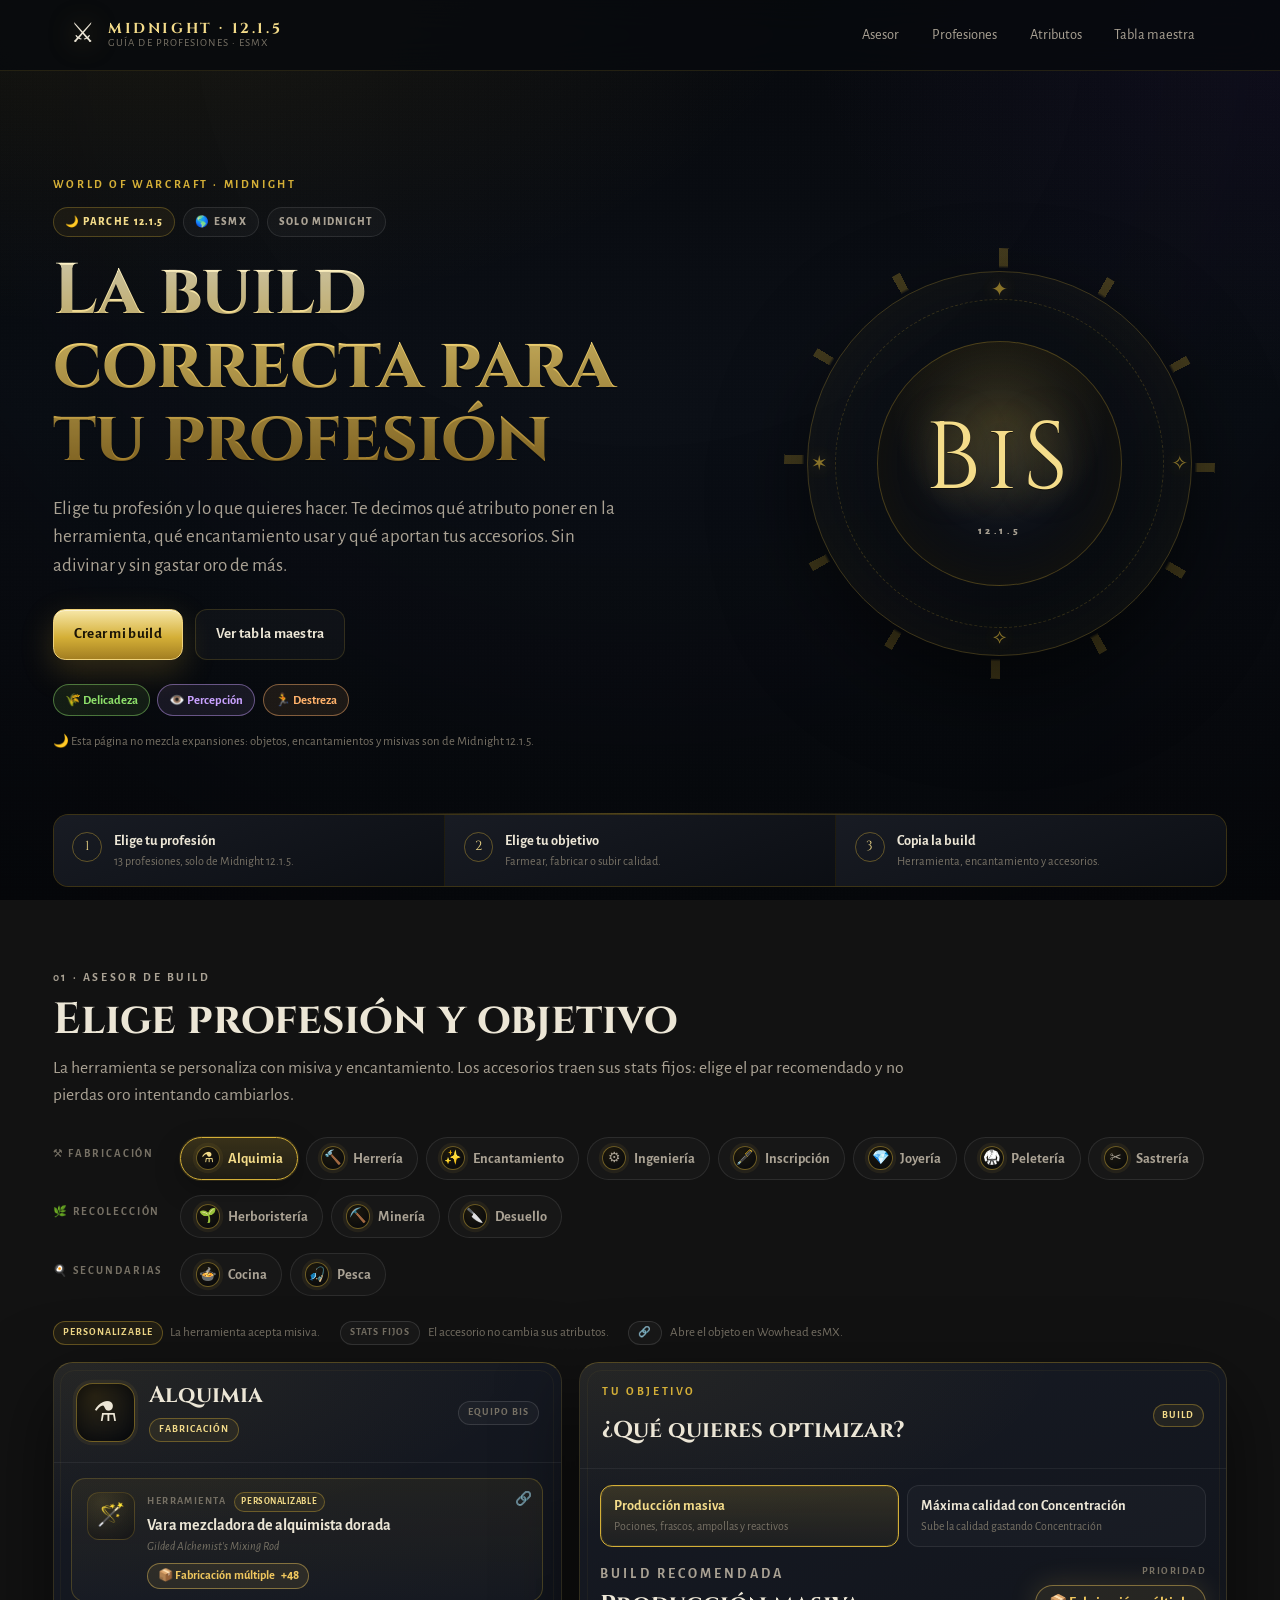
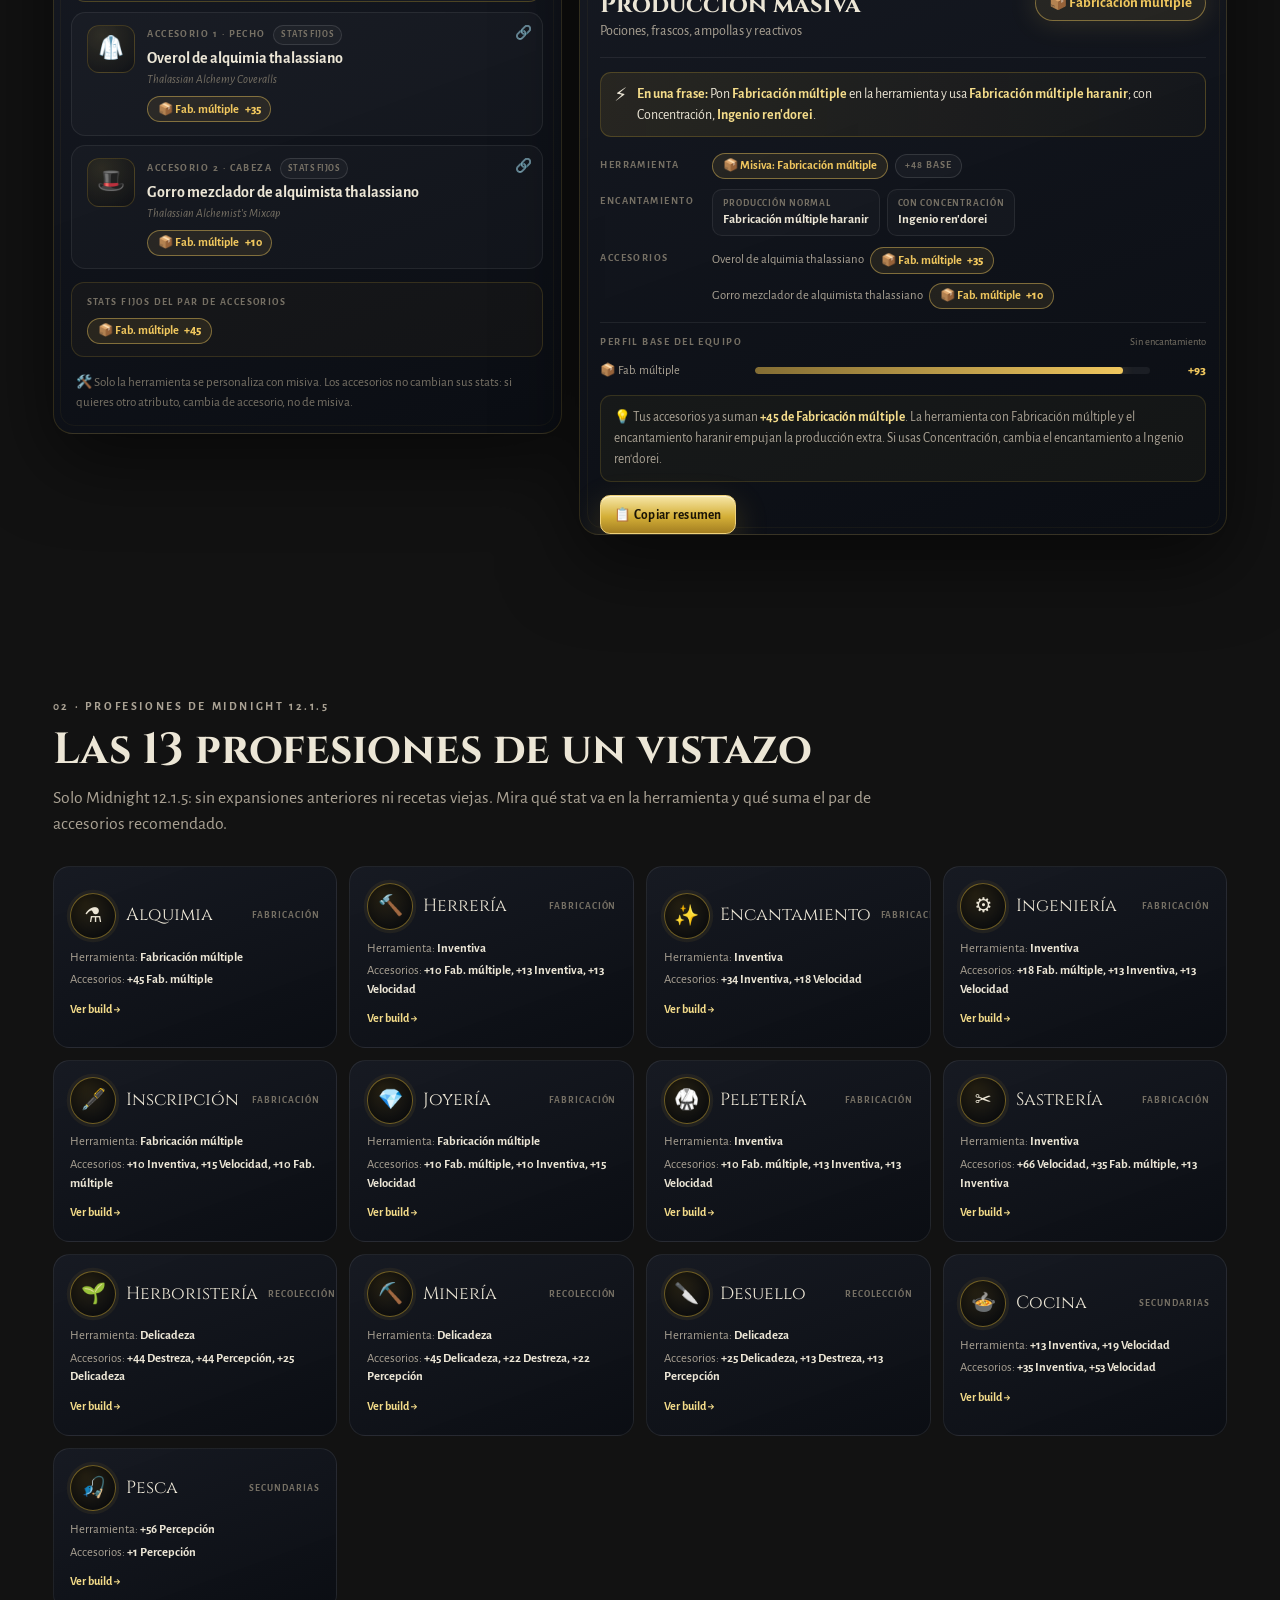
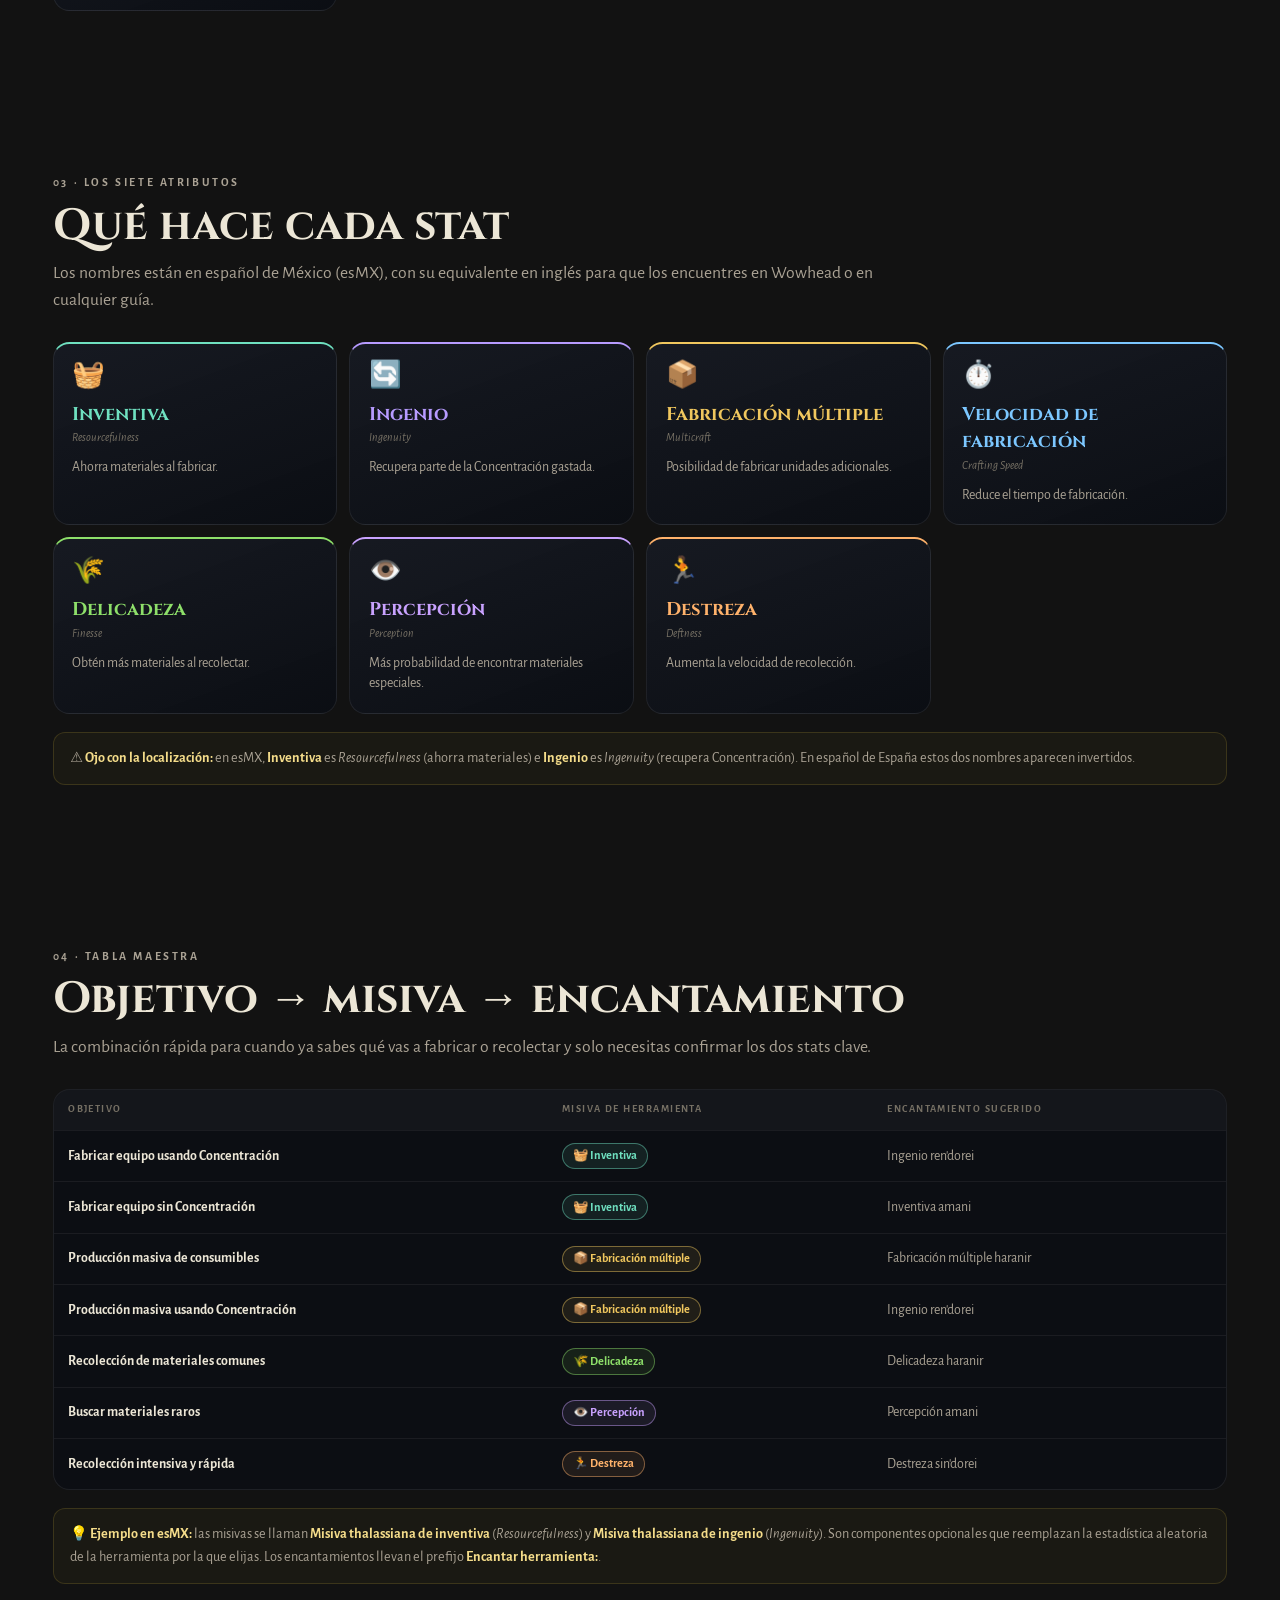
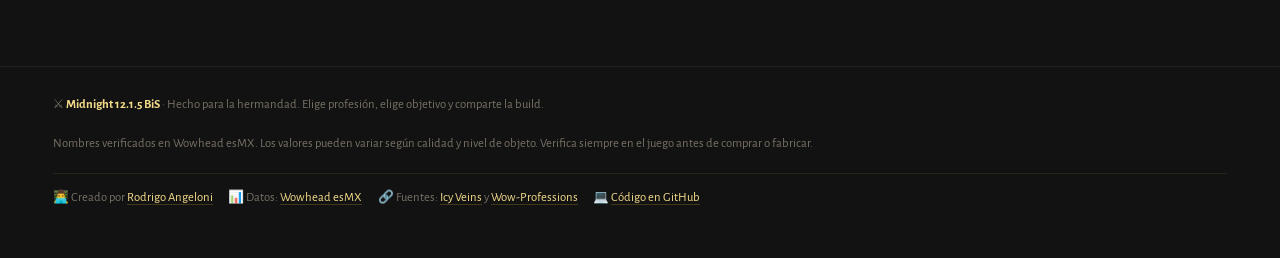
==== index.html @ de1d284c "Make stat chips scroll to their explanations - Turn stat chips and hero stat labels into anchors to " ====
<!DOCTYPE html>
<html lang="es-MX">
<head>
  <meta charset="UTF-8">
  <meta name="viewport" content="width=device-width, initial-scale=1.0">
  <meta name="color-scheme" content="dark">
  <meta name="theme-color" content="#07090d">
  <link rel="icon" type="image/svg+xml" href="assets/img/favicon.svg">
  <title>Midnight 12.1.5 BiS · Asesor de profesiones</title>
  <meta name="description" content="Guía visual de WoW: Midnight 12.1.5. Elige tu profesión y tu objetivo para saber qué atributo poner en la herramienta, qué encantamiento usar y qué aportan tus accesorios.">
  <meta name="author" content="Rodrigo Angeloni">
  <meta property="og:type" content="website">
  <meta property="og:site_name" content="Midnight 12.1.5 BiS">
  <meta property="og:title" content="Midnight 12.1.5 · BiS de profesiones">
  <meta property="og:description" content="Elige tu profesión y tu objetivo: qué atributo poner en la herramienta, qué encantamiento usar y qué aportan tus accesorios.">
  <meta property="og:url" content="https://rodrigoangeloni.github.io/wow-midnight-bis/">
  <meta property="og:image" content="https://rodrigoangeloni.github.io/wow-midnight-bis/assets/img/og-image.jpg">
  <meta property="og:image:type" content="image/jpeg">
  <meta property="og:image:width" content="1200">
  <meta property="og:image:height" content="630">
  <meta property="og:image:alt" content="BiS de profesiones de WoW: Midnight 12.1.5">
  <meta name="twitter:card" content="summary_large_image">
  <meta name="twitter:title" content="Midnight 12.1.5 · BiS de profesiones">
  <meta name="twitter:description" content="Elige tu profesión y tu objetivo: qué atributo poner en la herramienta, qué encantamiento usar y qué aportan tus accesorios.">
  <meta name="twitter:image" content="https://rodrigoangeloni.github.io/wow-midnight-bis/assets/img/og-image.jpg">
  <meta name="twitter:image:alt" content="BiS de profesiones de WoW: Midnight 12.1.5">
  <link rel="preconnect" href="https://fonts.googleapis.com">
  <link rel="preconnect" href="https://fonts.gstatic.com" crossorigin>
  <link href="https://fonts.googleapis.com/css2?family=Alegreya+Sans:wght@400;500;700;800&family=Cinzel:wght@500;600;700&display=swap" rel="stylesheet">
  <link rel="stylesheet" href="assets/css/styles.css">
</head>
<body>
  <!-- Barra superior -->
  <header class="topbar">
    <a class="brand" href="#top" aria-label="Ir al inicio">
      <span class="brand-mark" aria-hidden="true">⚔️</span>
      <span class="brand-text">
        <strong>MIDNIGHT · 12.1.5</strong>
        <small>Guía de profesiones · esMX</small>
      </span>
    </a>
    <nav class="topnav" aria-label="Navegación principal">
      <a href="#advisor">Asesor</a>
      <a href="#vista-rapida">Profesiones</a>
      <a href="#atributos">Atributos</a>
      <a href="#maestra">Tabla maestra</a>
    </nav>
  </header>

  <!-- Contenido principal -->
  <main id="top">
    <!-- Hero -->
    <section class="hero">
      <div class="hero-copy">
        <p class="eyebrow">World of Warcraft · Midnight</p>
        <div class="hero-badges" aria-label="Versión de la guía">
          <span class="patch-badge">🌙 Parche 12.1.5</span>
          <span class="patch-badge muted">🌎 esMX</span>
          <span class="patch-badge muted">Solo Midnight</span>
        </div>
        <h1>La build correcta para tu profesión</h1>
        <p class="hero-sub">Elige tu profesión y lo que quieres hacer. Te decimos qué atributo poner en la herramienta, qué encantamiento usar y qué aportan tus accesorios. Sin adivinar y sin gastar oro de más.</p>
        <div class="hero-actions">
          <a class="btn btn-gold" href="#advisor">Crear mi build</a>
          <a class="btn btn-ghost" href="#maestra">Ver tabla maestra</a>
        </div>
        <div class="hero-stats" aria-label="Atributos de recolección">
          <a class="hero-chip" href="#stat-delicadeza" style="--stat:#8ee06a" title="Ver qué hace Delicadeza">🌾 Delicadeza</a>
          <a class="hero-chip" href="#stat-percepcion" style="--stat:#c9a2ff" title="Ver qué hace Percepción">👁️ Percepción</a>
          <a class="hero-chip" href="#stat-destreza" style="--stat:#ffb26b" title="Ver qué hace Destreza">🏃 Destreza</a>
        </div>
        <p class="hero-note">🌙 Esta página no mezcla expansiones: objetos, encantamientos y misivas son de Midnight 12.1.5.</p>
      </div>
      <div class="hero-art" aria-hidden="true">
        <div class="crest">
          <div class="crest-orbit"></div>
          <div class="crest-ring"></div>
          <div class="crest-core">BiS<span>12.1.5</span></div>
          <span class="crest-rune rune-1">✦</span>
          <span class="crest-rune rune-2">✧</span>
          <span class="crest-rune rune-3">⟡</span>
          <span class="crest-rune rune-4">✶</span>
        </div>
      </div>
    </section>

    <!-- Pasos de uso -->
    <section class="steps-wrap" aria-label="Cómo usar la guía">
      <div class="steps">
        <div class="step"><span>1</span><div><strong>Elige tu profesión</strong><small>13 profesiones, solo de Midnight 12.1.5.</small></div></div>
        <div class="step"><span>2</span><div><strong>Elige tu objetivo</strong><small>Farmear, fabricar o subir calidad.</small></div></div>
        <div class="step"><span>3</span><div><strong>Copia la build</strong><small>Herramienta, encantamiento y accesorios.</small></div></div>
      </div>
    </section>

    <!-- Asesor de build -->
    <section class="section" id="advisor">
      <div class="section-head">
        <p class="section-kicker">01 · Asesor de build</p>
        <h2>Elige profesión y objetivo</h2>
        <p>La herramienta se personaliza con misiva y encantamiento. Los accesorios traen sus stats fijos: elige el par recomendado y no pierdas oro intentando cambiarlos.</p>
      </div>

      <div id="professionPicker" class="profession-picker" role="group" aria-label="Elegir profesión"></div>

      <div class="legend">
        <span><span class="badge badge-gold">Personalizable</span> La herramienta acepta misiva.</span>
        <span><span class="badge">Stats fijos</span> El accesorio no cambia sus atributos.</span>
        <span><span class="badge">🔗</span> Abre el objeto en Wowhead esMX.</span>
      </div>

      <div class="advisor-grid">
        <aside class="panel gear-panel" aria-live="polite">
          <div class="panel-head">
            <div class="prof-title">
              <span class="prof-icon lg" id="profEmoji" aria-hidden="true">⚗️</span>
              <div>
                <h3 id="profName">Alquimia</h3>
                <span class="badge badge-gold" id="profCategory">Fabricación</span>
              </div>
            </div>
            <span class="badge">Equipo BiS</span>
          </div>
          <div id="gearList" class="gear-list"></div>
          <div class="gear-summary">
            <span>Stats fijos del par de accesorios</span>
            <div id="gearSummaryStats" class="gear-stats"></div>
          </div>
          <p class="micro-note">🛠️ Solo la herramienta se personaliza con misiva. Los accesorios no cambian sus stats: si quieres otro atributo, cambia de accesorio, no de misiva.</p>
        </aside>

        <div class="panel build-panel" aria-live="polite">
          <div class="panel-head">
            <div>
              <p class="section-kicker">Tu objetivo</p>
              <h3 style="margin:0;font-family:var(--font-display);font-size:1.3rem;">¿Qué quieres optimizar?</h3>
            </div>
            <span class="badge badge-gold">Build</span>
          </div>
          <div id="objectiveGrid" class="objective-grid" role="group" aria-label="Elegir objetivo"></div>
          <div id="buildContent" class="build-content"></div>
        </div>
      </div>
    </section>

    <!-- Vista rápida de profesiones -->
    <section class="section" id="vista-rapida">
      <div class="section-head">
        <p class="section-kicker">02 · Profesiones de Midnight 12.1.5</p>
        <h2>Las 13 profesiones de un vistazo</h2>
        <p>Solo Midnight 12.1.5: sin expansiones anteriores ni recetas viejas. Mira qué stat va en la herramienta y qué suma el par de accesorios recomendado.</p>
      </div>
      <div id="quickGrid" class="quick-grid"></div>
    </section>

    <!-- Atributos -->
    <section class="section" id="atributos">
      <div class="section-head">
        <p class="section-kicker">03 · Los siete atributos</p>
        <h2>Qué hace cada stat</h2>
        <p>Los nombres están en español de México (esMX), con su equivalente en inglés para que los encuentres en Wowhead o en cualquier guía.</p>
      </div>
      <div id="statGrid" class="stat-grid"></div>
      <div class="callout">
        ⚠️ <strong>Ojo con la localización:</strong> en esMX, <strong>Inventiva</strong> es <em>Resourcefulness</em> (ahorra materiales) e <strong>Ingenio</strong> es <em>Ingenuity</em> (recupera Concentración). En español de España estos dos nombres aparecen invertidos.
      </div>
    </section>

    <!-- Tabla maestra -->
    <section class="section" id="maestra">
      <div class="section-head">
        <p class="section-kicker">04 · Tabla maestra</p>
        <h2>Objetivo → misiva → encantamiento</h2>
        <p>La combinación rápida para cuando ya sabes qué vas a fabricar o recolectar y solo necesitas confirmar los dos stats clave.</p>
      </div>
      <div class="table-wrap">
        <table>
          <thead>
            <tr>
              <th>Objetivo</th>
              <th>Misiva de herramienta</th>
              <th>Encantamiento sugerido</th>
            </tr>
          </thead>
          <tbody id="masterBody"></tbody>
        </table>
      </div>
      <div class="callout">
        💡 <strong>Ejemplo en esMX:</strong> las misivas se llaman <strong>Misiva thalassiana de inventiva</strong> (<em>Resourcefulness</em>) y <strong>Misiva thalassiana de ingenio</strong> (<em>Ingenuity</em>). Son componentes opcionales que reemplazan la estadística aleatoria de la herramienta por la que elijas. Los encantamientos llevan el prefijo <strong>Encantar herramienta:</strong>.
      </div>
    </section>
  </main>

  <!-- Pie de página y créditos -->
  <footer class="footer" id="creditos">
    <p>⚔️ <strong>Midnight 12.1.5 BiS</strong> · Hecho para la hermandad. Elige profesión, elige objetivo y comparte la build.</p>
    <p class="fine">Nombres verificados en Wowhead esMX. Los valores pueden variar según calidad y nivel de objeto. Verifica siempre en el juego antes de comprar o fabricar.</p>
    <p class="credits">
      <span>👨‍💻 Creado por <a href="https://github.com/rodrigoangeloni" target="_blank" rel="noopener">Rodrigo Angeloni</a></span>
      <span>📊 Datos: <a href="https://www.wowhead.com/mx" target="_blank" rel="noopener">Wowhead esMX</a></span>
      <span>🔗 Fuentes: <a href="https://www.icy-veins.com/wow/professions" target="_blank" rel="noopener">Icy Veins</a> y <a href="https://www.wow-professions.com/midnight/" target="_blank" rel="noopener">Wow-Professions</a></span>
      <span>💻 <a href="https://github.com/rodrigoangeloni/wow-midnight-bis" target="_blank" rel="noopener">Código en GitHub</a></span>
    </p>
  </footer>

  <noscript>Activa JavaScript para usar el asesor interactivo de profesiones.</noscript>

  <script src="assets/js/data.js" defer></script>
  <script src="assets/js/app.js" defer></script>
</body>
</html>
---- assets/css/styles.css ----
/* ==========================================================================
   Midnight 12.1.5 · BiS de profesiones
   Estilos de la página. Cargado por index.html.
   ========================================================================== */

:root {
  --bg: #07090d;
  --bg-2: #0b0f16;
  --panel: rgba(19, 23, 32, .86);
  --panel-2: rgba(11, 14, 20, .94);
  --line: rgba(212, 175, 55, .18);
  --line-strong: rgba(212, 175, 55, .46);
  --gold: #d4af37;
  --gold-2: #f4dc8a;
  --gold-3: #8a6a1f;
  --text: #ece6d6;
  --muted: #aaa294;
  --muted-2: #777165;
  --green: #8ee06a;
  --purple: #c9a2ff;
  --orange: #ffb26b;
  --teal: #6fe0c0;
  --violet: #b79bff;
  --blue: #7cc7ff;
  --goldstat: #f0c75e;
  --radius: 18px;
  --shadow: 0 24px 70px rgba(0, 0, 0, .55);
  --font-display: "Cinzel", "Palatino Linotype", "Book Antiqua", Georgia, serif;
  --font-body: "Alegreya Sans", "Segoe UI", system-ui, sans-serif;
}

* { box-sizing: border-box; }
html { scroll-behavior: smooth; scroll-padding-top: 88px; }
body {
  margin: 0;
  min-height: 100vh;
  zoom: 1.1; /* Vista ~10% más grande, equivalente a un zoom del 110%. */
  color: var(--text);
  font-family: var(--font-body);
  line-height: 1.5;
  background:
    radial-gradient(1200px 700px at 10% -10%, rgba(212, 175, 55, .10), transparent 60%),
    radial-gradient(1000px 600px at 110% 4%, rgba(110, 70, 200, .10), transparent 60%),
    linear-gradient(180deg, #07090d 0%, #0b0f16 46%, #07090d 100%);
  background-attachment: fixed;
}
body::before {
  content: "";
  position: fixed;
  inset: 0;
  z-index: 0;
  pointer-events: none;
  opacity: .35;
  background-image: radial-gradient(rgba(255, 255, 255, .035) 1px, transparent 1px);
  background-size: 3px 3px;
  mix-blend-mode: overlay;
}
body::after {
  content: "";
  position: fixed;
  inset: 0;
  z-index: 0;
  pointer-events: none;
  background:
    radial-gradient(circle at 50% 0%, transparent 0 40%, rgba(0, 0, 0, .28) 100%);
}
::selection { background: rgba(212, 175, 55, .35); color: #fff; }
a { color: var(--gold-2); }
button, input, textarea, select { font: inherit; }
button { cursor: pointer; }
:focus-visible { outline: 2px solid var(--gold-2); outline-offset: 3px; }

/* Topbar */
.topbar {
  position: sticky;
  top: 0;
  z-index: 50;
  display: flex;
  align-items: center;
  justify-content: space-between;
  gap: 16px;
  padding: 13px clamp(18px, 5vw, 64px);
  background: rgba(7, 9, 13, .78);
  backdrop-filter: blur(16px);
  -webkit-backdrop-filter: blur(16px);
  border-bottom: 1px solid rgba(212, 175, 55, .14);
}
.brand {
  display: flex;
  align-items: center;
  gap: 12px;
  color: var(--text);
  text-decoration: none;
  min-width: 0;
}
.brand-mark {
  font-size: 1.55rem;
  filter: drop-shadow(0 0 12px rgba(212, 175, 55, .5));
}
.brand-text { display: flex; flex-direction: column; line-height: 1.1; min-width: 0; }
.brand-text strong {
  font-family: var(--font-display);
  font-size: .82rem;
  letter-spacing: .18em;
  color: var(--gold-2);
  white-space: nowrap;
}
.brand-text small {
  font-size: .62rem;
  letter-spacing: .1em;
  text-transform: uppercase;
  color: var(--muted-2);
  white-space: nowrap;
}
.topnav { display: flex; gap: 4px; }
.topnav a {
  color: var(--muted);
  text-decoration: none;
  font-size: .82rem;
  padding: 8px 12px;
  border-radius: 999px;
  border: 1px solid transparent;
  transition: color .2s, border-color .2s, background .2s;
}
.topnav a:hover { color: var(--gold-2); border-color: var(--line); background: rgba(212, 175, 55, .06); }

main { position: relative; z-index: 1; }

/* Hero */
.hero {
  position: relative;
  max-width: 1240px;
  margin: 0 auto;
  padding: clamp(46px, 8vw, 96px) clamp(18px, 5vw, 48px) clamp(34px, 5vw, 58px);
  display: grid;
  grid-template-columns: minmax(0, 1.18fr) minmax(0, .82fr);
  gap: clamp(28px, 5vw, 58px);
  align-items: center;
}
.hero::after {
  content: "";
  position: absolute;
  bottom: 0;
  left: 50%;
  width: min(560px, 84%);
  height: 1px;
  transform: translateX(-50%);
  background: linear-gradient(90deg, transparent, rgba(212, 175, 55, .38), transparent);
}
.eyebrow, .section-kicker {
  margin: 0 0 12px;
  font-size: .67rem;
  font-weight: 700;
  letter-spacing: .22em;
  text-transform: uppercase;
  color: var(--gold);
}
h1 {
  margin: 0 0 18px;
  font-family: var(--font-display);
  font-size: clamp(2.4rem, 5.1vw, 4.5rem);
  line-height: 1.02;
  letter-spacing: -.01em;
  background: linear-gradient(180deg, #fff6cf 0%, #e7c766 44%, #9a7626 100%);
  -webkit-background-clip: text;
  background-clip: text;
  color: transparent;
  text-shadow: 0 2px 0 rgba(0, 0, 0, .2);
}
.hero-sub {
  max-width: 58ch;
  margin: 0;
  color: var(--muted);
  font-size: clamp(.98rem, 1.5vw, 1.08rem);
}
.hero-actions { display: flex; flex-wrap: wrap; gap: 11px; margin: 26px 0 22px; }
.btn {
  display: inline-flex;
  align-items: center;
  justify-content: center;
  gap: 8px;
  padding: 12px 18px;
  border-radius: 11px;
  border: 1px solid transparent;
  font-weight: 700;
  font-size: .86rem;
  letter-spacing: .02em;
  text-decoration: none;
  transition: transform .2s, box-shadow .2s, background .2s, border-color .2s;
}
.btn-gold {
  color: #1a1406;
  background: linear-gradient(180deg, #f7e7a8, #d4af37 56%, #a37e21);
  border-color: #f0d27a;
  box-shadow: 0 10px 30px rgba(212, 175, 55, .22), inset 0 1px 0 rgba(255, 255, 255, .5);
}
.btn-gold:hover { transform: translateY(-1px); box-shadow: 0 14px 38px rgba(212, 175, 55, .32), inset 0 1px 0 rgba(255, 255, 255, .5); }
.btn-ghost {
  color: var(--text);
  background: rgba(255, 255, 255, .03);
  border-color: var(--line);
}
.btn-ghost:hover { border-color: var(--line-strong); background: rgba(212, 175, 55, .06); transform: translateY(-1px); }
.btn-small { padding: 8px 12px; font-size: .76rem; border-radius: 9px; }
.hero-badges { display: flex; flex-wrap: wrap; gap: 7px; margin: 0 0 17px; }
.patch-badge {
  display: inline-flex;
  align-items: center;
  gap: 6px;
  padding: 5px 10px;
  border-radius: 999px;
  border: 1px solid rgba(212, 175, 55, .3);
  background: rgba(212, 175, 55, .07);
  color: var(--gold-2);
  font-size: .62rem;
  font-weight: 800;
  letter-spacing: .12em;
  text-transform: uppercase;
}
.patch-badge.muted { border-color: rgba(255, 255, 255, .1); background: rgba(255, 255, 255, .03); color: var(--muted); }
.hero-stats { display: flex; flex-wrap: wrap; gap: 7px; }
.hero-chip {
  display: inline-flex;
  align-items: center;
  gap: 6px;
  padding: 5px 10px;
  border-radius: 999px;
  border: 1px solid rgba(255, 255, 255, .12);
  border-color: color-mix(in srgb, var(--stat) 45%, transparent);
  background: rgba(255, 255, 255, .03);
  background: color-mix(in srgb, var(--stat) 9%, transparent);
  color: var(--stat);
  font-size: .72rem;
  font-weight: 700;
  text-decoration: none;
  transition: filter .2s, border-color .2s;
}
.hero-chip:hover { filter: brightness(1.15); border-color: var(--stat); }
.hero-note { margin: 14px 0 0; color: var(--muted-2); font-size: .72rem; }

/* Pasos de uso */
.steps-wrap { max-width: 1240px; margin: 0 auto; padding: 0 clamp(18px, 5vw, 48px); }
.steps {
  display: grid;
  grid-template-columns: repeat(3, minmax(0, 1fr));
  gap: 1px;
  overflow: hidden;
  border: 1px solid rgba(212, 175, 55, .16);
  border-radius: 14px;
  background: rgba(212, 175, 55, .12);
}
.step {
  display: flex;
  align-items: flex-start;
  gap: 11px;
  padding: 15px 17px;
  background: linear-gradient(160deg, rgba(24, 28, 38, .92), rgba(11, 14, 20, .96));
}
.step > span {
  flex: 0 0 auto;
  width: 27px;
  height: 27px;
  display: grid;
  place-items: center;
  border: 1px solid rgba(212, 175, 55, .4);
  border-radius: 50%;
  color: var(--gold-2);
  font-family: var(--font-display);
  font-size: .75rem;
}
.step strong { display: block; color: var(--text); font-size: .82rem; line-height: 1.3; }
.step small { display: block; margin-top: 2px; color: var(--muted-2); font-size: .69rem; line-height: 1.4; }

.hero-art { display: flex; justify-content: center; }
.crest {
  position: relative;
  width: min(350px, 68vw);
  aspect-ratio: 1;
  display: grid;
  place-items: center;
  isolation: isolate;
}
.crest-orbit {
  position: absolute;
  inset: -6%;
  border-radius: 50%;
  opacity: .85;
  background: repeating-conic-gradient(from 0deg,
    rgba(212, 175, 55, .34) 0deg 2.4deg,
    transparent 2.4deg 30deg);
  -webkit-mask: radial-gradient(circle, transparent 64%, #000 65%);
  mask: radial-gradient(circle, transparent 64%, #000 65%);
  animation: spin 60s linear infinite;
}
.crest-ring {
  position: absolute;
  inset: 0;
  border-radius: 50%;
  border: 1px solid rgba(212, 175, 55, .26);
  box-shadow: inset 0 0 90px rgba(212, 175, 55, .06), 0 30px 80px rgba(0, 0, 0, .55);
}
.crest-ring::before {
  content: "";
  position: absolute;
  inset: 7%;
  border-radius: 50%;
  border: 1px dashed rgba(212, 175, 55, .2);
}
.crest-ring::after {
  content: "";
  position: absolute;
  inset: 18%;
  border-radius: 50%;
  border: 1px solid rgba(212, 175, 55, .3);
  background:
    radial-gradient(circle at 50% 32%, rgba(212, 175, 55, .2), transparent 52%),
    radial-gradient(circle, #141923, #080a0e 72%);
  box-shadow: inset 0 0 50px rgba(212, 175, 55, .08);
}
.crest-core {
  position: relative;
  z-index: 2;
  font-family: var(--font-display);
  font-size: clamp(3.2rem, 8vw, 5.4rem);
  letter-spacing: .06em;
  color: var(--gold-2);
  text-align: center;
  text-shadow: 0 0 34px rgba(212, 175, 55, .35), 0 1px 0 rgba(0, 0, 0, .6);
}
.crest-core span {
  display: block;
  margin-top: -7px;
  font-family: var(--font-body);
  font-size: .61rem;
  font-weight: 800;
  letter-spacing: .34em;
  color: var(--muted);
  text-shadow: none;
}
.crest-rune {
  position: absolute;
  z-index: 3;
  color: var(--gold);
  opacity: .62;
  font-size: 1.15rem;
  text-shadow: 0 0 14px rgba(212, 175, 55, .45);
}
.rune-1 { top: 1%; left: 50%; transform: translateX(-50%); }
.rune-2 { right: 1%; top: 50%; transform: translateY(-50%); }
.rune-3 { bottom: 1%; left: 50%; transform: translateX(-50%); }
.rune-4 { left: 1%; top: 50%; transform: translateY(-50%); }
@keyframes spin { to { transform: rotate(360deg); } }

/* Secciones */
.section {
  max-width: 1240px;
  margin: 0 auto;
  padding: clamp(38px, 6vw, 74px) clamp(18px, 5vw, 48px);
}
.section-head { max-width: 780px; margin-bottom: 26px; }
.section-head h2 {
  margin: 0 0 9px;
  font-family: var(--font-display);
  font-size: clamp(1.7rem, 3.1vw, 2.65rem);
  line-height: 1.12;
  color: var(--text);
}
.section-head p { margin: 0; color: var(--muted); }
.section-head .section-kicker { margin-bottom: 9px; }

.profession-picker { display: flex; flex-direction: column; gap: 13px; margin-bottom: 22px; }
.tab-group { display: flex; align-items: flex-start; gap: 12px; flex-wrap: wrap; }
.tab-label {
  min-width: 104px;
  padding-top: 9px;
  font-size: .63rem;
  font-weight: 700;
  letter-spacing: .17em;
  text-transform: uppercase;
  color: var(--muted-2);
}
.tabs { display: flex; flex-wrap: wrap; gap: 7px; }
.prof-tab {
  display: inline-flex;
  align-items: center;
  gap: 7px;
  padding: 8px 13px;
  border-radius: 999px;
  border: 1px solid rgba(255, 255, 255, .09);
  background: rgba(255, 255, 255, .025);
  color: var(--muted);
  font-size: .82rem;
  font-weight: 600;
  transition: transform .18s, border-color .18s, background .18s, color .18s, box-shadow .18s;
}
.prof-tab .emoji { font-size: 1.02rem; line-height: 1; }
.prof-tab:hover { transform: translateY(-1px); border-color: var(--line-strong); color: var(--text); }
.prof-tab[aria-pressed="true"] {
  border-color: var(--gold);
  background: linear-gradient(180deg, rgba(212, 175, 55, .2), rgba(212, 175, 55, .07));
  color: var(--gold-2);
  box-shadow: 0 0 0 1px rgba(212, 175, 55, .16), 0 8px 24px rgba(0, 0, 0, .25);
}

.legend {
  display: flex;
  flex-wrap: wrap;
  gap: 10px 18px;
  margin: 0 0 16px;
  color: var(--muted-2);
  font-size: .74rem;
}
.legend > span { display: inline-flex; align-items: center; gap: 7px; }

/* Asesor de build */
.advisor-grid {
  display: grid;
  grid-template-columns: minmax(0, .88fr) minmax(0, 1.12fr);
  gap: 16px;
  align-items: start;
}
.panel {
  position: relative;
  overflow: hidden;
  border: 1px solid var(--line);
  border-top-color: rgba(212, 175, 55, .35);
  border-radius: var(--radius);
  background: linear-gradient(160deg, rgba(24, 28, 38, .92), rgba(11, 14, 20, .97));
  box-shadow: var(--shadow);
}
.panel::before {
  content: "";
  position: absolute;
  inset: 0;
  pointer-events: none;
  background: radial-gradient(620px 220px at 0% 0%, rgba(212, 175, 55, .08), transparent 70%);
}
.panel::after {
  content: "";
  position: absolute;
  inset: 6px;
  pointer-events: none;
  border: 1px solid rgba(212, 175, 55, .055);
  border-radius: 13px;
}
.panel-head {
  position: relative;
  z-index: 1;
  display: flex;
  align-items: center;
  justify-content: space-between;
  gap: 14px;
  padding: 18px 20px;
  border-bottom: 1px solid rgba(255, 255, 255, .06);
}
.prof-title { display: flex; align-items: center; gap: 13px; min-width: 0; }
.prof-icon {
  position: relative;
  display: grid;
  place-items: center;
  flex: 0 0 auto;
  overflow: hidden;
  border: 1px solid rgba(212, 175, 55, .45);
  border-radius: 50%;
  background: radial-gradient(circle at 30% 20%, #2a2414, #0b0e14);
  box-shadow: 0 0 0 3px rgba(212, 175, 55, .07), inset 0 0 18px rgba(0, 0, 0, .55);
}
.prof-icon img {
  position: absolute;
  inset: 0;
  width: 100%;
  height: 100%;
  object-fit: cover;
}
.prof-icon .fallback { font-size: 1.15rem; line-height: 1; }
.prof-icon.sm { width: 22px; height: 22px; }
.prof-icon.sm .fallback { font-size: .8rem; }
.prof-icon.md { width: 42px; height: 42px; }
.prof-icon.lg { width: 54px; height: 54px; border-radius: 15px; }
.prof-icon.lg .fallback { font-size: 1.55rem; }
.prof-icon.lg img { border-radius: 14px; }
.prof-title h3 { margin: 0 0 4px; font-family: var(--font-display); font-size: 1.3rem; line-height: 1.15; }
.badge {
  display: inline-flex;
  align-items: center;
  gap: 5px;
  padding: 3px 8px;
  border-radius: 999px;
  border: 1px solid rgba(255, 255, 255, .12);
  background: rgba(255, 255, 255, .03);
  color: var(--muted-2);
  font-size: .58rem;
  font-weight: 700;
  letter-spacing: .1em;
  text-transform: uppercase;
  white-space: nowrap;
}
.badge-gold { border-color: rgba(212, 175, 55, .38); background: rgba(212, 175, 55, .08); color: var(--gold-2); }

.gear-list { position: relative; z-index: 1; display: flex; flex-direction: column; gap: 9px; padding: 14px 16px 8px; }
.gear-card {
  position: relative;
  display: grid;
  grid-template-columns: 44px minmax(0, 1fr);
  gap: 11px;
  padding: 11px 13px;
  border: 1px solid rgba(255, 255, 255, .07);
  border-radius: 13px;
  background: rgba(255, 255, 255, .022);
  color: var(--text);
  transition: border-color .2s, background .2s, transform .2s;
}
.gear-card-link {
  position: absolute;
  inset: 0;
  z-index: 1;
  border-radius: inherit;
}
.gear-card .stat-chip { position: relative; z-index: 2; }
.gear-card:hover { transform: translateY(-1px); border-color: rgba(212, 175, 55, .28); background: rgba(212, 175, 55, .035); }
.gear-card.tool {
  border-color: rgba(212, 175, 55, .25);
  background: linear-gradient(180deg, rgba(212, 175, 55, .075), rgba(255, 255, 255, .018));
}
.gear-icon {
  position: relative;
  width: 44px;
  height: 44px;
  display: grid;
  place-items: center;
  overflow: hidden;
  border: 1px solid rgba(212, 175, 55, .22);
  border-radius: 11px;
  background: radial-gradient(circle at 30% 20%, rgba(212, 175, 55, .12), rgba(0, 0, 0, .3));
  font-size: 1.28rem;
}
.gear-icon img {
  position: absolute;
  inset: 0;
  width: 100%;
  height: 100%;
  object-fit: cover;
}
.gear-icon .fallback { line-height: 1; }
.gear-main { min-width: 0; padding-right: 16px; }
.gear-slot {
  display: flex;
  align-items: center;
  flex-wrap: wrap;
  gap: 7px;
  color: var(--muted-2);
  font-size: .59rem;
  font-weight: 700;
  letter-spacing: .14em;
  text-transform: uppercase;
}
.gear-slot .badge { padding: 2px 6px; font-size: .52rem; letter-spacing: .06em; }
.gear-name { margin: 3px 0 1px; color: var(--text); font-size: .91rem; font-weight: 700; line-height: 1.3; overflow-wrap: anywhere; }
.gear-en { color: var(--muted-2); font-size: .69rem; font-style: italic; overflow-wrap: anywhere; }
.gear-stats { display: flex; flex-wrap: wrap; gap: 5px; margin-top: 7px; }
.gear-link {
  position: absolute;
  top: 9px;
  right: 9px;
  color: var(--muted-2);
  font-size: .78rem;
  text-decoration: none;
  opacity: .7;
  transition: color .2s, opacity .2s;
}
.gear-link:hover,
.gear-card:hover .gear-link { color: var(--gold-2); opacity: 1; }
.gear-summary {
  position: relative;
  z-index: 1;
  margin: 4px 16px 14px;
  padding: 11px 13px;
  border: 1px solid rgba(212, 175, 55, .17);
  border-radius: 12px;
  background: rgba(212, 175, 55, .035);
}
.gear-summary > span {
  display: block;
  margin-bottom: 7px;
  color: var(--muted-2);
  font-size: .57rem;
  font-weight: 700;
  letter-spacing: .14em;
  text-transform: uppercase;
}
.gear-summary .gear-stats { margin-top: 0; }
.micro-note {
  position: relative;
  z-index: 1;
  margin: 2px 0 0;
  padding: 0 20px 18px;
  color: var(--muted-2);
  font-size: .74rem;
  line-height: 1.55;
}

.stat-chip {
  display: inline-flex;
  align-items: center;
  gap: 5px;
  padding: 4px 9px;
  border-radius: 999px;
  border: 1px solid rgba(255, 255, 255, .14);
  border-color: color-mix(in srgb, var(--stat) 45%, transparent);
  background: rgba(255, 255, 255, .03);
  background: color-mix(in srgb, var(--stat) 9%, transparent);
  color: var(--stat);
  font-size: .7rem;
  font-weight: 700;
  text-decoration: none;
  cursor: pointer;
  transition: filter .2s, border-color .2s;
  line-height: 1.25;
  white-space: nowrap;
}
.stat-chip b { font-weight: 800; }
.stat-chip.big {
  padding: 7px 12px;
  font-size: .84rem;
  white-space: normal;
  text-align: left;
  box-shadow: 0 0 26px color-mix(in srgb, var(--stat) 16%, transparent);
}
a.stat-chip:hover { filter: brightness(1.15); border-color: var(--stat); }
.muted-chip { color: var(--muted-2); font-size: .68rem; font-style: italic; }

.objective-grid {
  position: relative;
  z-index: 1;
  display: grid;
  grid-template-columns: repeat(auto-fit, minmax(150px, 1fr));
  gap: 7px;
  padding: 15px 18px 0;
}
.objective-btn {
  padding: 10px 12px;
  text-align: left;
  border: 1px solid rgba(255, 255, 255, .08);
  border-radius: 11px;
  background: rgba(255, 255, 255, .025);
  color: var(--text);
  transition: border-color .18s, background .18s, transform .18s;
}
.objective-btn:hover { transform: translateY(-1px); border-color: var(--line-strong); background: rgba(212, 175, 55, .045); }
.objective-btn strong { display: block; font-size: .82rem; line-height: 1.25; }
.objective-btn small { display: block; margin-top: 3px; color: var(--muted-2); font-size: .67rem; line-height: 1.35; }
.objective-btn[aria-pressed="true"] {
  border-color: var(--gold);
  background: linear-gradient(180deg, rgba(212, 175, 55, .16), rgba(212, 175, 55, .045));
  box-shadow: inset 0 0 0 1px rgba(212, 175, 55, .13);
}
.objective-btn[aria-pressed="true"] strong { color: var(--gold-2); }

.build-content { position: relative; z-index: 1; padding: 16px 18px 0; }
.build-hero {
  display: flex;
  align-items: flex-start;
  justify-content: space-between;
  gap: 16px;
  padding-bottom: 14px;
  border-bottom: 1px solid rgba(255, 255, 255, .07);
}
.build-hero .section-kicker { margin-bottom: 5px; }
.build-hero h3 { margin: 0 0 2px; font-family: var(--font-display); font-size: 1.38rem; line-height: 1.15; }
.build-hero p { margin: 0; color: var(--muted); font-size: .8rem; }
.priority { flex: 0 0 auto; text-align: right; max-width: 48%; }
.priority > small {
  display: block;
  margin-bottom: 5px;
  color: var(--muted-2);
  font-size: .58rem;
  font-weight: 700;
  letter-spacing: .15em;
  text-transform: uppercase;
}
.priority-note { margin-top: 5px; color: var(--muted-2); font-size: .62rem; font-style: italic; letter-spacing: 0; text-transform: none; }

.build-rows { display: flex; flex-direction: column; gap: 9px; padding: 14px 0 12px; }
.build-row { display: grid; grid-template-columns: 92px minmax(0, 1fr); gap: 10px; align-items: start; }
.row-label {
  padding-top: 5px;
  color: var(--muted-2);
  font-size: .59rem;
  font-weight: 700;
  letter-spacing: .14em;
  text-transform: uppercase;
}
.row-content { display: flex; flex-wrap: wrap; align-items: center; gap: 6px; min-width: 0; }
.enchant-option {
  display: inline-flex;
  flex-direction: column;
  gap: 1px;
  padding: 6px 9px;
  border: 1px solid rgba(255, 255, 255, .08);
  border-radius: 9px;
  background: rgba(255, 255, 255, .025);
}
.enchant-option small { color: var(--muted-2); font-size: .55rem; font-weight: 700; letter-spacing: .09em; text-transform: uppercase; }
.enchant-option strong { color: var(--text); font-size: .74rem; font-weight: 600; line-height: 1.25; }
.acc-list { flex-direction: column; align-items: stretch; gap: 7px; width: 100%; }
.acc-line { display: flex; flex-wrap: wrap; align-items: center; gap: 5px; }
.acc-name { color: var(--muted); font-size: .72rem; }

.profile { padding: 11px 0 2px; border-top: 1px solid rgba(255, 255, 255, .07); }
.profile-head { display: flex; align-items: baseline; justify-content: space-between; gap: 10px; margin-bottom: 9px; }
.profile-head span { color: var(--muted-2); font-size: .59rem; font-weight: 700; letter-spacing: .14em; text-transform: uppercase; }
.profile-head small { color: var(--muted-2); font-size: .6rem; }
.bars { display: flex; flex-direction: column; gap: 7px; }
.bar-row { display: grid; grid-template-columns: 132px minmax(0, 1fr) 42px; gap: 9px; align-items: center; }
.bar-name { display: flex; align-items: center; gap: 5px; color: var(--muted); font-size: .71rem; }
.bar-track { height: 7px; overflow: hidden; border-radius: 999px; background: rgba(255, 255, 255, .06); }
.bar-fill {
  height: 100%;
  border-radius: 999px;
  background: var(--stat);
  background: linear-gradient(90deg, color-mix(in srgb, var(--stat) 55%, #000), var(--stat));
  box-shadow: 0 0 12px color-mix(in srgb, var(--stat) 30%, transparent);
  transition: width .4s ease;
}
.bar-value { color: var(--stat); font-size: .72rem; font-weight: 800; text-align: right; font-variant-numeric: tabular-nums; }
.profile-empty { margin: 0; color: var(--muted-2); font-size: .75rem; }

.tip {
  margin: 12px 0 0;
  padding: 10px 12px;
  border: 1px solid rgba(212, 175, 55, .17);
  border-radius: 10px;
  background: rgba(212, 175, 55, .045);
  color: var(--muted);
  font-size: .76rem;
  line-height: 1.55;
}
.tip strong { color: var(--gold-2); }
.quick-answer {
  display: flex;
  align-items: flex-start;
  gap: 9px;
  margin: 12px 0 0;
  padding: 10px 12px;
  border: 1px solid rgba(212, 175, 55, .24);
  border-radius: 10px;
  background: linear-gradient(90deg, rgba(212, 175, 55, .1), rgba(212, 175, 55, .025));
}
.quick-answer > span { font-size: 1.05rem; line-height: 1.35; }
.quick-answer p { margin: 0; color: var(--text); font-size: .79rem; line-height: 1.5; }
.quick-answer strong { color: var(--gold-2); }
.build-actions { display: flex; align-items: center; flex-wrap: wrap; gap: 10px; margin-top: 12px; }
.copy-feedback { color: var(--muted-2); font-size: .7rem; }

/* Vista rápida */
.quick-grid {
  display: grid;
  grid-template-columns: repeat(auto-fill, minmax(255px, 1fr));
  gap: 11px;
}
.quick-card {
  position: relative;
  overflow: hidden;
  padding: 15px;
  text-align: left;
  border: 1px solid rgba(255, 255, 255, .08);
  border-radius: 15px;
  background: linear-gradient(160deg, rgba(24, 28, 38, .82), rgba(11, 14, 20, .92));
  color: var(--text);
  transition: transform .2s, border-color .2s, box-shadow .2s;
}
.quick-card::after {
  content: "";
  position: absolute;
  inset: 0;
  pointer-events: none;
  opacity: 0;
  background: radial-gradient(300px 130px at 100% 0%, rgba(212, 175, 55, .1), transparent 70%);
  transition: opacity .2s;
}
.quick-card:hover { transform: translateY(-2px); border-color: rgba(212, 175, 55, .35); box-shadow: 0 16px 42px rgba(0, 0, 0, .35); }
.quick-card:hover::after { opacity: 1; }
.quick-top { display: flex; align-items: center; gap: 9px; margin-bottom: 9px; }
.quick-name { font-family: var(--font-display); font-size: 1rem; line-height: 1.2; }
.quick-cat {
  margin-left: auto;
  color: var(--muted-2);
  font-size: .55rem;
  font-weight: 700;
  letter-spacing: .1em;
  text-transform: uppercase;
  white-space: nowrap;
}
.quick-line { display: block; margin-top: 4px; color: var(--muted); font-size: .72rem; line-height: 1.45; }
.quick-line strong { color: var(--text); font-weight: 600; }
.quick-go { display: inline-block; margin-top: 9px; color: var(--gold-2); font-size: .69rem; font-weight: 700; }

/* Atributos */
.stat-grid { display: grid; grid-template-columns: repeat(auto-fit, minmax(215px, 1fr)); gap: 11px; }
.stat-card {
  padding: 17px;
  border: 1px solid rgba(255, 255, 255, .08);
  border-top: 2px solid var(--stat);
  border-radius: 15px;
  background: linear-gradient(160deg, rgba(24, 28, 38, .8), rgba(11, 14, 20, .92));
  scroll-margin-top: 250px; /* Deja visible el encabezado "Qué hace cada stat". */
  transition: border-color .25s, box-shadow .25s;
}
.stat-card:target {
  border-color: rgba(212, 175, 55, .55);
  border-top-color: var(--stat);
  box-shadow: 0 0 0 1px rgba(212, 175, 55, .35), 0 18px 46px rgba(0, 0, 0, .35);
}
.stat-icon { font-size: 1.5rem; line-height: 1; }
.stat-card h3 { margin: 8px 0 0; font-family: var(--font-display); font-size: 1.05rem; color: var(--stat); }
.stat-en { margin: 1px 0 0; color: var(--muted-2); font-size: .67rem; font-style: italic; }
.stat-card p:last-child { margin: 9px 0 0; color: var(--muted); font-size: .79rem; }

.callout {
  margin-top: 16px;
  padding: 13px 15px;
  border: 1px solid rgba(212, 175, 55, .18);
  border-radius: 11px;
  background: rgba(212, 175, 55, .045);
  color: var(--muted);
  font-size: .81rem;
  line-height: 1.6;
}
.callout strong { color: var(--gold-2); }

/* Tabla maestra */
.table-wrap {
  overflow-x: auto;
  border: 1px solid rgba(255, 255, 255, .08);
  border-radius: 15px;
  background: rgba(11, 14, 20, .7);
}
table { width: 100%; min-width: 640px; border-collapse: collapse; }
th, td { padding: 11px 13px; text-align: left; border-bottom: 1px solid rgba(255, 255, 255, .06); }
th {
  background: rgba(255, 255, 255, .03);
  color: var(--muted-2);
  font-size: .59rem;
  font-weight: 700;
  letter-spacing: .14em;
  text-transform: uppercase;
}
td { color: var(--muted); font-size: .79rem; }
td:first-child { color: var(--text); font-weight: 600; }
tr:last-child td { border-bottom: none; }
tbody tr:hover td { background: rgba(212, 175, 55, .025); }

/* Pie de página */
.footer {
  max-width: 1240px;
  margin: 0 auto;
  padding: 26px clamp(18px, 5vw, 48px) 46px;
  display: flex;
  justify-content: space-between;
  gap: 18px;
  flex-wrap: wrap;
  border-top: 1px solid rgba(255, 255, 255, .06);
  color: var(--muted-2);
  font-size: .72rem;
  position: relative;
  z-index: 1;
}
.footer strong { color: var(--gold-2); }
.footer p { margin: 0; max-width: 720px; }
.footer .fine { color: var(--muted-2); }
.footer .credits {
  flex-basis: 100%;
  max-width: 100%;
  display: flex;
  flex-wrap: wrap;
  gap: 6px 14px;
  padding-top: 13px;
  border-top: 1px solid rgba(212, 175, 55, .12);
  color: var(--muted-2);
}
.footer .credits a {
  color: var(--gold-2);
  text-decoration: none;
  border-bottom: 1px solid rgba(212, 175, 55, .25);
}
.footer .credits a:hover { color: var(--gold); border-bottom-color: var(--gold); }

noscript {
  display: block;
  max-width: 900px;
  margin: 24px auto;
  padding: 14px;
  border: 1px solid #8a5a2a;
  border-radius: 10px;
  background: #241a10;
  color: #f0d8b0;
  text-align: center;
}

/* Responsive */
@media (max-width: 980px) {
  .hero { grid-template-columns: 1fr; }
  .hero-art { order: -1; }
  .crest { width: min(240px, 55vw); }
  .advisor-grid { grid-template-columns: 1fr; }
  .priority { max-width: none; }
}
@media (max-width: 680px) {
  .topnav { display: none; }
  .hero { padding-top: 34px; }
  .hero-art { display: none; }
  .steps { grid-template-columns: 1fr; }
  .tab-group { gap: 7px; }
  .tab-label { min-width: 100%; padding-top: 0; }
  .objective-grid { grid-template-columns: 1fr; }
  .build-hero { flex-direction: column; }
  .priority { text-align: left; }
  .build-row { grid-template-columns: 1fr; gap: 4px; }
  .row-label { padding-top: 0; }
  .bar-row { grid-template-columns: 106px minmax(0, 1fr) 36px; }
  .panel-head { padding: 15px 16px; }
  .gear-list { padding: 12px 13px 6px; }
  .micro-note { padding: 0 16px 16px; }
  .build-content { padding: 14px 14px 0; }
  .objective-grid { padding: 13px 14px 0; }
  .footer { padding-bottom: 34px; }
}
@media (prefers-reduced-motion: reduce) {
  *, *::before, *::after {
    animation-duration: .01ms !important;
    animation-iteration-count: 1 !important;
    transition-duration: .01ms !important;
  }
  html { scroll-behavior: auto; }
}
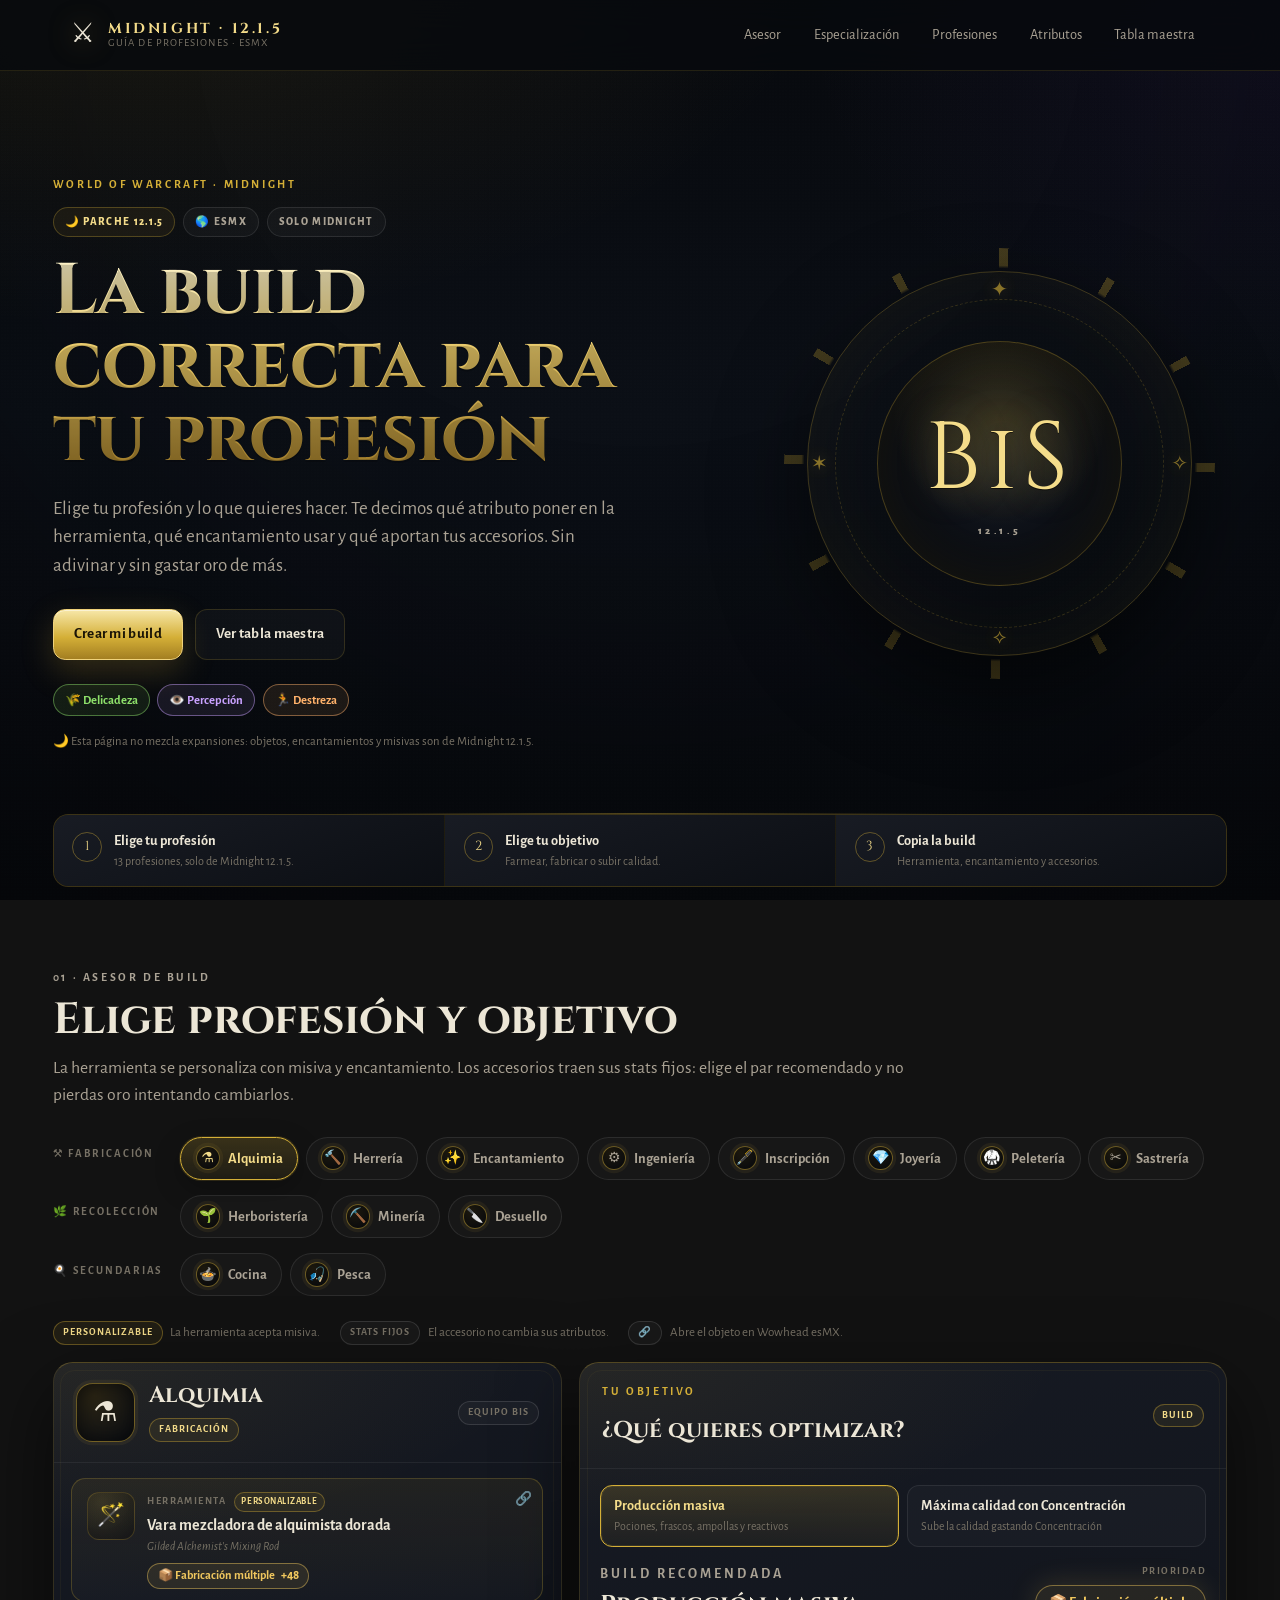
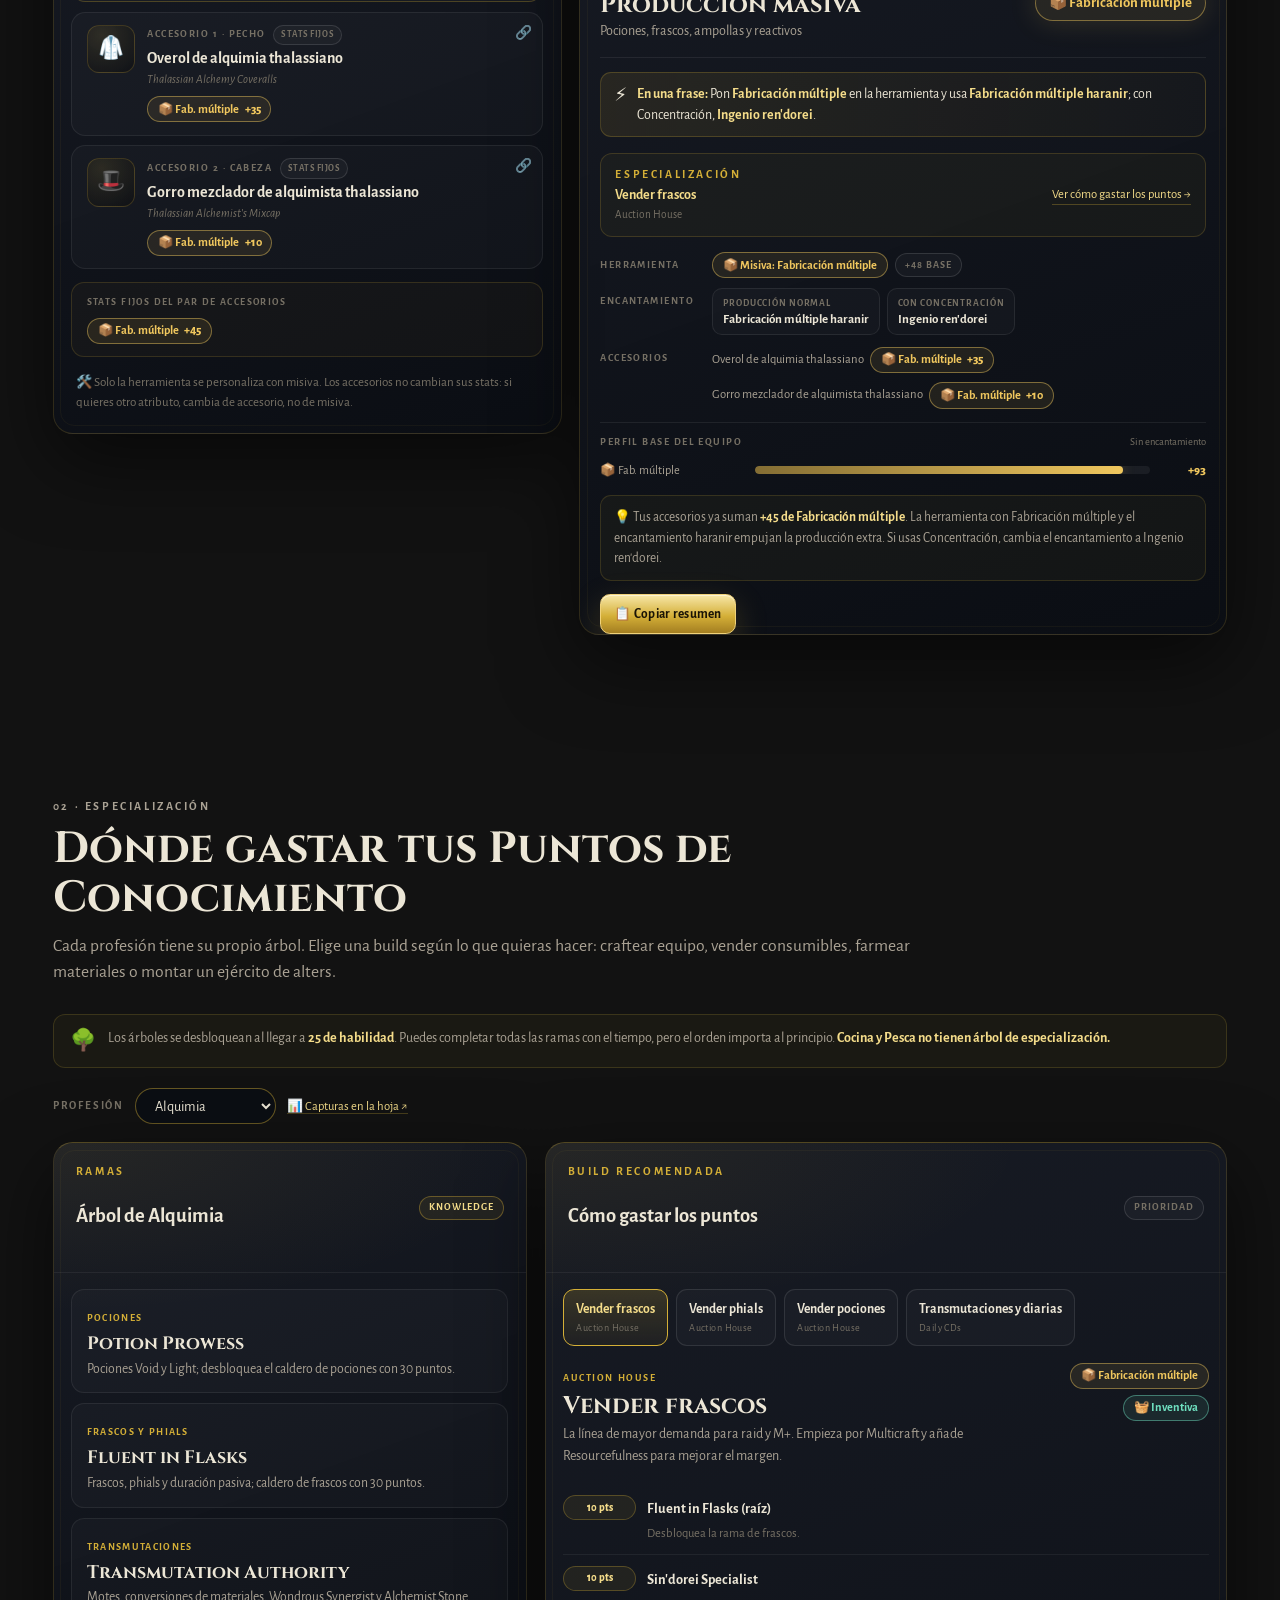
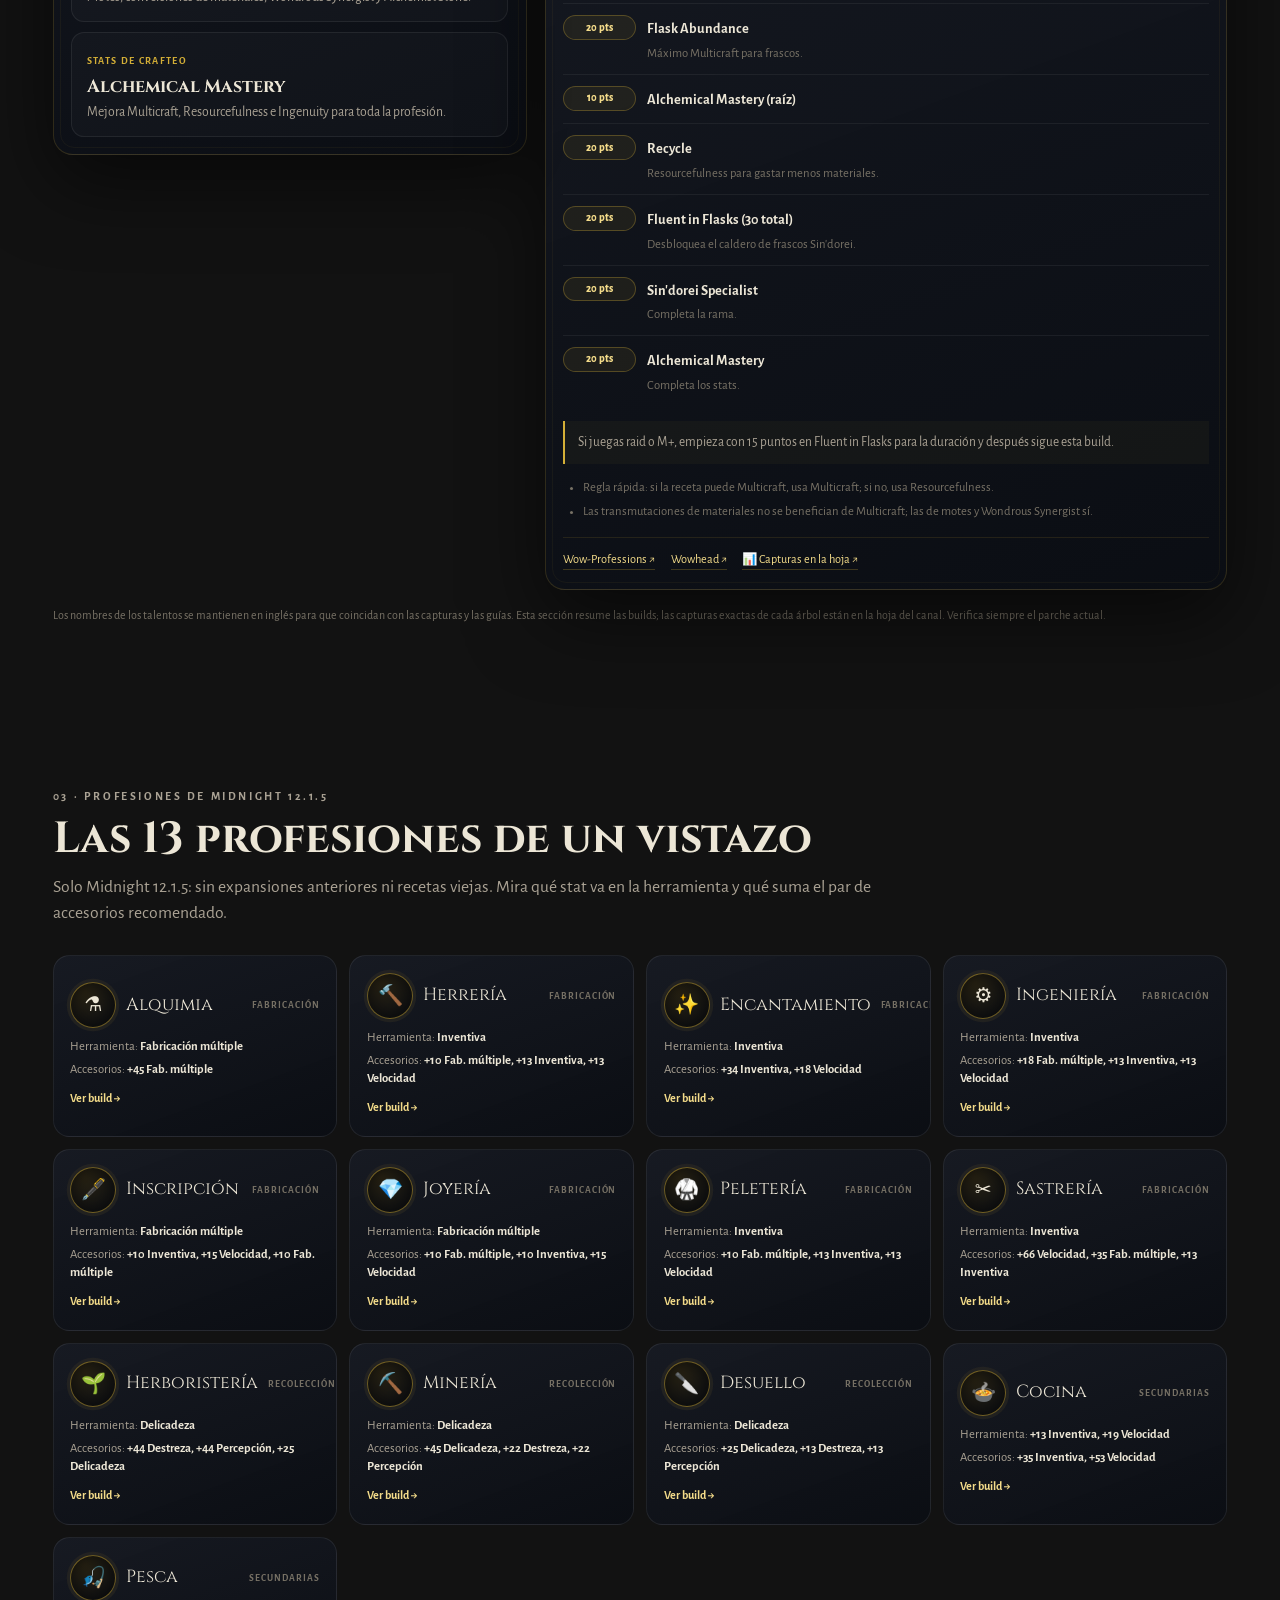
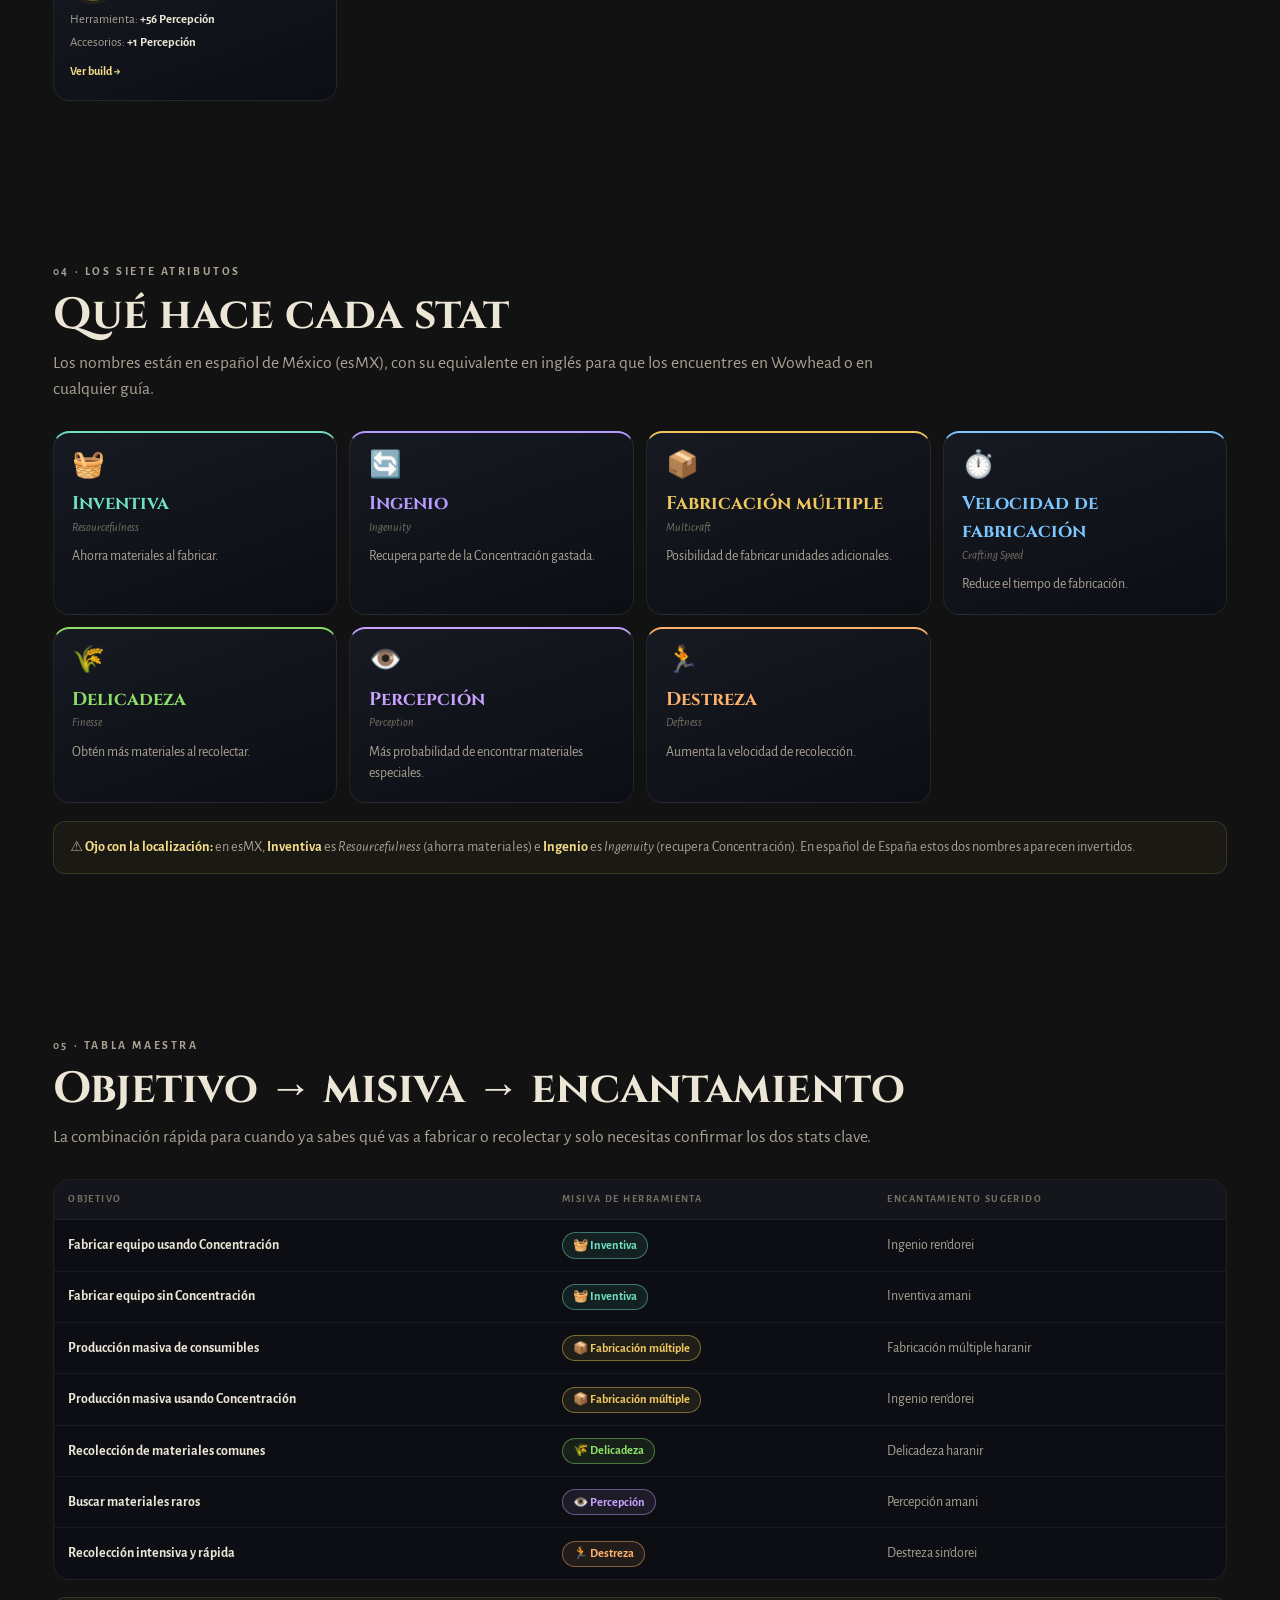
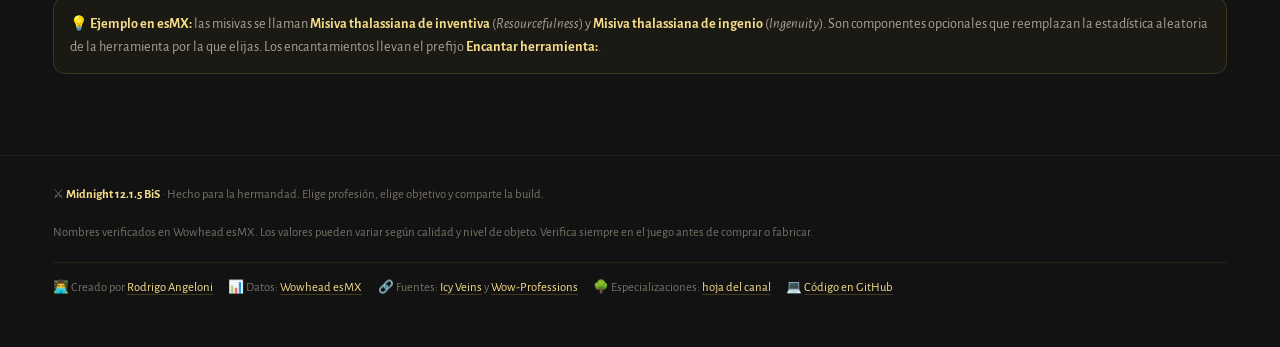
==== commit 1ca3c232: "Add profession specialization builds and knowledge point priorities - Add trees and step-by-step bui" ====
--- a/index.html
+++ b/index.html
@@ -7,12 +7,12 @@
   <meta name="theme-color" content="#07090d">
   <link rel="icon" type="image/svg+xml" href="assets/img/favicon.svg">
   <title>Midnight 12.1.5 BiS · Asesor de profesiones</title>
-  <meta name="description" content="Guía visual de WoW: Midnight 12.1.5. Elige tu profesión y tu objetivo para saber qué atributo poner en la herramienta, qué encantamiento usar y qué aportan tus accesorios.">
+  <meta name="description" content="Guía visual de WoW: Midnight 12.1.5. Elige tu profesión y tu objetivo para saber qué atributo poner en la herramienta, qué encantamiento usar, qué aportan tus accesorios y cómo gastar tus Puntos de Conocimiento.">
   <meta name="author" content="Rodrigo Angeloni">
   <meta property="og:type" content="website">
   <meta property="og:site_name" content="Midnight 12.1.5 BiS">
   <meta property="og:title" content="Midnight 12.1.5 · BiS de profesiones">
-  <meta property="og:description" content="Elige tu profesión y tu objetivo: qué atributo poner en la herramienta, qué encantamiento usar y qué aportan tus accesorios.">
+  <meta property="og:description" content="Elige tu profesión y tu objetivo: qué atributo poner en la herramienta, qué encantamiento usar, qué aportan tus accesorios y cómo gastar tus puntos de especialización.">
   <meta property="og:url" content="https://rodrigoangeloni.github.io/wow-midnight-bis/">
   <meta property="og:image" content="https://rodrigoangeloni.github.io/wow-midnight-bis/assets/img/og-image.jpg">
   <meta property="og:image:type" content="image/jpeg">
@@ -21,7 +21,7 @@
   <meta property="og:image:alt" content="BiS de profesiones de WoW: Midnight 12.1.5">
   <meta name="twitter:card" content="summary_large_image">
   <meta name="twitter:title" content="Midnight 12.1.5 · BiS de profesiones">
-  <meta name="twitter:description" content="Elige tu profesión y tu objetivo: qué atributo poner en la herramienta, qué encantamiento usar y qué aportan tus accesorios.">
+  <meta name="twitter:description" content="Elige tu profesión y tu objetivo: qué atributo poner en la herramienta, qué encantamiento usar, qué aportan tus accesorios y cómo gastar tus puntos de especialización.">
   <meta name="twitter:image" content="https://rodrigoangeloni.github.io/wow-midnight-bis/assets/img/og-image.jpg">
   <meta name="twitter:image:alt" content="BiS de profesiones de WoW: Midnight 12.1.5">
   <link rel="preconnect" href="https://fonts.googleapis.com">
@@ -41,6 +41,7 @@
     </a>
     <nav class="topnav" aria-label="Navegación principal">
       <a href="#advisor">Asesor</a>
+      <a href="#especializacion">Especialización</a>
       <a href="#vista-rapida">Profesiones</a>
       <a href="#atributos">Atributos</a>
       <a href="#maestra">Tabla maestra</a>
@@ -143,10 +144,52 @@
       </div>
     </section>
 
+    <!-- Especialización -->
+    <section class="section" id="especializacion">
+      <div class="section-head">
+        <p class="section-kicker">02 · Especialización</p>
+        <h2>Dónde gastar tus Puntos de Conocimiento</h2>
+        <p>Cada profesión tiene su propio árbol. Elige una build según lo que quieras hacer: craftear equipo, vender consumibles, farmear materiales o montar un ejército de alters.</p>
+      </div>
+      <div class="spec-callout">
+        <span aria-hidden="true">🌳</span>
+        <p>Los árboles se desbloquean al llegar a <strong>25 de habilidad</strong>. Puedes completar todas las ramas con el tiempo, pero el orden importa al principio. <strong>Cocina y Pesca no tienen árbol de especialización.</strong></p>
+      </div>
+      <div class="spec-toolbar">
+        <label class="spec-select-label" for="specProfessionSelect">Profesión</label>
+        <select id="specProfessionSelect" class="spec-select"></select>
+        <span id="specSheetLink" class="spec-sheet-link"></span>
+      </div>
+      <div class="spec-layout">
+        <aside class="panel spec-trees-panel" aria-live="polite">
+          <div class="panel-head">
+            <div>
+              <p class="section-kicker">Ramas</p>
+              <h3>Árbol de <span id="specProfName">Sastrería</span></h3>
+            </div>
+            <span class="badge badge-gold">Knowledge</span>
+          </div>
+          <div id="specTreeList" class="spec-tree-list"></div>
+        </aside>
+        <div class="panel spec-build-panel" aria-live="polite">
+          <div class="panel-head">
+            <div>
+              <p class="section-kicker">Build recomendada</p>
+              <h3>Cómo gastar los puntos</h3>
+            </div>
+            <span class="badge">Prioridad</span>
+          </div>
+          <div id="specBuildTabs" class="spec-build-tabs" role="group" aria-label="Elegir build de especialización"></div>
+          <div id="specBuildContent" class="spec-build-content"></div>
+        </div>
+      </div>
+      <p class="spec-disclaimer">Los nombres de los talentos se mantienen en inglés para que coincidan con las capturas y las guías. Esta sección resume las builds; las capturas exactas de cada árbol están en la hoja del canal. Verifica siempre el parche actual.</p>
+    </section>
+
     <!-- Vista rápida de profesiones -->
     <section class="section" id="vista-rapida">
       <div class="section-head">
-        <p class="section-kicker">02 · Profesiones de Midnight 12.1.5</p>
+        <p class="section-kicker">03 · Profesiones de Midnight 12.1.5</p>
         <h2>Las 13 profesiones de un vistazo</h2>
         <p>Solo Midnight 12.1.5: sin expansiones anteriores ni recetas viejas. Mira qué stat va en la herramienta y qué suma el par de accesorios recomendado.</p>
       </div>
@@ -156,7 +199,7 @@
     <!-- Atributos -->
     <section class="section" id="atributos">
       <div class="section-head">
-        <p class="section-kicker">03 · Los siete atributos</p>
+        <p class="section-kicker">04 · Los siete atributos</p>
         <h2>Qué hace cada stat</h2>
         <p>Los nombres están en español de México (esMX), con su equivalente en inglés para que los encuentres en Wowhead o en cualquier guía.</p>
       </div>
@@ -169,7 +212,7 @@
     <!-- Tabla maestra -->
     <section class="section" id="maestra">
       <div class="section-head">
-        <p class="section-kicker">04 · Tabla maestra</p>
+        <p class="section-kicker">05 · Tabla maestra</p>
         <h2>Objetivo → misiva → encantamiento</h2>
         <p>La combinación rápida para cuando ya sabes qué vas a fabricar o recolectar y solo necesitas confirmar los dos stats clave.</p>
       </div>
@@ -199,6 +242,7 @@
       <span>👨‍💻 Creado por <a href="https://github.com/rodrigoangeloni" target="_blank" rel="noopener">Rodrigo Angeloni</a></span>
       <span>📊 Datos: <a href="https://www.wowhead.com/mx" target="_blank" rel="noopener">Wowhead esMX</a></span>
       <span>🔗 Fuentes: <a href="https://www.icy-veins.com/wow/professions" target="_blank" rel="noopener">Icy Veins</a> y <a href="https://www.wow-professions.com/midnight/" target="_blank" rel="noopener">Wow-Professions</a></span>
+      <span>🌳 Especializaciones: <a href="https://docs.google.com/spreadsheets/d/1kKJyJ_sHOh2pIMTDjI2c1wIKFeRj2f_S/edit" target="_blank" rel="noopener">hoja del canal</a></span>
       <span>💻 <a href="https://github.com/rodrigoangeloni/wow-midnight-bis" target="_blank" rel="noopener">Código en GitHub</a></span>
     </p>
   </footer>
@@ -206,6 +250,7 @@
   <noscript>Activa JavaScript para usar el asesor interactivo de profesiones.</noscript>
 
   <script src="assets/js/data.js" defer></script>
+  <script src="assets/js/specializations.js" defer></script>
   <script src="assets/js/app.js" defer></script>
 </body>
 </html>
--- a/assets/css/styles.css
+++ b/assets/css/styles.css
@@ -850,6 +850,218 @@
 tr:last-child td { border-bottom: none; }
 tbody tr:hover td { background: rgba(212, 175, 55, .025); }
 
+/* Especialización */
+.spec-callout {
+  display: flex;
+  align-items: flex-start;
+  gap: 11px;
+  margin-bottom: 18px;
+  padding: 12px 15px;
+  border: 1px solid rgba(212, 175, 55, .18);
+  border-radius: 11px;
+  background: rgba(212, 175, 55, .045);
+  color: var(--muted);
+  font-size: .8rem;
+  line-height: 1.55;
+}
+.spec-callout > span { font-size: 1.2rem; line-height: 1.2; }
+.spec-callout p { margin: 0; }
+.spec-callout strong { color: var(--gold-2); }
+.spec-toolbar {
+  display: flex;
+  align-items: center;
+  flex-wrap: wrap;
+  gap: 10px;
+  margin-bottom: 16px;
+}
+.spec-select-label {
+  color: var(--muted-2);
+  font-size: .64rem;
+  font-weight: 700;
+  letter-spacing: .16em;
+  text-transform: uppercase;
+}
+.spec-select {
+  padding: 8px 14px;
+  border: 1px solid var(--line-strong);
+  border-radius: 999px;
+  background: var(--panel-2);
+  color: var(--text);
+  font: inherit;
+  font-size: .82rem;
+  cursor: pointer;
+}
+.spec-select:focus-visible { outline: 2px solid var(--gold-2); outline-offset: 3px; }
+.spec-sheet-link { font-size: .72rem; }
+.spec-sheet-link a { color: var(--gold-2); text-decoration: none; border-bottom: 1px solid rgba(212, 175, 55, .28); }
+.spec-sheet-link a:hover { border-bottom-color: var(--gold); }
+.spec-layout {
+  display: grid;
+  grid-template-columns: minmax(0, .82fr) minmax(0, 1.18fr);
+  gap: 16px;
+  align-items: start;
+}
+.spec-tree-list {
+  display: flex;
+  flex-direction: column;
+  gap: 9px;
+  padding: 14px 16px 16px;
+}
+.spec-tree {
+  padding: 12px 13px;
+  border: 1px solid rgba(255, 255, 255, .07);
+  border-radius: 12px;
+  background: rgba(255, 255, 255, .022);
+}
+.spec-tree-focus {
+  color: var(--gold);
+  font-size: .58rem;
+  font-weight: 700;
+  letter-spacing: .13em;
+  text-transform: uppercase;
+}
+.spec-tree h3 {
+  margin: 3px 0 4px;
+  color: var(--text);
+  font-family: var(--font-display);
+  font-size: 1.02rem;
+  line-height: 1.2;
+}
+.spec-tree p { margin: 0; color: var(--muted); font-size: .78rem; line-height: 1.5; }
+.spec-build-tabs {
+  display: flex;
+  flex-wrap: wrap;
+  gap: 7px;
+  padding: 14px 16px 0;
+}
+.spec-build-tab {
+  display: flex;
+  flex-direction: column;
+  gap: 2px;
+  padding: 8px 11px;
+  border: 1px solid rgba(255, 255, 255, .1);
+  border-radius: 10px;
+  background: rgba(255, 255, 255, .025);
+  color: var(--muted);
+  text-align: left;
+  transition: border-color .2s, background .2s, color .2s;
+}
+.spec-build-tab strong { color: var(--text); font-size: .78rem; }
+.spec-build-tab small { color: var(--muted-2); font-size: .58rem; letter-spacing: .04em; }
+.spec-build-tab:hover { border-color: var(--line-strong); color: var(--text); }
+.spec-build-tab[aria-pressed="true"] {
+  border-color: var(--gold);
+  background: linear-gradient(180deg, rgba(212, 175, 55, .18), rgba(212, 175, 55, .05));
+}
+.spec-build-tab[aria-pressed="true"] strong { color: var(--gold-2); }
+.spec-build-content { padding: 15px 16px 18px; }
+.spec-build-head {
+  display: flex;
+  align-items: flex-start;
+  justify-content: space-between;
+  gap: 15px;
+}
+.spec-build-head h3 {
+  margin: 3px 0 4px;
+  color: var(--text);
+  font-family: var(--font-display);
+  font-size: 1.35rem;
+  line-height: 1.15;
+}
+.spec-build-head p { margin: 0; color: var(--muted); font-size: .8rem; line-height: 1.55; }
+.spec-tag {
+  color: var(--gold);
+  font-size: .58rem;
+  font-weight: 700;
+  letter-spacing: .15em;
+  text-transform: uppercase;
+}
+.spec-stats {
+  display: flex;
+  flex-wrap: wrap;
+  justify-content: flex-end;
+  gap: 5px;
+  max-width: 260px;
+}
+.spec-steps {
+  list-style: none;
+  margin: 15px 0 0;
+  padding: 0;
+  display: flex;
+  flex-direction: column;
+  gap: 0;
+}
+.spec-step {
+  display: grid;
+  grid-template-columns: 66px minmax(0, 1fr);
+  gap: 10px;
+  padding: 10px 0;
+  border-bottom: 1px solid rgba(255, 255, 255, .06);
+}
+.spec-step:last-child { border-bottom: 0; }
+.spec-points {
+  align-self: start;
+  padding: 3px 7px;
+  border: 1px solid rgba(212, 175, 55, .3);
+  border-radius: 999px;
+  background: rgba(212, 175, 55, .08);
+  color: var(--gold-2);
+  font-size: .62rem;
+  font-weight: 800;
+  text-align: center;
+  white-space: nowrap;
+}
+.spec-step strong { color: var(--text); font-size: .82rem; line-height: 1.4; }
+.spec-step small { display: block; margin-top: 2px; color: var(--muted-2); font-size: .72rem; line-height: 1.5; }
+.spec-after {
+  margin: 14px 0 0;
+  padding: 10px 12px;
+  border-left: 2px solid var(--gold);
+  background: rgba(212, 175, 55, .045);
+  color: var(--muted);
+  font-size: .76rem;
+  line-height: 1.55;
+}
+.spec-notes {
+  margin: 13px 0 0;
+  padding-left: 18px;
+  color: var(--muted-2);
+  font-size: .72rem;
+  line-height: 1.55;
+}
+.spec-notes li { margin-bottom: 4px; }
+.spec-links {
+  display: flex;
+  flex-wrap: wrap;
+  gap: 8px 14px;
+  margin-top: 14px;
+  padding-top: 11px;
+  border-top: 1px solid rgba(212, 175, 55, .12);
+  font-size: .7rem;
+}
+.spec-links a { color: var(--gold-2); text-decoration: none; border-bottom: 1px solid rgba(212, 175, 55, .25); }
+.spec-links a:hover { border-bottom-color: var(--gold); }
+.spec-disclaimer { margin: 15px 0 0; color: var(--muted-2); font-size: .68rem; line-height: 1.5; }
+.spec-empty { margin: 0; padding: 16px; color: var(--muted); font-size: .8rem; line-height: 1.6; }
+.spec-teaser {
+  display: flex;
+  align-items: center;
+  justify-content: space-between;
+  flex-wrap: wrap;
+  gap: 10px;
+  margin: 14px 0 0;
+  padding: 11px 13px;
+  border: 1px solid rgba(212, 175, 55, .2);
+  border-radius: 11px;
+  background: rgba(212, 175, 55, .045);
+}
+.spec-teaser > div { display: flex; flex-direction: column; gap: 1px; }
+.spec-teaser .section-kicker { margin: 0; }
+.spec-teaser strong { color: var(--gold-2); font-size: .8rem; }
+.spec-teaser small { color: var(--muted-2); font-size: .64rem; }
+.spec-jump { color: var(--gold-2); font-size: .72rem; text-decoration: none; border-bottom: 1px solid rgba(212, 175, 55, .3); white-space: nowrap; }
+.spec-jump:hover { border-bottom-color: var(--gold); }
+
 /* Pie de página */
 .footer {
   max-width: 1240px;
@@ -903,7 +1115,11 @@
   .hero-art { order: -1; }
   .crest { width: min(240px, 55vw); }
   .advisor-grid { grid-template-columns: 1fr; }
+  .spec-layout { grid-template-columns: 1fr; }
   .priority { max-width: none; }
+}
+@media (max-width: 780px) {
+  .topnav { display: none; }
 }
 @media (max-width: 680px) {
   .topnav { display: none; }
@@ -923,6 +1139,9 @@
   .micro-note { padding: 0 16px 16px; }
   .build-content { padding: 14px 14px 0; }
   .objective-grid { padding: 13px 14px 0; }
+  .spec-build-head { flex-direction: column; }
+  .spec-stats { justify-content: flex-start; max-width: none; }
+  .spec-step { grid-template-columns: 58px minmax(0, 1fr); }
   .footer { padding-bottom: 34px; }
 }
 @media (prefers-reduced-motion: reduce) {
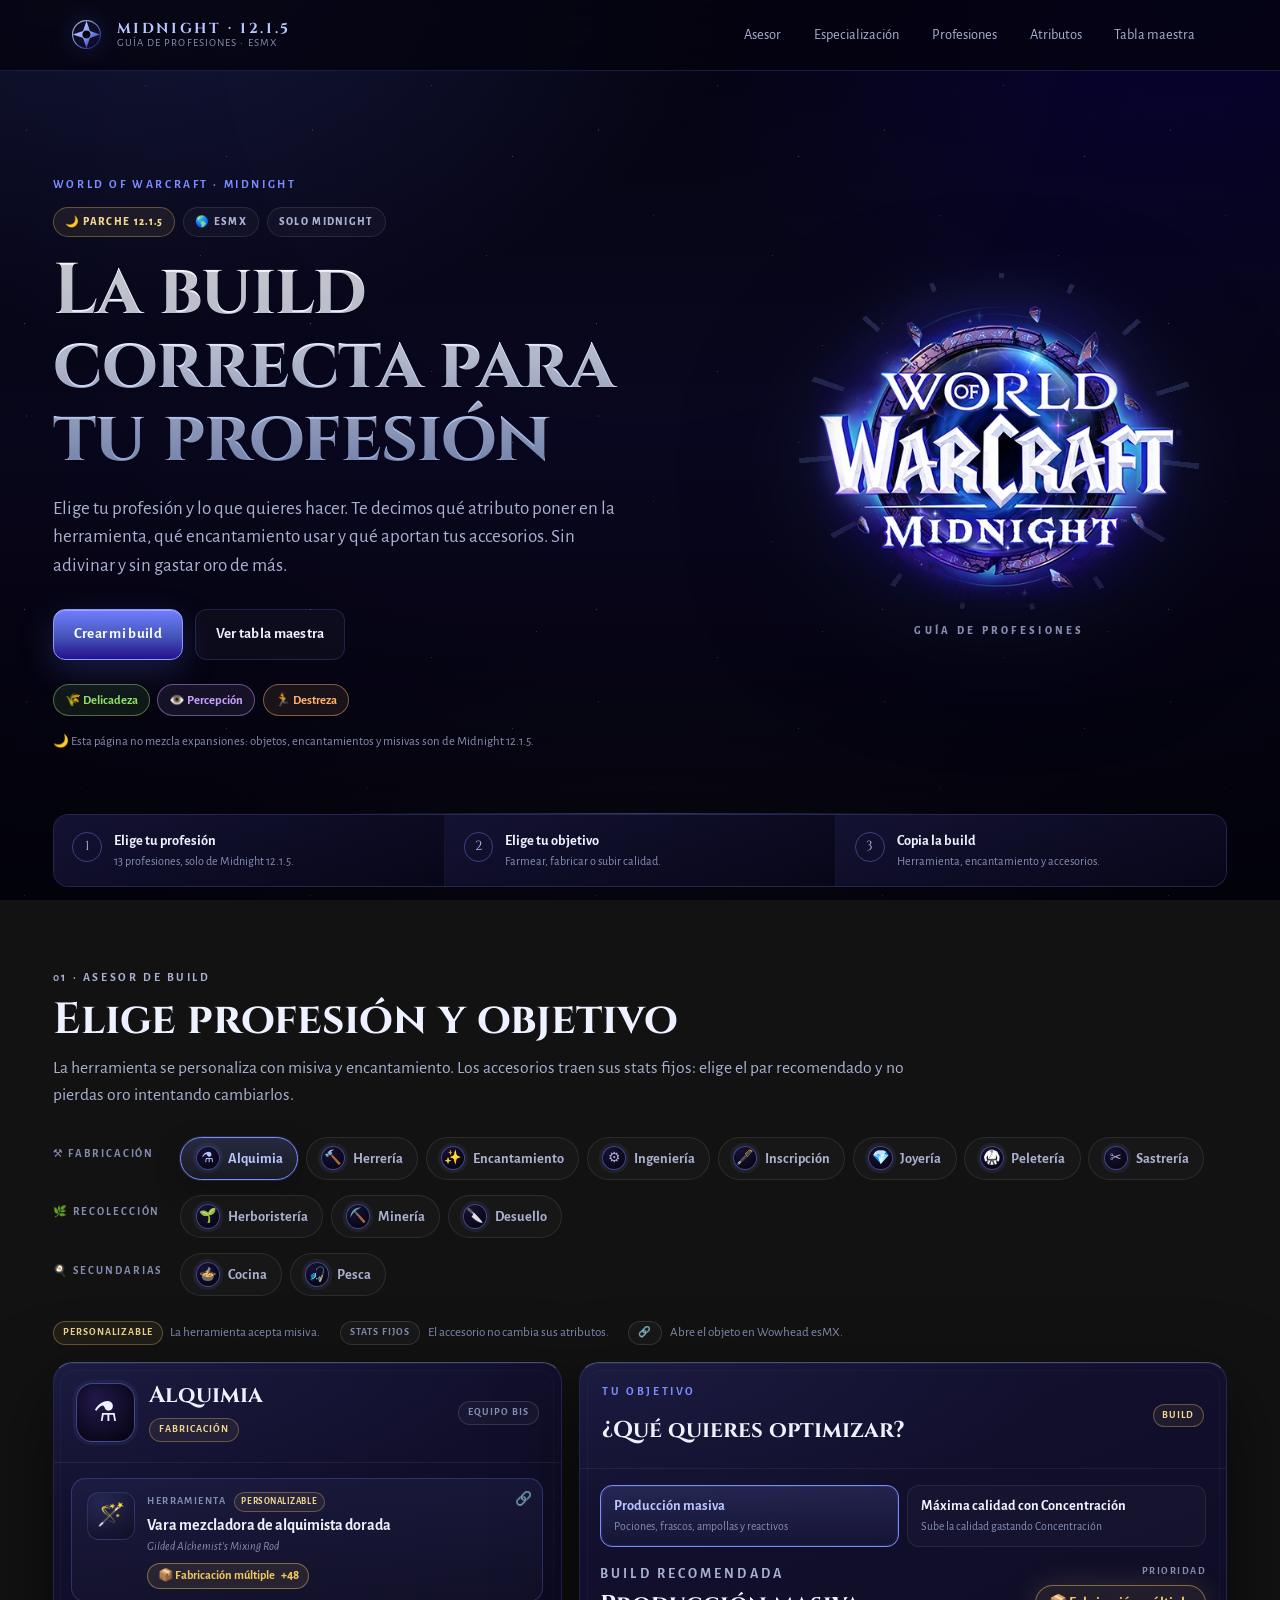
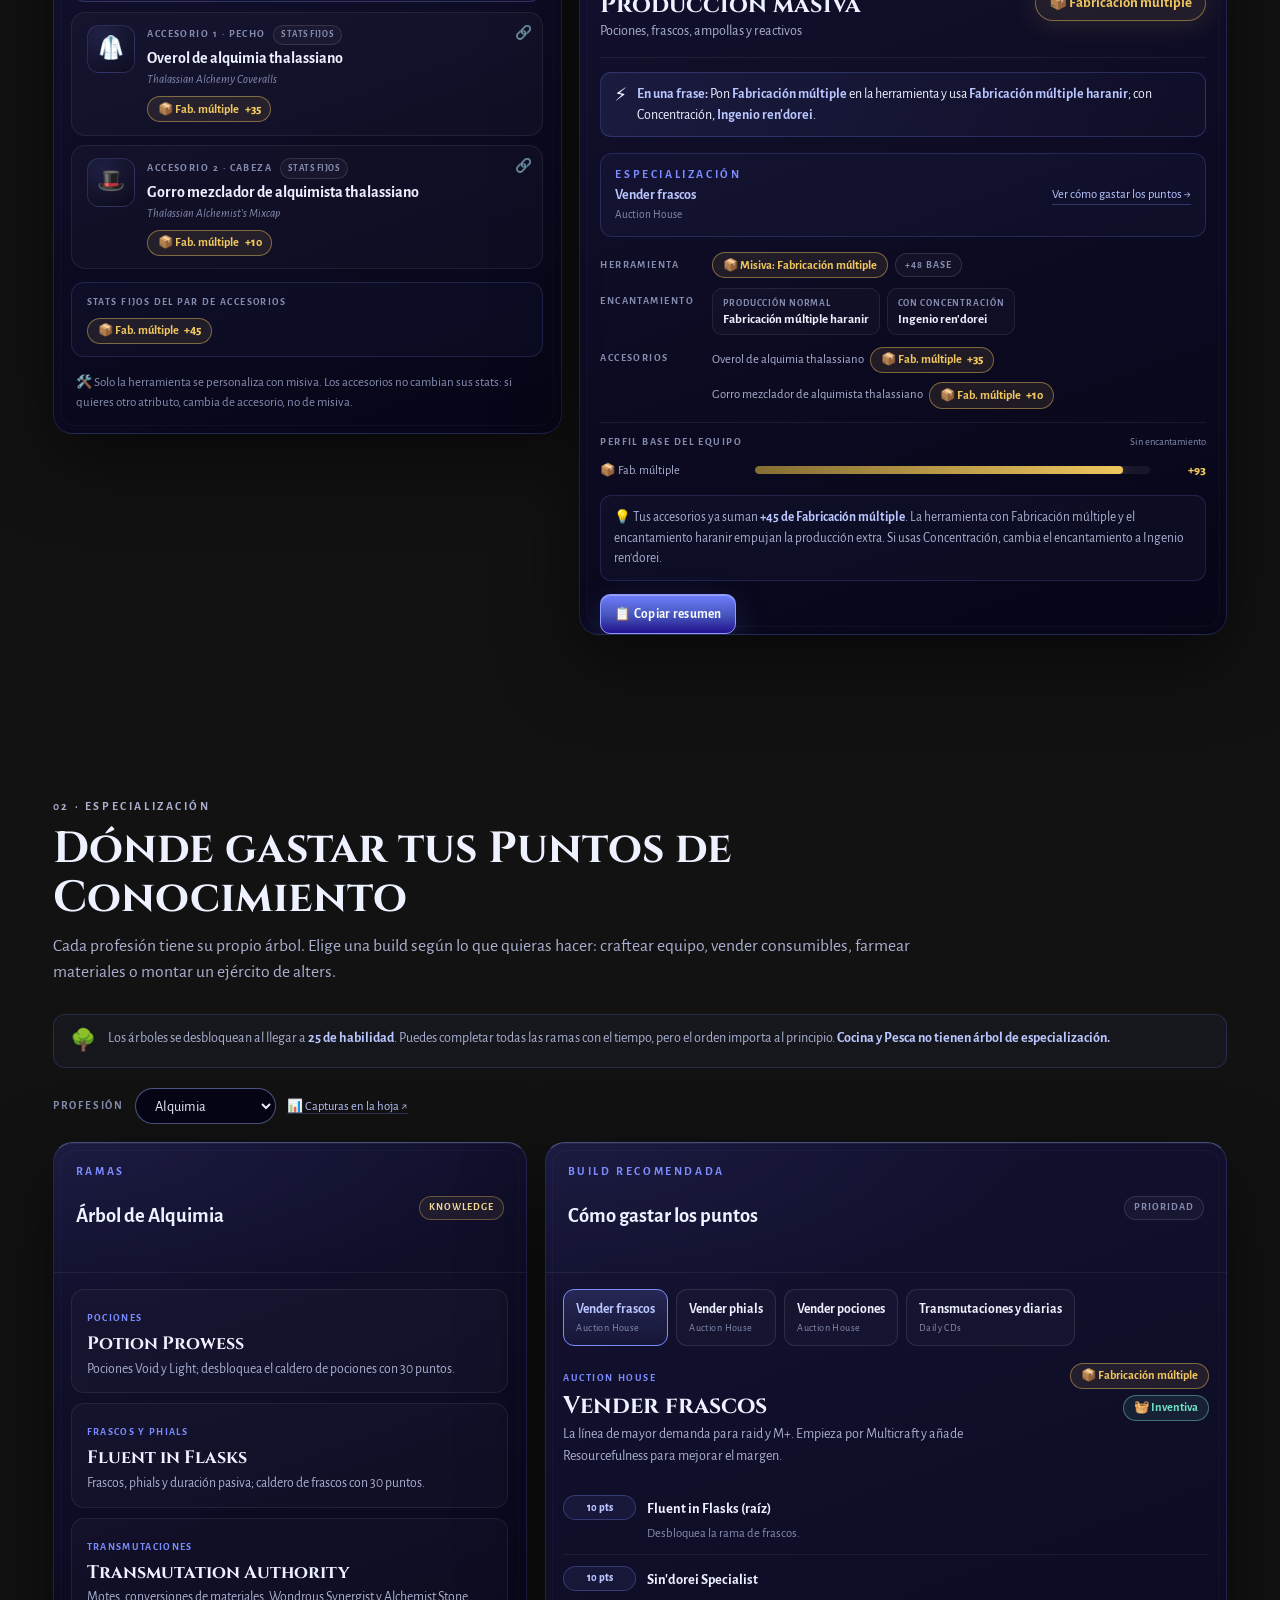
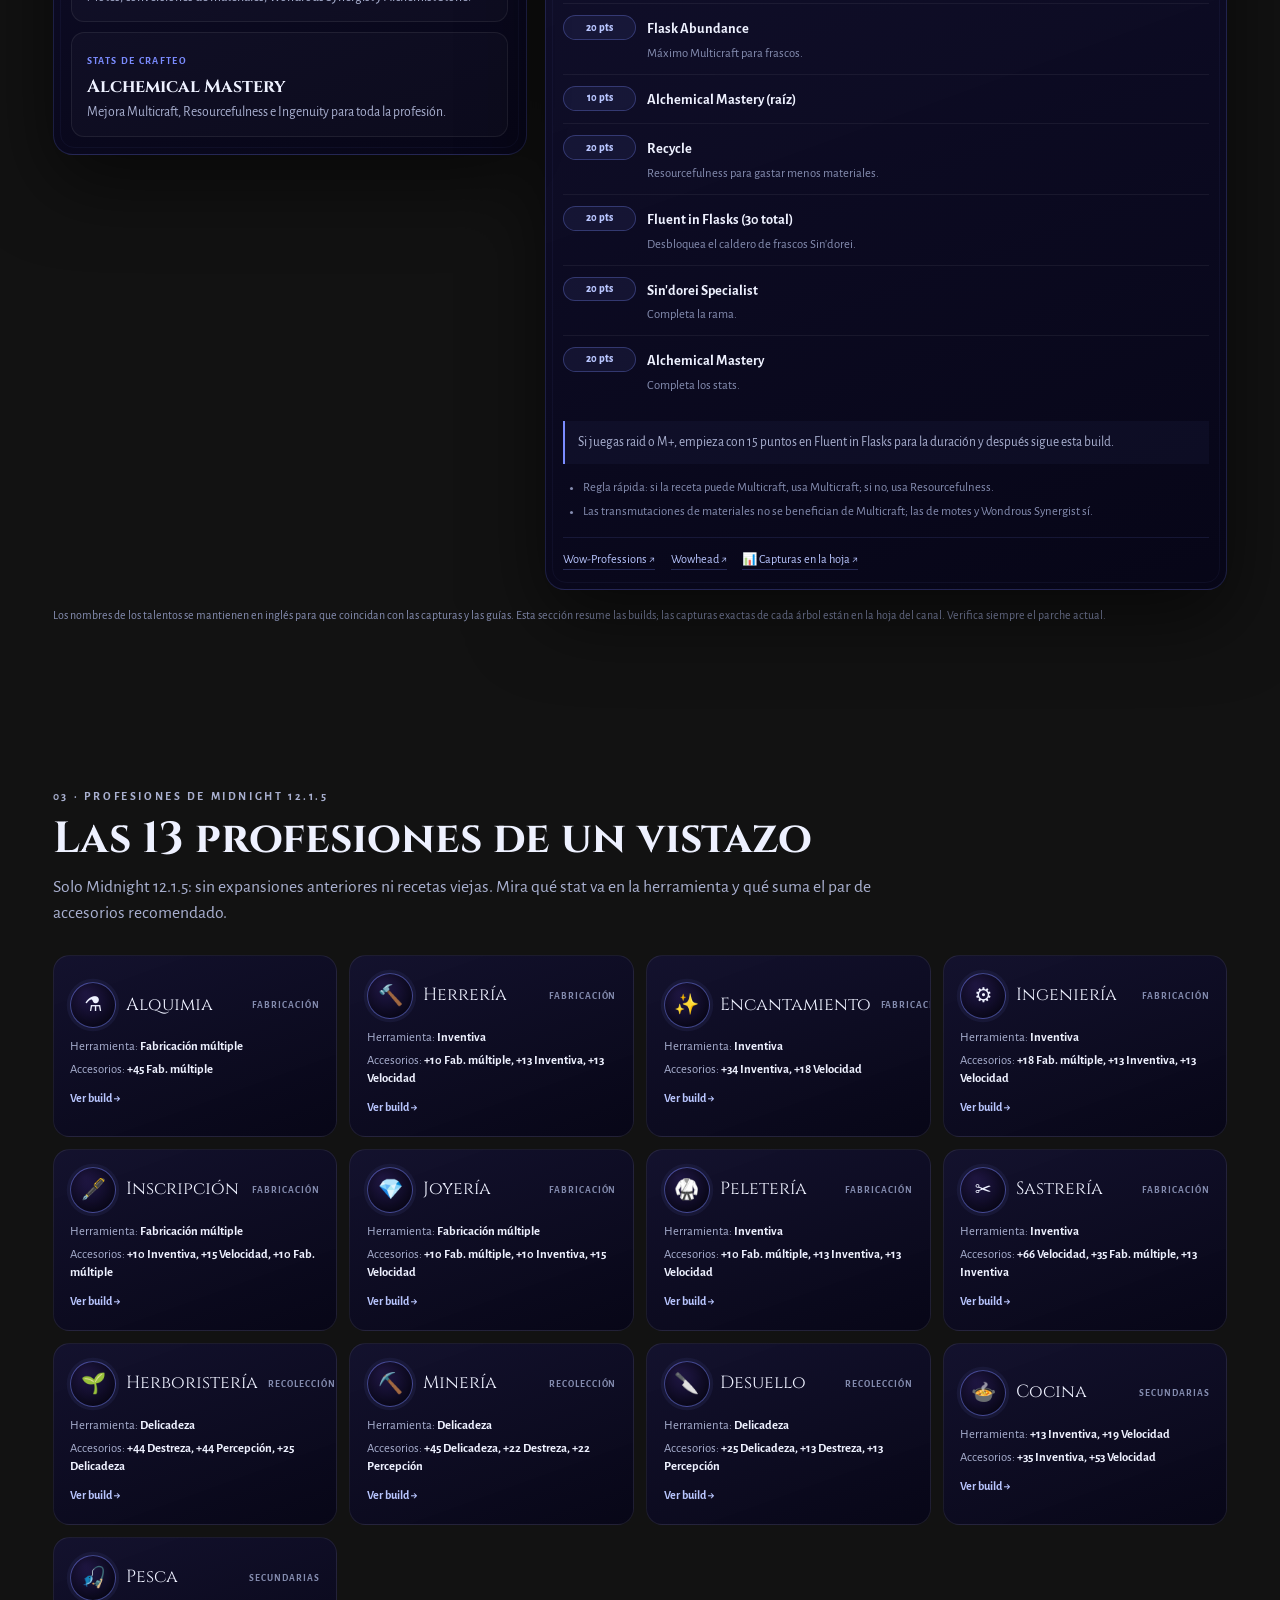
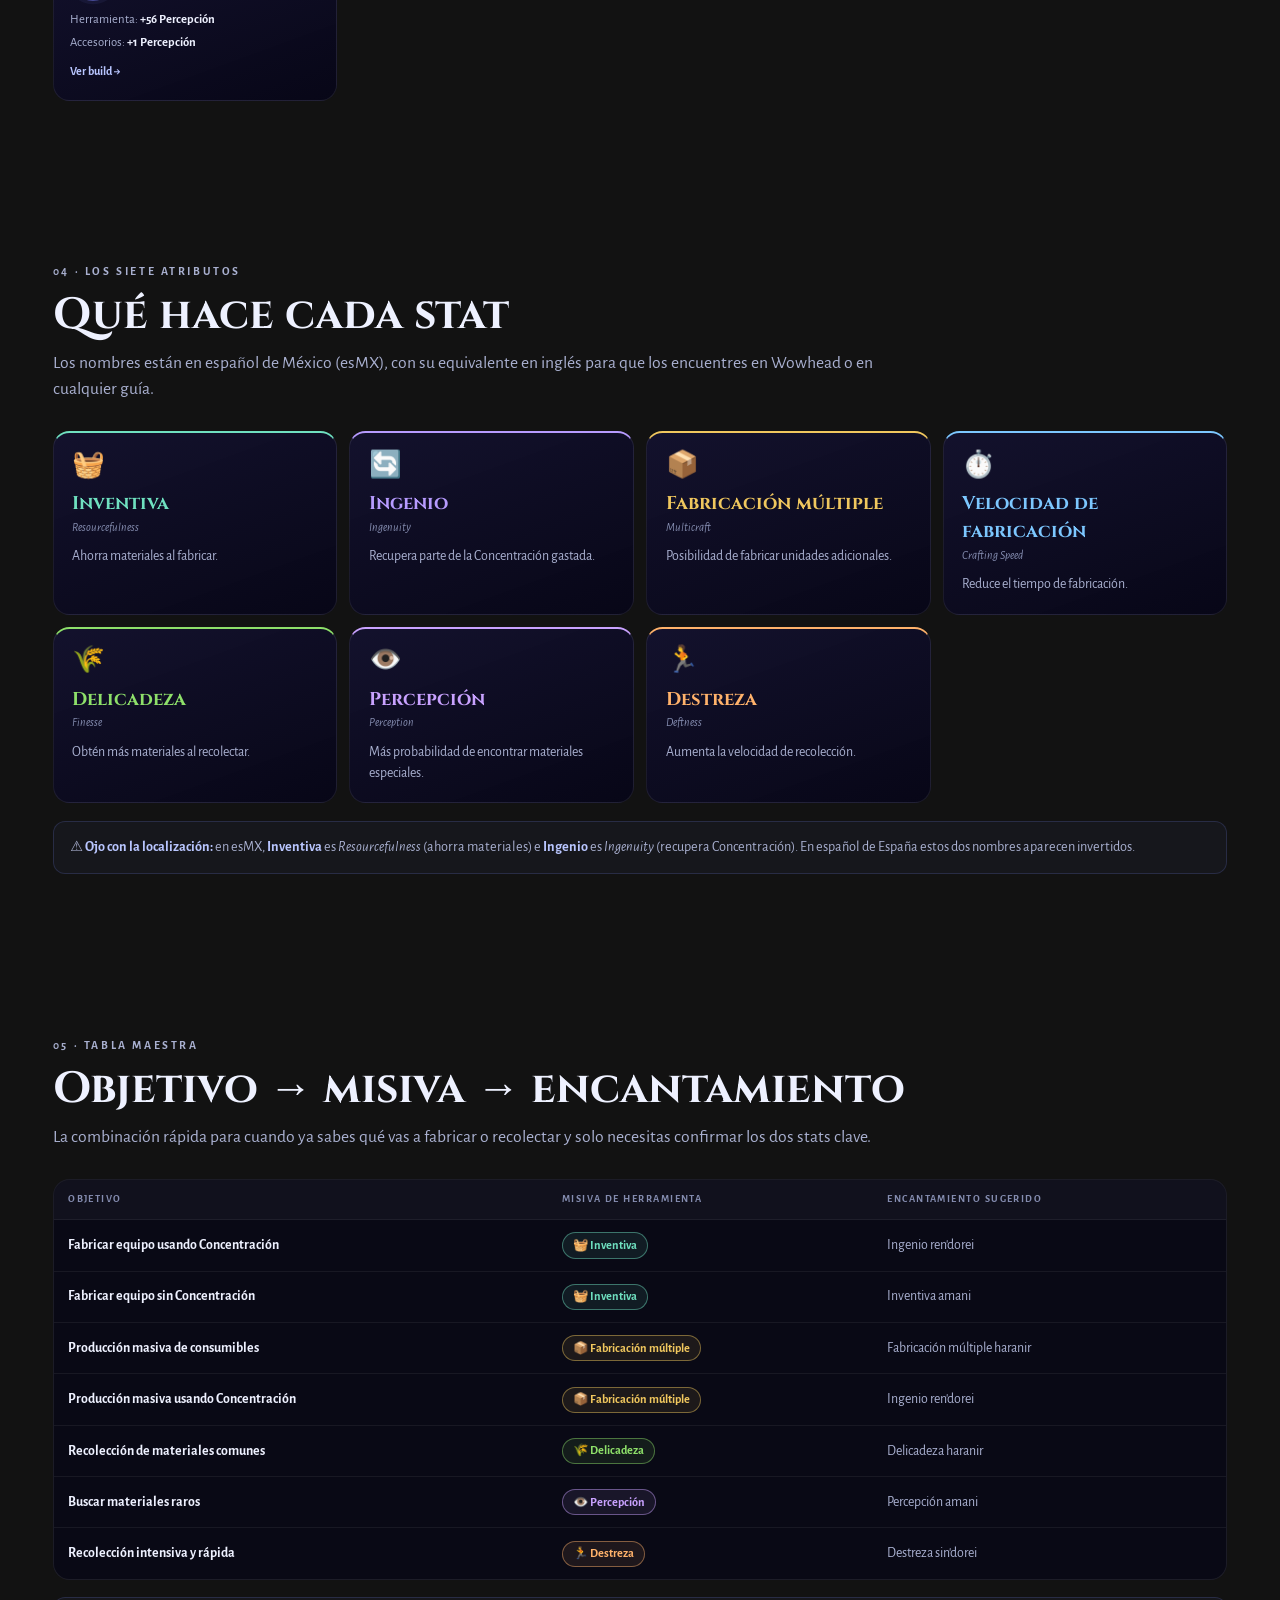
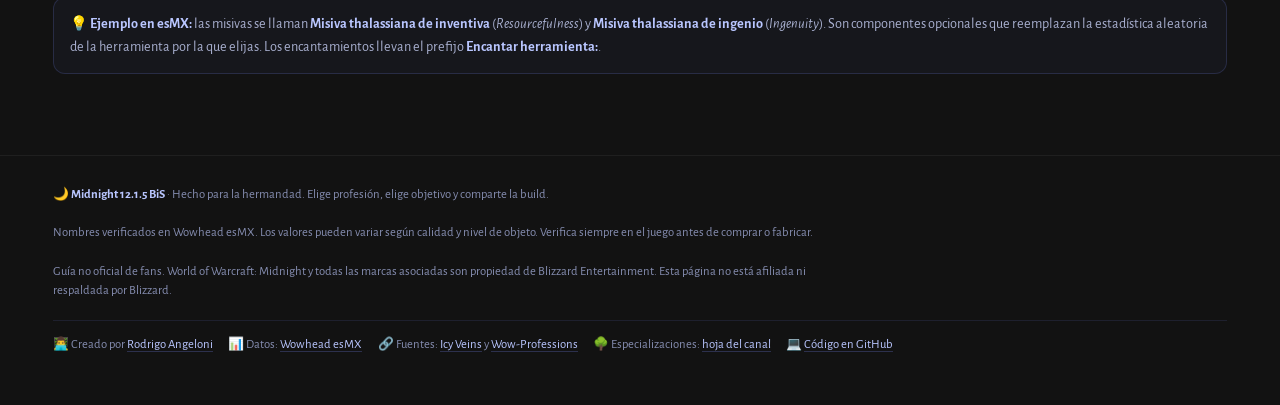
==== commit 9fc1cd9c: "Apply Midnight quick visual pass: void palette, logo and hero" ====
--- a/index.html
+++ b/index.html
@@ -4,8 +4,9 @@
   <meta charset="UTF-8">
   <meta name="viewport" content="width=device-width, initial-scale=1.0">
   <meta name="color-scheme" content="dark">
-  <meta name="theme-color" content="#07090d">
+  <meta name="theme-color" content="#04030f">
   <link rel="icon" type="image/svg+xml" href="assets/img/favicon.svg">
+  <link rel="preload" as="image" href="assets/img/midnight-logo.webp" type="image/webp">
   <title>Midnight 12.1.5 BiS · Asesor de profesiones</title>
   <meta name="description" content="Guía visual de WoW: Midnight 12.1.5. Elige tu profesión y tu objetivo para saber qué atributo poner en la herramienta, qué encantamiento usar, qué aportan tus accesorios y cómo gastar tus Puntos de Conocimiento.">
   <meta name="author" content="Rodrigo Angeloni">
@@ -27,13 +28,25 @@
   <link rel="preconnect" href="https://fonts.googleapis.com">
   <link rel="preconnect" href="https://fonts.gstatic.com" crossorigin>
   <link href="https://fonts.googleapis.com/css2?family=Alegreya+Sans:wght@400;500;700;800&family=Cinzel:wght@500;600;700&display=swap" rel="stylesheet">
-  <link rel="stylesheet" href="assets/css/styles.css">
+  <link rel="stylesheet" href="assets/css/styles.css?v=voidlight-3">
 </head>
 <body>
   <!-- Barra superior -->
   <header class="topbar">
     <a class="brand" href="#top" aria-label="Ir al inicio">
-      <span class="brand-mark" aria-hidden="true">⚔️</span>
+      <svg class="brand-mark" viewBox="0 0 32 32" aria-hidden="true" focusable="false">
+        <defs>
+          <linearGradient id="brand-sigil-grad" x1="0" y1="0" x2="1" y2="1">
+            <stop offset="0" stop-color="#eef1ff"/>
+            <stop offset=".55" stop-color="#7b8cff"/>
+            <stop offset="1" stop-color="#0e0271"/>
+          </linearGradient>
+        </defs>
+        <circle cx="16" cy="16" r="13.5" fill="none" stroke="url(#brand-sigil-grad)" stroke-width="1.1" opacity=".8"/>
+        <path d="M16 2.8 19.4 12.6 29.2 16 19.4 19.4 16 29.2 12.6 19.4 2.8 16 12.6 12.6Z" fill="url(#brand-sigil-grad)"/>
+        <circle cx="16" cy="16" r="4.2" fill="#04030f"/>
+        <circle cx="16" cy="16" r="4.2" fill="none" stroke="#c3d2ef" stroke-width=".7" opacity=".6"/>
+      </svg>
       <span class="brand-text">
         <strong>MIDNIGHT · 12.1.5</strong>
         <small>Guía de profesiones · esMX</small>
@@ -62,7 +75,7 @@
         <h1>La build correcta para tu profesión</h1>
         <p class="hero-sub">Elige tu profesión y lo que quieres hacer. Te decimos qué atributo poner en la herramienta, qué encantamiento usar y qué aportan tus accesorios. Sin adivinar y sin gastar oro de más.</p>
         <div class="hero-actions">
-          <a class="btn btn-gold" href="#advisor">Crear mi build</a>
+          <a class="btn btn-primary" href="#advisor">Crear mi build</a>
           <a class="btn btn-ghost" href="#maestra">Ver tabla maestra</a>
         </div>
         <div class="hero-stats" aria-label="Atributos de recolección">
@@ -73,14 +86,14 @@
         <p class="hero-note">🌙 Esta página no mezcla expansiones: objetos, encantamientos y misivas son de Midnight 12.1.5.</p>
       </div>
       <div class="hero-art" aria-hidden="true">
-        <div class="crest">
-          <div class="crest-orbit"></div>
-          <div class="crest-ring"></div>
-          <div class="crest-core">BiS<span>12.1.5</span></div>
-          <span class="crest-rune rune-1">✦</span>
-          <span class="crest-rune rune-2">✧</span>
-          <span class="crest-rune rune-3">⟡</span>
-          <span class="crest-rune rune-4">✶</span>
+        <div class="hero-emblem">
+          <div class="emblem-aura"></div>
+          <div class="emblem-orbit"></div>
+          <picture class="emblem-logo">
+            <source srcset="assets/img/midnight-logo.webp" type="image/webp">
+            <img src="assets/img/midnight-logo.png" alt="" width="480" height="400" fetchpriority="high" decoding="async">
+          </picture>
+          <span class="emblem-caption">Guía de profesiones</span>
         </div>
       </div>
     </section>
@@ -236,8 +249,9 @@
 
   <!-- Pie de página y créditos -->
   <footer class="footer" id="creditos">
-    <p>⚔️ <strong>Midnight 12.1.5 BiS</strong> · Hecho para la hermandad. Elige profesión, elige objetivo y comparte la build.</p>
+    <p>🌙 <strong>Midnight 12.1.5 BiS</strong> · Hecho para la hermandad. Elige profesión, elige objetivo y comparte la build.</p>
     <p class="fine">Nombres verificados en Wowhead esMX. Los valores pueden variar según calidad y nivel de objeto. Verifica siempre en el juego antes de comprar o fabricar.</p>
+    <p class="fine">Guía no oficial de fans. World of Warcraft: Midnight y todas las marcas asociadas son propiedad de Blizzard Entertainment. Esta página no está afiliada ni respaldada por Blizzard.</p>
     <p class="credits">
       <span>👨‍💻 Creado por <a href="https://github.com/rodrigoangeloni" target="_blank" rel="noopener">Rodrigo Angeloni</a></span>
       <span>📊 Datos: <a href="https://www.wowhead.com/mx" target="_blank" rel="noopener">Wowhead esMX</a></span>
@@ -251,6 +265,6 @@
 
   <script src="assets/js/data.js" defer></script>
   <script src="assets/js/specializations.js" defer></script>
-  <script src="assets/js/app.js" defer></script>
+  <script src="assets/js/app.js?v=voidlight-2" defer></script>
 </body>
 </html>
--- a/assets/css/styles.css
+++ b/assets/css/styles.css
@@ -4,18 +4,22 @@
    ========================================================================== */
 
 :root {
-  --bg: #07090d;
-  --bg-2: #0b0f16;
-  --panel: rgba(19, 23, 32, .86);
-  --panel-2: rgba(11, 14, 20, .94);
-  --line: rgba(212, 175, 55, .18);
-  --line-strong: rgba(212, 175, 55, .46);
-  --gold: #d4af37;
-  --gold-2: #f4dc8a;
-  --gold-3: #8a6a1f;
-  --text: #ece6d6;
-  --muted: #aaa294;
-  --muted-2: #777165;
+  --bg: #04030f;
+  --bg-2: #0a0820;
+  --panel: rgba(16, 14, 42, .88);
+  --panel-2: rgba(7, 6, 24, .95);
+  --line: rgba(123, 140, 255, .18);
+  --line-strong: rgba(159, 176, 255, .46);
+  --accent: #7b8cff;
+  --accent-2: #b9c6ff;
+  --accent-3: #4655bb;
+  --frost: #eef1ff;
+  --sunwell: #d8b45a;
+  --sunwell-2: #f0d792;
+  --sunwell-3: #8a6a1f;
+  --text: #eef1ff;
+  --muted: #a9b0d0;
+  --muted-2: #858db0;
   --green: #8ee06a;
   --purple: #c9a2ff;
   --orange: #ffb26b;
@@ -39,9 +43,10 @@
   font-family: var(--font-body);
   line-height: 1.5;
   background:
-    radial-gradient(1200px 700px at 10% -10%, rgba(212, 175, 55, .10), transparent 60%),
-    radial-gradient(1000px 600px at 110% 4%, rgba(110, 70, 200, .10), transparent 60%),
-    linear-gradient(180deg, #07090d 0%, #0b0f16 46%, #07090d 100%);
+    radial-gradient(1100px 720px at 8% -12%, rgba(70, 85, 187, .30), transparent 62%),
+    radial-gradient(900px 620px at 96% 0%, rgba(14, 2, 113, .38), transparent 64%),
+    radial-gradient(800px 520px at 50% 112%, rgba(216, 180, 90, .045), transparent 72%),
+    linear-gradient(180deg, #04030f 0%, #0a0820 48%, #04030f 100%);
   background-attachment: fixed;
 }
 body::before {
@@ -50,10 +55,16 @@
   inset: 0;
   z-index: 0;
   pointer-events: none;
-  opacity: .35;
-  background-image: radial-gradient(rgba(255, 255, 255, .035) 1px, transparent 1px);
-  background-size: 3px 3px;
-  mix-blend-mode: overlay;
+  opacity: .55;
+  background-image:
+    radial-gradient(1px 1px at 22px 34px, rgba(238, 241, 255, .55) 50%, transparent 51%),
+    radial-gradient(1px 1px at 132px 78px, rgba(185, 198, 255, .45) 50%, transparent 51%),
+    radial-gradient(1.2px 1.2px at 206px 142px, rgba(238, 241, 255, .5) 50%, transparent 51%),
+    radial-gradient(1px 1px at 74px 196px, rgba(123, 140, 255, .45) 50%, transparent 51%),
+    radial-gradient(1px 1px at 182px 232px, rgba(238, 241, 255, .35) 50%, transparent 51%),
+    radial-gradient(1.4px 1.4px at 24px 118px, rgba(216, 180, 90, .35) 50%, transparent 51%),
+    radial-gradient(1px 1px at 228px 54px, rgba(238, 241, 255, .4) 50%, transparent 51%);
+  background-size: 260px 260px;
 }
 body::after {
   content: "";
@@ -62,13 +73,14 @@
   z-index: 0;
   pointer-events: none;
   background:
-    radial-gradient(circle at 50% 0%, transparent 0 40%, rgba(0, 0, 0, .28) 100%);
-}
-::selection { background: rgba(212, 175, 55, .35); color: #fff; }
-a { color: var(--gold-2); }
+    radial-gradient(circle at 50% 0%, transparent 0 38%, rgba(0, 0, 0, .34) 100%),
+    linear-gradient(180deg, rgba(4, 3, 15, 0) 70%, rgba(4, 3, 15, .38) 100%);
+}
+::selection { background: rgba(123, 140, 255, .35); color: #fff; }
+a { color: var(--accent-2); }
 button, input, textarea, select { font: inherit; }
 button { cursor: pointer; }
-:focus-visible { outline: 2px solid var(--gold-2); outline-offset: 3px; }
+:focus-visible { outline: 2px solid var(--accent-2); outline-offset: 3px; }
 
 /* Topbar */
 .topbar {
@@ -80,10 +92,10 @@
   justify-content: space-between;
   gap: 16px;
   padding: 13px clamp(18px, 5vw, 64px);
-  background: rgba(7, 9, 13, .78);
+  background: rgba(4, 3, 15, .78);
   backdrop-filter: blur(16px);
   -webkit-backdrop-filter: blur(16px);
-  border-bottom: 1px solid rgba(212, 175, 55, .14);
+  border-bottom: 1px solid rgba(123, 140, 255, .18);
 }
 .brand {
   display: flex;
@@ -94,15 +106,17 @@
   min-width: 0;
 }
 .brand-mark {
-  font-size: 1.55rem;
-  filter: drop-shadow(0 0 12px rgba(212, 175, 55, .5));
+  width: 30px;
+  height: 30px;
+  flex: 0 0 auto;
+  filter: drop-shadow(0 0 12px rgba(123, 140, 255, .45));
 }
 .brand-text { display: flex; flex-direction: column; line-height: 1.1; min-width: 0; }
 .brand-text strong {
   font-family: var(--font-display);
   font-size: .82rem;
   letter-spacing: .18em;
-  color: var(--gold-2);
+  color: var(--accent-2);
   white-space: nowrap;
 }
 .brand-text small {
@@ -120,9 +134,10 @@
   padding: 8px 12px;
   border-radius: 999px;
   border: 1px solid transparent;
+  white-space: nowrap;
   transition: color .2s, border-color .2s, background .2s;
 }
-.topnav a:hover { color: var(--gold-2); border-color: var(--line); background: rgba(212, 175, 55, .06); }
+.topnav a:hover { color: var(--accent-2); border-color: var(--line); background: rgba(123, 140, 255, .06); }
 
 main { position: relative; z-index: 1; }
 
@@ -145,7 +160,7 @@
   width: min(560px, 84%);
   height: 1px;
   transform: translateX(-50%);
-  background: linear-gradient(90deg, transparent, rgba(212, 175, 55, .38), transparent);
+  background: linear-gradient(90deg, transparent, rgba(123, 140, 255, .38), transparent);
 }
 .eyebrow, .section-kicker {
   margin: 0 0 12px;
@@ -153,7 +168,7 @@
   font-weight: 700;
   letter-spacing: .22em;
   text-transform: uppercase;
-  color: var(--gold);
+  color: var(--accent);
 }
 h1 {
   margin: 0 0 18px;
@@ -161,7 +176,7 @@
   font-size: clamp(2.4rem, 5.1vw, 4.5rem);
   line-height: 1.02;
   letter-spacing: -.01em;
-  background: linear-gradient(180deg, #fff6cf 0%, #e7c766 44%, #9a7626 100%);
+  background: linear-gradient(180deg, #f8faff 0%, #dfe6ff 46%, #8ca0d5 100%);
   -webkit-background-clip: text;
   background-clip: text;
   color: transparent;
@@ -188,19 +203,19 @@
   text-decoration: none;
   transition: transform .2s, box-shadow .2s, background .2s, border-color .2s;
 }
-.btn-gold {
-  color: #1a1406;
-  background: linear-gradient(180deg, #f7e7a8, #d4af37 56%, #a37e21);
-  border-color: #f0d27a;
-  box-shadow: 0 10px 30px rgba(212, 175, 55, .22), inset 0 1px 0 rgba(255, 255, 255, .5);
-}
-.btn-gold:hover { transform: translateY(-1px); box-shadow: 0 14px 38px rgba(212, 175, 55, .32), inset 0 1px 0 rgba(255, 255, 255, .5); }
+.btn-primary {
+  color: #f8faff;
+  background: linear-gradient(180deg, #6f7fff 0%, #4655bb 54%, #24118f 100%);
+  border-color: #8d9bff;
+  box-shadow: 0 10px 30px rgba(70, 85, 187, .3), inset 0 1px 0 rgba(255, 255, 255, .28);
+}
+.btn-primary:hover { transform: translateY(-1px); box-shadow: 0 14px 38px rgba(70, 85, 187, .42), inset 0 1px 0 rgba(255, 255, 255, .3); }
 .btn-ghost {
   color: var(--text);
   background: rgba(255, 255, 255, .03);
   border-color: var(--line);
 }
-.btn-ghost:hover { border-color: var(--line-strong); background: rgba(212, 175, 55, .06); transform: translateY(-1px); }
+.btn-ghost:hover { border-color: var(--line-strong); background: rgba(123, 140, 255, .06); transform: translateY(-1px); }
 .btn-small { padding: 8px 12px; font-size: .76rem; border-radius: 9px; }
 .hero-badges { display: flex; flex-wrap: wrap; gap: 7px; margin: 0 0 17px; }
 .patch-badge {
@@ -209,9 +224,9 @@
   gap: 6px;
   padding: 5px 10px;
   border-radius: 999px;
-  border: 1px solid rgba(212, 175, 55, .3);
-  background: rgba(212, 175, 55, .07);
-  color: var(--gold-2);
+  border: 1px solid color-mix(in srgb, var(--sunwell) 38%, transparent);
+  background: color-mix(in srgb, var(--sunwell) 9%, transparent);
+  color: var(--sunwell-2);
   font-size: .62rem;
   font-weight: 800;
   letter-spacing: .12em;
@@ -245,16 +260,16 @@
   grid-template-columns: repeat(3, minmax(0, 1fr));
   gap: 1px;
   overflow: hidden;
-  border: 1px solid rgba(212, 175, 55, .16);
+  border: 1px solid rgba(123, 140, 255, .16);
   border-radius: 14px;
-  background: rgba(212, 175, 55, .12);
+  background: rgba(123, 140, 255, .12);
 }
 .step {
   display: flex;
   align-items: flex-start;
   gap: 11px;
   padding: 15px 17px;
-  background: linear-gradient(160deg, rgba(24, 28, 38, .92), rgba(11, 14, 20, .96));
+  background: linear-gradient(160deg, rgba(20, 18, 52, .92), rgba(7, 6, 24, .96));
 }
 .step > span {
   flex: 0 0 auto;
@@ -262,9 +277,9 @@
   height: 27px;
   display: grid;
   place-items: center;
-  border: 1px solid rgba(212, 175, 55, .4);
+  border: 1px solid rgba(123, 140, 255, .4);
   border-radius: 50%;
-  color: var(--gold-2);
+  color: var(--accent-2);
   font-family: var(--font-display);
   font-size: .75rem;
 }
@@ -272,83 +287,59 @@
 .step small { display: block; margin-top: 2px; color: var(--muted-2); font-size: .69rem; line-height: 1.4; }
 
 .hero-art { display: flex; justify-content: center; }
-.crest {
-  position: relative;
+.hero-emblem {
+  position: relative;
+  width: min(390px, 72vw);
+  display: flex;
+  flex-direction: column;
+  align-items: center;
+  isolation: isolate;
+}
+.emblem-aura {
+  position: absolute;
+  inset: 4% 2% 12%;
+  z-index: -1;
+  border-radius: 50%;
+  background:
+    radial-gradient(circle at 50% 42%, rgba(123, 140, 255, .32), transparent 58%),
+    radial-gradient(circle at 50% 60%, rgba(14, 2, 113, .45), transparent 68%);
+  filter: blur(28px);
+}
+.emblem-orbit {
+  position: absolute;
+  inset: -4% 3% 8%;
+  border-radius: 50%;
+  opacity: .7;
+  pointer-events: none;
+  background: repeating-conic-gradient(from 0deg,
+    rgba(159, 176, 255, .28) 0deg 1.6deg,
+    transparent 1.6deg 24deg);
+  -webkit-mask: radial-gradient(circle, transparent 62%, #000 63%);
+  mask: radial-gradient(circle, transparent 62%, #000 63%);
+  animation: spin 80s linear infinite;
+}
+.emblem-logo {
+  position: relative;
+  z-index: 2;
+  display: block;
+  filter: drop-shadow(0 30px 60px rgba(0, 0, 0, .5)) drop-shadow(0 0 36px rgba(70, 85, 187, .28));
+}
+.emblem-logo img {
+  display: block;
   width: min(350px, 68vw);
-  aspect-ratio: 1;
-  display: grid;
-  place-items: center;
-  isolation: isolate;
-}
-.crest-orbit {
-  position: absolute;
-  inset: -6%;
-  border-radius: 50%;
-  opacity: .85;
-  background: repeating-conic-gradient(from 0deg,
-    rgba(212, 175, 55, .34) 0deg 2.4deg,
-    transparent 2.4deg 30deg);
-  -webkit-mask: radial-gradient(circle, transparent 64%, #000 65%);
-  mask: radial-gradient(circle, transparent 64%, #000 65%);
-  animation: spin 60s linear infinite;
-}
-.crest-ring {
-  position: absolute;
-  inset: 0;
-  border-radius: 50%;
-  border: 1px solid rgba(212, 175, 55, .26);
-  box-shadow: inset 0 0 90px rgba(212, 175, 55, .06), 0 30px 80px rgba(0, 0, 0, .55);
-}
-.crest-ring::before {
-  content: "";
-  position: absolute;
-  inset: 7%;
-  border-radius: 50%;
-  border: 1px dashed rgba(212, 175, 55, .2);
-}
-.crest-ring::after {
-  content: "";
-  position: absolute;
-  inset: 18%;
-  border-radius: 50%;
-  border: 1px solid rgba(212, 175, 55, .3);
-  background:
-    radial-gradient(circle at 50% 32%, rgba(212, 175, 55, .2), transparent 52%),
-    radial-gradient(circle, #141923, #080a0e 72%);
-  box-shadow: inset 0 0 50px rgba(212, 175, 55, .08);
-}
-.crest-core {
+  height: auto;
+  mix-blend-mode: screen;
+}
+.emblem-caption {
   position: relative;
   z-index: 2;
-  font-family: var(--font-display);
-  font-size: clamp(3.2rem, 8vw, 5.4rem);
-  letter-spacing: .06em;
-  color: var(--gold-2);
-  text-align: center;
-  text-shadow: 0 0 34px rgba(212, 175, 55, .35), 0 1px 0 rgba(0, 0, 0, .6);
-}
-.crest-core span {
-  display: block;
-  margin-top: -7px;
-  font-family: var(--font-body);
-  font-size: .61rem;
+  margin-top: 14px;
+  color: var(--muted-2);
+  font-size: .62rem;
   font-weight: 800;
-  letter-spacing: .34em;
-  color: var(--muted);
-  text-shadow: none;
-}
-.crest-rune {
-  position: absolute;
-  z-index: 3;
-  color: var(--gold);
-  opacity: .62;
-  font-size: 1.15rem;
-  text-shadow: 0 0 14px rgba(212, 175, 55, .45);
-}
-.rune-1 { top: 1%; left: 50%; transform: translateX(-50%); }
-.rune-2 { right: 1%; top: 50%; transform: translateY(-50%); }
-.rune-3 { bottom: 1%; left: 50%; transform: translateX(-50%); }
-.rune-4 { left: 1%; top: 50%; transform: translateY(-50%); }
+  letter-spacing: .3em;
+  text-transform: uppercase;
+}
 @keyframes spin { to { transform: rotate(360deg); } }
 
 /* Secciones */
@@ -396,10 +387,10 @@
 .prof-tab .emoji { font-size: 1.02rem; line-height: 1; }
 .prof-tab:hover { transform: translateY(-1px); border-color: var(--line-strong); color: var(--text); }
 .prof-tab[aria-pressed="true"] {
-  border-color: var(--gold);
-  background: linear-gradient(180deg, rgba(212, 175, 55, .2), rgba(212, 175, 55, .07));
-  color: var(--gold-2);
-  box-shadow: 0 0 0 1px rgba(212, 175, 55, .16), 0 8px 24px rgba(0, 0, 0, .25);
+  border-color: var(--accent);
+  background: linear-gradient(180deg, rgba(123, 140, 255, .2), rgba(123, 140, 255, .07));
+  color: var(--accent-2);
+  box-shadow: 0 0 0 1px rgba(123, 140, 255, .16), 0 8px 24px rgba(0, 0, 0, .25);
 }
 
 .legend {
@@ -423,24 +414,24 @@
   position: relative;
   overflow: hidden;
   border: 1px solid var(--line);
-  border-top-color: rgba(212, 175, 55, .35);
+  border-top-color: rgba(159, 176, 255, .42);
   border-radius: var(--radius);
-  background: linear-gradient(160deg, rgba(24, 28, 38, .92), rgba(11, 14, 20, .97));
-  box-shadow: var(--shadow);
+  background: linear-gradient(160deg, rgba(20, 18, 52, .92), rgba(7, 6, 24, .97));
+  box-shadow: var(--shadow), inset 0 1px 0 rgba(195, 210, 239, .06);
 }
 .panel::before {
   content: "";
   position: absolute;
   inset: 0;
   pointer-events: none;
-  background: radial-gradient(620px 220px at 0% 0%, rgba(212, 175, 55, .08), transparent 70%);
+  background: radial-gradient(620px 220px at 0% 0%, rgba(123, 140, 255, .08), transparent 70%);
 }
 .panel::after {
   content: "";
   position: absolute;
   inset: 6px;
   pointer-events: none;
-  border: 1px solid rgba(212, 175, 55, .055);
+  border: 1px solid rgba(123, 140, 255, .055);
   border-radius: 13px;
 }
 .panel-head {
@@ -460,10 +451,10 @@
   place-items: center;
   flex: 0 0 auto;
   overflow: hidden;
-  border: 1px solid rgba(212, 175, 55, .45);
+  border: 1px solid rgba(123, 140, 255, .45);
   border-radius: 50%;
-  background: radial-gradient(circle at 30% 20%, #2a2414, #0b0e14);
-  box-shadow: 0 0 0 3px rgba(212, 175, 55, .07), inset 0 0 18px rgba(0, 0, 0, .55);
+  background: radial-gradient(circle at 30% 20%, #241a4d, #070618);
+  box-shadow: 0 0 0 3px rgba(123, 140, 255, .07), inset 0 0 18px rgba(0, 0, 0, .55);
 }
 .prof-icon img {
   position: absolute;
@@ -495,7 +486,7 @@
   text-transform: uppercase;
   white-space: nowrap;
 }
-.badge-gold { border-color: rgba(212, 175, 55, .38); background: rgba(212, 175, 55, .08); color: var(--gold-2); }
+.badge-gold { border-color: color-mix(in srgb, var(--sunwell) 38%, transparent); background: color-mix(in srgb, var(--sunwell) 8%, transparent); color: var(--sunwell-2); }
 
 .gear-list { position: relative; z-index: 1; display: flex; flex-direction: column; gap: 9px; padding: 14px 16px 8px; }
 .gear-card {
@@ -517,10 +508,10 @@
   border-radius: inherit;
 }
 .gear-card .stat-chip { position: relative; z-index: 2; }
-.gear-card:hover { transform: translateY(-1px); border-color: rgba(212, 175, 55, .28); background: rgba(212, 175, 55, .035); }
+.gear-card:hover { transform: translateY(-1px); border-color: rgba(123, 140, 255, .28); background: rgba(123, 140, 255, .035); }
 .gear-card.tool {
-  border-color: rgba(212, 175, 55, .25);
-  background: linear-gradient(180deg, rgba(212, 175, 55, .075), rgba(255, 255, 255, .018));
+  border-color: rgba(123, 140, 255, .25);
+  background: linear-gradient(180deg, rgba(123, 140, 255, .075), rgba(255, 255, 255, .018));
 }
 .gear-icon {
   position: relative;
@@ -529,9 +520,9 @@
   display: grid;
   place-items: center;
   overflow: hidden;
-  border: 1px solid rgba(212, 175, 55, .22);
+  border: 1px solid rgba(123, 140, 255, .22);
   border-radius: 11px;
-  background: radial-gradient(circle at 30% 20%, rgba(212, 175, 55, .12), rgba(0, 0, 0, .3));
+  background: radial-gradient(circle at 30% 20%, rgba(123, 140, 255, .12), rgba(0, 0, 0, .3));
   font-size: 1.28rem;
 }
 .gear-icon img {
@@ -569,15 +560,15 @@
   transition: color .2s, opacity .2s;
 }
 .gear-link:hover,
-.gear-card:hover .gear-link { color: var(--gold-2); opacity: 1; }
+.gear-card:hover .gear-link { color: var(--accent-2); opacity: 1; }
 .gear-summary {
   position: relative;
   z-index: 1;
   margin: 4px 16px 14px;
   padding: 11px 13px;
-  border: 1px solid rgba(212, 175, 55, .17);
+  border: 1px solid rgba(123, 140, 255, .17);
   border-radius: 12px;
-  background: rgba(212, 175, 55, .035);
+  background: rgba(123, 140, 255, .035);
 }
 .gear-summary > span {
   display: block;
@@ -646,15 +637,15 @@
   color: var(--text);
   transition: border-color .18s, background .18s, transform .18s;
 }
-.objective-btn:hover { transform: translateY(-1px); border-color: var(--line-strong); background: rgba(212, 175, 55, .045); }
+.objective-btn:hover { transform: translateY(-1px); border-color: var(--line-strong); background: rgba(123, 140, 255, .045); }
 .objective-btn strong { display: block; font-size: .82rem; line-height: 1.25; }
 .objective-btn small { display: block; margin-top: 3px; color: var(--muted-2); font-size: .67rem; line-height: 1.35; }
 .objective-btn[aria-pressed="true"] {
-  border-color: var(--gold);
-  background: linear-gradient(180deg, rgba(212, 175, 55, .16), rgba(212, 175, 55, .045));
-  box-shadow: inset 0 0 0 1px rgba(212, 175, 55, .13);
-}
-.objective-btn[aria-pressed="true"] strong { color: var(--gold-2); }
+  border-color: var(--accent);
+  background: linear-gradient(180deg, rgba(123, 140, 255, .16), rgba(123, 140, 255, .045));
+  box-shadow: inset 0 0 0 1px rgba(123, 140, 255, .13);
+}
+.objective-btn[aria-pressed="true"] strong { color: var(--accent-2); }
 
 .build-content { position: relative; z-index: 1; padding: 16px 18px 0; }
 .build-hero {
@@ -728,27 +719,27 @@
 .tip {
   margin: 12px 0 0;
   padding: 10px 12px;
-  border: 1px solid rgba(212, 175, 55, .17);
+  border: 1px solid rgba(123, 140, 255, .17);
   border-radius: 10px;
-  background: rgba(212, 175, 55, .045);
+  background: rgba(123, 140, 255, .045);
   color: var(--muted);
   font-size: .76rem;
   line-height: 1.55;
 }
-.tip strong { color: var(--gold-2); }
+.tip strong { color: var(--accent-2); }
 .quick-answer {
   display: flex;
   align-items: flex-start;
   gap: 9px;
   margin: 12px 0 0;
   padding: 10px 12px;
-  border: 1px solid rgba(212, 175, 55, .24);
+  border: 1px solid rgba(123, 140, 255, .24);
   border-radius: 10px;
-  background: linear-gradient(90deg, rgba(212, 175, 55, .1), rgba(212, 175, 55, .025));
+  background: linear-gradient(90deg, rgba(123, 140, 255, .1), rgba(123, 140, 255, .025));
 }
 .quick-answer > span { font-size: 1.05rem; line-height: 1.35; }
 .quick-answer p { margin: 0; color: var(--text); font-size: .79rem; line-height: 1.5; }
-.quick-answer strong { color: var(--gold-2); }
+.quick-answer strong { color: var(--accent-2); }
 .build-actions { display: flex; align-items: center; flex-wrap: wrap; gap: 10px; margin-top: 12px; }
 .copy-feedback { color: var(--muted-2); font-size: .7rem; }
 
@@ -765,7 +756,7 @@
   text-align: left;
   border: 1px solid rgba(255, 255, 255, .08);
   border-radius: 15px;
-  background: linear-gradient(160deg, rgba(24, 28, 38, .82), rgba(11, 14, 20, .92));
+  background: linear-gradient(160deg, rgba(20, 18, 52, .82), rgba(7, 6, 24, .92));
   color: var(--text);
   transition: transform .2s, border-color .2s, box-shadow .2s;
 }
@@ -775,10 +766,10 @@
   inset: 0;
   pointer-events: none;
   opacity: 0;
-  background: radial-gradient(300px 130px at 100% 0%, rgba(212, 175, 55, .1), transparent 70%);
+  background: radial-gradient(300px 130px at 100% 0%, rgba(123, 140, 255, .1), transparent 70%);
   transition: opacity .2s;
 }
-.quick-card:hover { transform: translateY(-2px); border-color: rgba(212, 175, 55, .35); box-shadow: 0 16px 42px rgba(0, 0, 0, .35); }
+.quick-card:hover { transform: translateY(-2px); border-color: rgba(123, 140, 255, .35); box-shadow: 0 16px 42px rgba(0, 0, 0, .35); }
 .quick-card:hover::after { opacity: 1; }
 .quick-top { display: flex; align-items: center; gap: 9px; margin-bottom: 9px; }
 .quick-name { font-family: var(--font-display); font-size: 1rem; line-height: 1.2; }
@@ -793,7 +784,7 @@
 }
 .quick-line { display: block; margin-top: 4px; color: var(--muted); font-size: .72rem; line-height: 1.45; }
 .quick-line strong { color: var(--text); font-weight: 600; }
-.quick-go { display: inline-block; margin-top: 9px; color: var(--gold-2); font-size: .69rem; font-weight: 700; }
+.quick-go { display: inline-block; margin-top: 9px; color: var(--accent-2); font-size: .69rem; font-weight: 700; }
 
 /* Atributos */
 .stat-grid { display: grid; grid-template-columns: repeat(auto-fit, minmax(215px, 1fr)); gap: 11px; }
@@ -802,14 +793,14 @@
   border: 1px solid rgba(255, 255, 255, .08);
   border-top: 2px solid var(--stat);
   border-radius: 15px;
-  background: linear-gradient(160deg, rgba(24, 28, 38, .8), rgba(11, 14, 20, .92));
+  background: linear-gradient(160deg, rgba(20, 18, 52, .8), rgba(7, 6, 24, .92));
   scroll-margin-top: 250px; /* Deja visible el encabezado "Qué hace cada stat". */
   transition: border-color .25s, box-shadow .25s;
 }
 .stat-card:target {
-  border-color: rgba(212, 175, 55, .55);
+  border-color: rgba(123, 140, 255, .55);
   border-top-color: var(--stat);
-  box-shadow: 0 0 0 1px rgba(212, 175, 55, .35), 0 18px 46px rgba(0, 0, 0, .35);
+  box-shadow: 0 0 0 1px rgba(123, 140, 255, .35), 0 18px 46px rgba(0, 0, 0, .35);
 }
 .stat-icon { font-size: 1.5rem; line-height: 1; }
 .stat-card h3 { margin: 8px 0 0; font-family: var(--font-display); font-size: 1.05rem; color: var(--stat); }
@@ -819,21 +810,21 @@
 .callout {
   margin-top: 16px;
   padding: 13px 15px;
-  border: 1px solid rgba(212, 175, 55, .18);
+  border: 1px solid rgba(123, 140, 255, .18);
   border-radius: 11px;
-  background: rgba(212, 175, 55, .045);
+  background: rgba(123, 140, 255, .045);
   color: var(--muted);
   font-size: .81rem;
   line-height: 1.6;
 }
-.callout strong { color: var(--gold-2); }
+.callout strong { color: var(--accent-2); }
 
 /* Tabla maestra */
 .table-wrap {
   overflow-x: auto;
   border: 1px solid rgba(255, 255, 255, .08);
   border-radius: 15px;
-  background: rgba(11, 14, 20, .7);
+  background: rgba(7, 6, 24, .7);
 }
 table { width: 100%; min-width: 640px; border-collapse: collapse; }
 th, td { padding: 11px 13px; text-align: left; border-bottom: 1px solid rgba(255, 255, 255, .06); }
@@ -848,7 +839,7 @@
 td { color: var(--muted); font-size: .79rem; }
 td:first-child { color: var(--text); font-weight: 600; }
 tr:last-child td { border-bottom: none; }
-tbody tr:hover td { background: rgba(212, 175, 55, .025); }
+tbody tr:hover td { background: rgba(123, 140, 255, .025); }
 
 /* Especialización */
 .spec-callout {
@@ -857,16 +848,16 @@
   gap: 11px;
   margin-bottom: 18px;
   padding: 12px 15px;
-  border: 1px solid rgba(212, 175, 55, .18);
+  border: 1px solid rgba(123, 140, 255, .18);
   border-radius: 11px;
-  background: rgba(212, 175, 55, .045);
+  background: rgba(123, 140, 255, .045);
   color: var(--muted);
   font-size: .8rem;
   line-height: 1.55;
 }
 .spec-callout > span { font-size: 1.2rem; line-height: 1.2; }
 .spec-callout p { margin: 0; }
-.spec-callout strong { color: var(--gold-2); }
+.spec-callout strong { color: var(--accent-2); }
 .spec-toolbar {
   display: flex;
   align-items: center;
@@ -891,10 +882,10 @@
   font-size: .82rem;
   cursor: pointer;
 }
-.spec-select:focus-visible { outline: 2px solid var(--gold-2); outline-offset: 3px; }
+.spec-select:focus-visible { outline: 2px solid var(--accent-2); outline-offset: 3px; }
 .spec-sheet-link { font-size: .72rem; }
-.spec-sheet-link a { color: var(--gold-2); text-decoration: none; border-bottom: 1px solid rgba(212, 175, 55, .28); }
-.spec-sheet-link a:hover { border-bottom-color: var(--gold); }
+.spec-sheet-link a { color: var(--accent-2); text-decoration: none; border-bottom: 1px solid rgba(123, 140, 255, .28); }
+.spec-sheet-link a:hover { border-bottom-color: var(--accent); }
 .spec-layout {
   display: grid;
   grid-template-columns: minmax(0, .82fr) minmax(0, 1.18fr);
@@ -914,7 +905,7 @@
   background: rgba(255, 255, 255, .022);
 }
 .spec-tree-focus {
-  color: var(--gold);
+  color: var(--accent);
   font-size: .58rem;
   font-weight: 700;
   letter-spacing: .13em;
@@ -950,10 +941,10 @@
 .spec-build-tab small { color: var(--muted-2); font-size: .58rem; letter-spacing: .04em; }
 .spec-build-tab:hover { border-color: var(--line-strong); color: var(--text); }
 .spec-build-tab[aria-pressed="true"] {
-  border-color: var(--gold);
-  background: linear-gradient(180deg, rgba(212, 175, 55, .18), rgba(212, 175, 55, .05));
-}
-.spec-build-tab[aria-pressed="true"] strong { color: var(--gold-2); }
+  border-color: var(--accent);
+  background: linear-gradient(180deg, rgba(123, 140, 255, .18), rgba(123, 140, 255, .05));
+}
+.spec-build-tab[aria-pressed="true"] strong { color: var(--accent-2); }
 .spec-build-content { padding: 15px 16px 18px; }
 .spec-build-head {
   display: flex;
@@ -970,7 +961,7 @@
 }
 .spec-build-head p { margin: 0; color: var(--muted); font-size: .8rem; line-height: 1.55; }
 .spec-tag {
-  color: var(--gold);
+  color: var(--accent);
   font-size: .58rem;
   font-weight: 700;
   letter-spacing: .15em;
@@ -1002,10 +993,10 @@
 .spec-points {
   align-self: start;
   padding: 3px 7px;
-  border: 1px solid rgba(212, 175, 55, .3);
+  border: 1px solid rgba(123, 140, 255, .3);
   border-radius: 999px;
-  background: rgba(212, 175, 55, .08);
-  color: var(--gold-2);
+  background: rgba(123, 140, 255, .08);
+  color: var(--accent-2);
   font-size: .62rem;
   font-weight: 800;
   text-align: center;
@@ -1016,8 +1007,8 @@
 .spec-after {
   margin: 14px 0 0;
   padding: 10px 12px;
-  border-left: 2px solid var(--gold);
-  background: rgba(212, 175, 55, .045);
+  border-left: 2px solid var(--accent);
+  background: rgba(123, 140, 255, .045);
   color: var(--muted);
   font-size: .76rem;
   line-height: 1.55;
@@ -1036,11 +1027,11 @@
   gap: 8px 14px;
   margin-top: 14px;
   padding-top: 11px;
-  border-top: 1px solid rgba(212, 175, 55, .12);
+  border-top: 1px solid rgba(123, 140, 255, .12);
   font-size: .7rem;
 }
-.spec-links a { color: var(--gold-2); text-decoration: none; border-bottom: 1px solid rgba(212, 175, 55, .25); }
-.spec-links a:hover { border-bottom-color: var(--gold); }
+.spec-links a { color: var(--accent-2); text-decoration: none; border-bottom: 1px solid rgba(123, 140, 255, .25); }
+.spec-links a:hover { border-bottom-color: var(--accent); }
 .spec-disclaimer { margin: 15px 0 0; color: var(--muted-2); font-size: .68rem; line-height: 1.5; }
 .spec-empty { margin: 0; padding: 16px; color: var(--muted); font-size: .8rem; line-height: 1.6; }
 .spec-teaser {
@@ -1051,16 +1042,16 @@
   gap: 10px;
   margin: 14px 0 0;
   padding: 11px 13px;
-  border: 1px solid rgba(212, 175, 55, .2);
+  border: 1px solid rgba(123, 140, 255, .2);
   border-radius: 11px;
-  background: rgba(212, 175, 55, .045);
+  background: rgba(123, 140, 255, .045);
 }
 .spec-teaser > div { display: flex; flex-direction: column; gap: 1px; }
 .spec-teaser .section-kicker { margin: 0; }
-.spec-teaser strong { color: var(--gold-2); font-size: .8rem; }
+.spec-teaser strong { color: var(--accent-2); font-size: .8rem; }
 .spec-teaser small { color: var(--muted-2); font-size: .64rem; }
-.spec-jump { color: var(--gold-2); font-size: .72rem; text-decoration: none; border-bottom: 1px solid rgba(212, 175, 55, .3); white-space: nowrap; }
-.spec-jump:hover { border-bottom-color: var(--gold); }
+.spec-jump { color: var(--accent-2); font-size: .72rem; text-decoration: none; border-bottom: 1px solid rgba(123, 140, 255, .3); white-space: nowrap; }
+.spec-jump:hover { border-bottom-color: var(--accent); }
 
 /* Pie de página */
 .footer {
@@ -1077,7 +1068,7 @@
   position: relative;
   z-index: 1;
 }
-.footer strong { color: var(--gold-2); }
+.footer strong { color: var(--accent-2); }
 .footer p { margin: 0; max-width: 720px; }
 .footer .fine { color: var(--muted-2); }
 .footer .credits {
@@ -1087,25 +1078,25 @@
   flex-wrap: wrap;
   gap: 6px 14px;
   padding-top: 13px;
-  border-top: 1px solid rgba(212, 175, 55, .12);
+  border-top: 1px solid rgba(123, 140, 255, .12);
   color: var(--muted-2);
 }
 .footer .credits a {
-  color: var(--gold-2);
+  color: var(--accent-2);
   text-decoration: none;
-  border-bottom: 1px solid rgba(212, 175, 55, .25);
-}
-.footer .credits a:hover { color: var(--gold); border-bottom-color: var(--gold); }
+  border-bottom: 1px solid rgba(123, 140, 255, .25);
+}
+.footer .credits a:hover { color: var(--accent); border-bottom-color: var(--accent); }
 
 noscript {
   display: block;
   max-width: 900px;
   margin: 24px auto;
   padding: 14px;
-  border: 1px solid #8a5a2a;
+  border: 1px solid rgba(123, 140, 255, .45);
   border-radius: 10px;
-  background: #241a10;
-  color: #f0d8b0;
+  background: #0a0820;
+  color: #c3d2ef;
   text-align: center;
 }
 
@@ -1113,7 +1104,8 @@
 @media (max-width: 980px) {
   .hero { grid-template-columns: 1fr; }
   .hero-art { order: -1; }
-  .crest { width: min(240px, 55vw); }
+  .hero-emblem { width: min(300px, 62vw); }
+  .emblem-logo img { width: min(270px, 58vw); }
   .advisor-grid { grid-template-columns: 1fr; }
   .spec-layout { grid-template-columns: 1fr; }
   .priority { max-width: none; }
@@ -1124,7 +1116,11 @@
 @media (max-width: 680px) {
   .topnav { display: none; }
   .hero { padding-top: 34px; }
-  .hero-art { display: none; }
+  .hero-art { display: flex; margin-bottom: 4px; }
+  .hero-emblem { width: min(250px, 70vw); }
+  .emblem-logo img { width: min(220px, 62vw); }
+  .emblem-orbit { display: none; }
+  .emblem-caption { margin-top: 10px; font-size: .55rem; letter-spacing: .24em; }
   .steps { grid-template-columns: 1fr; }
   .tab-group { gap: 7px; }
   .tab-label { min-width: 100%; padding-top: 0; }
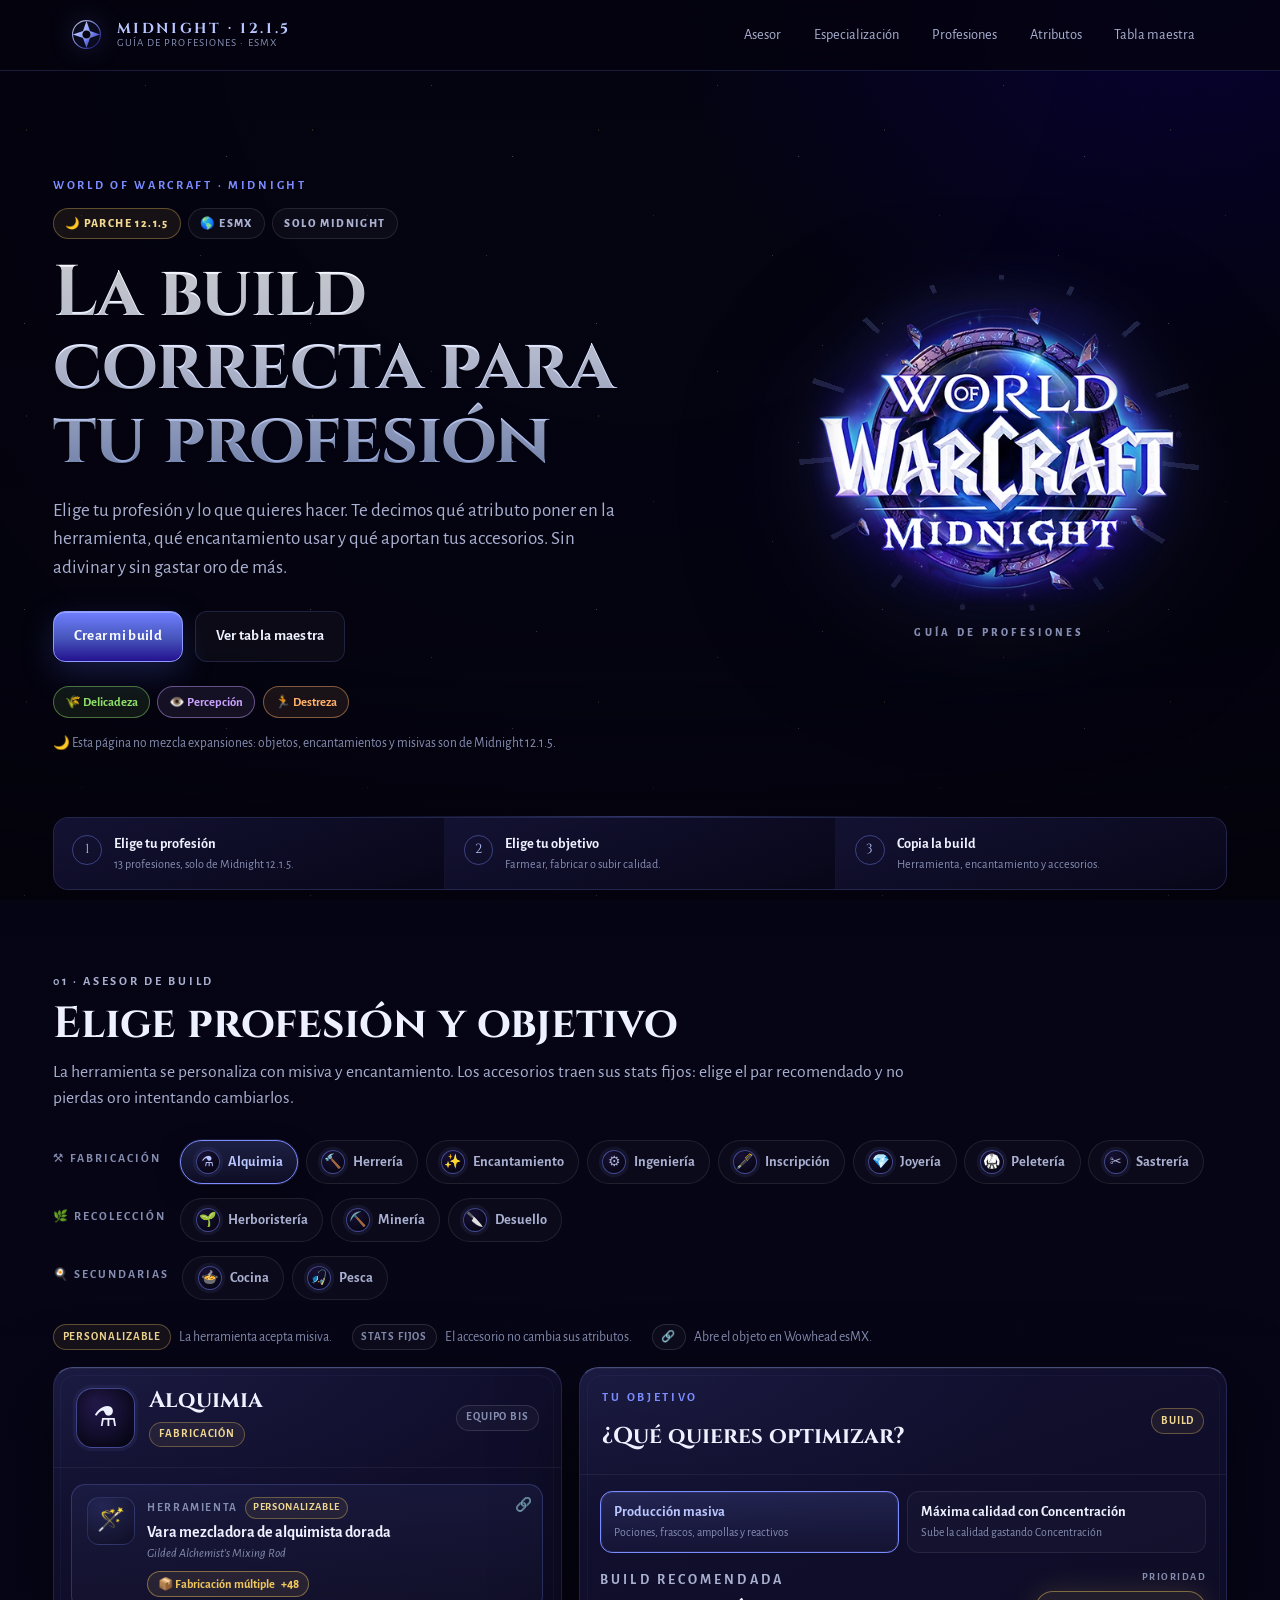
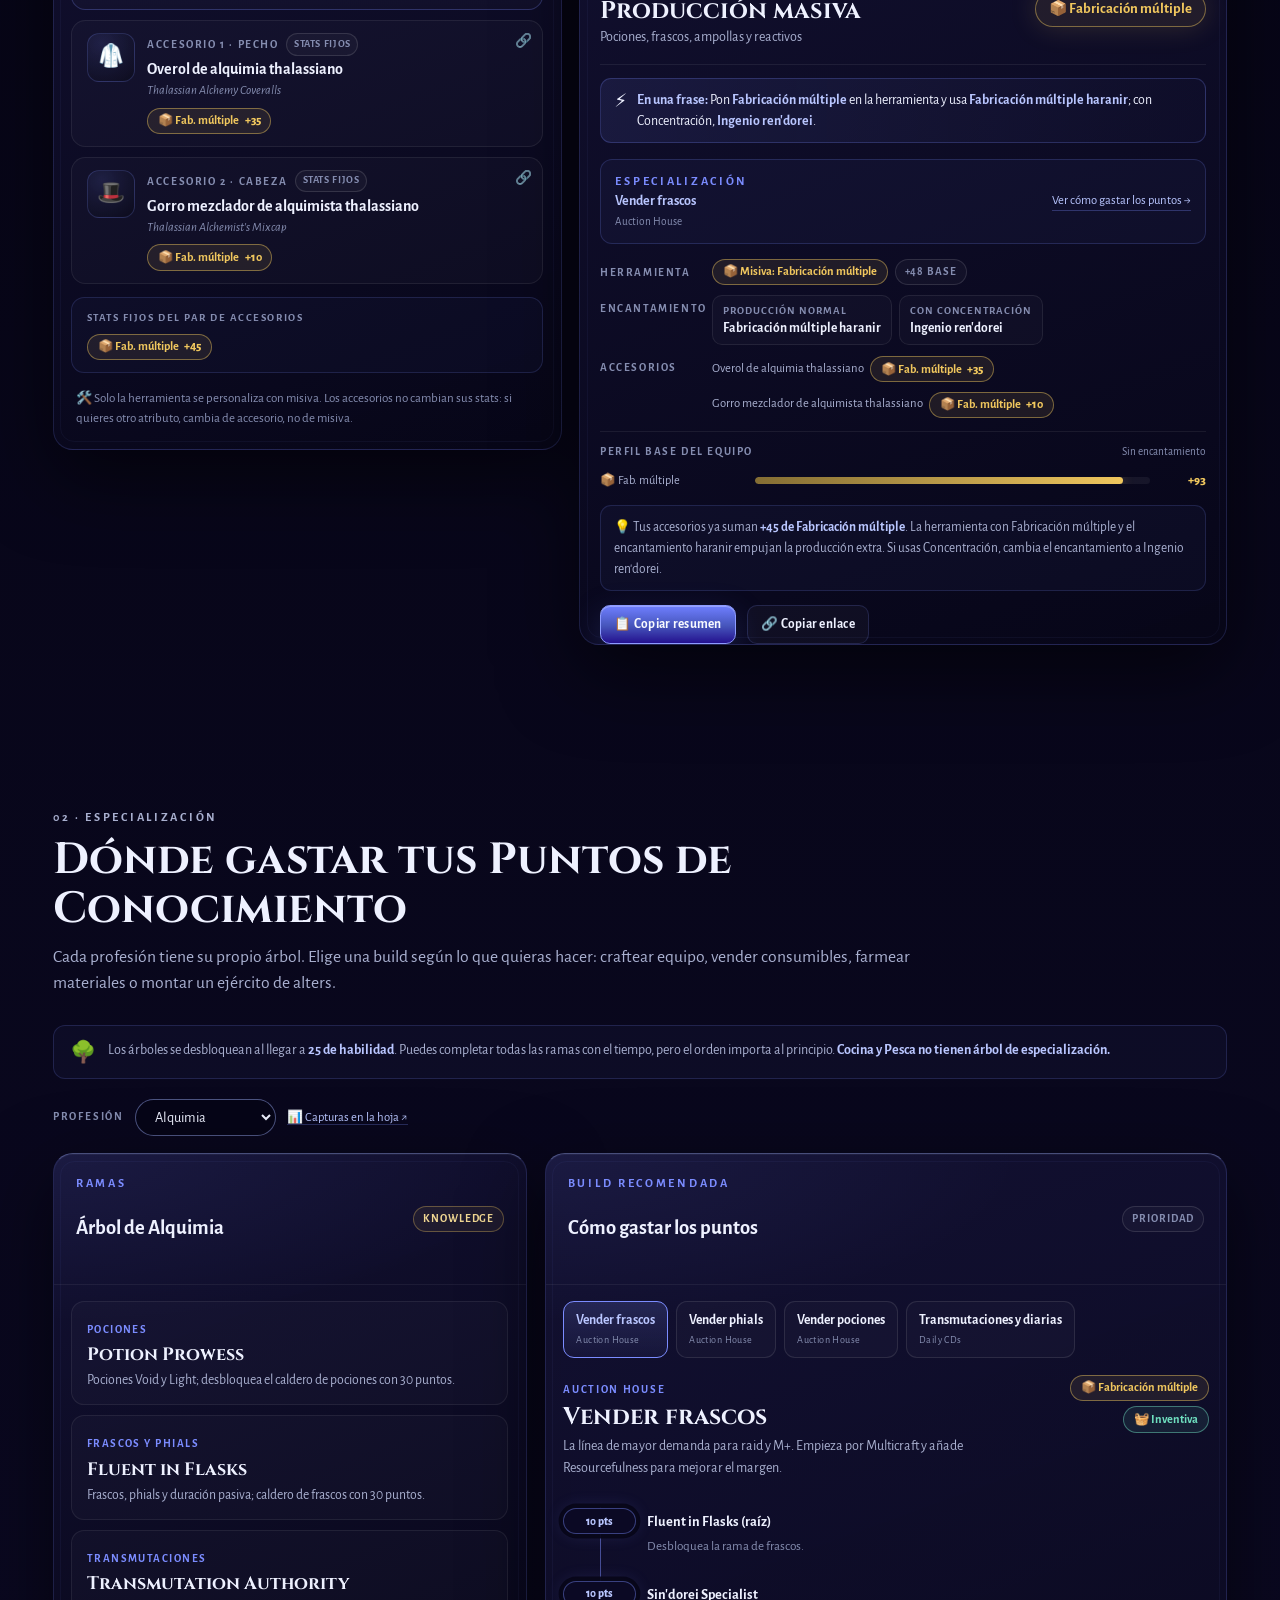
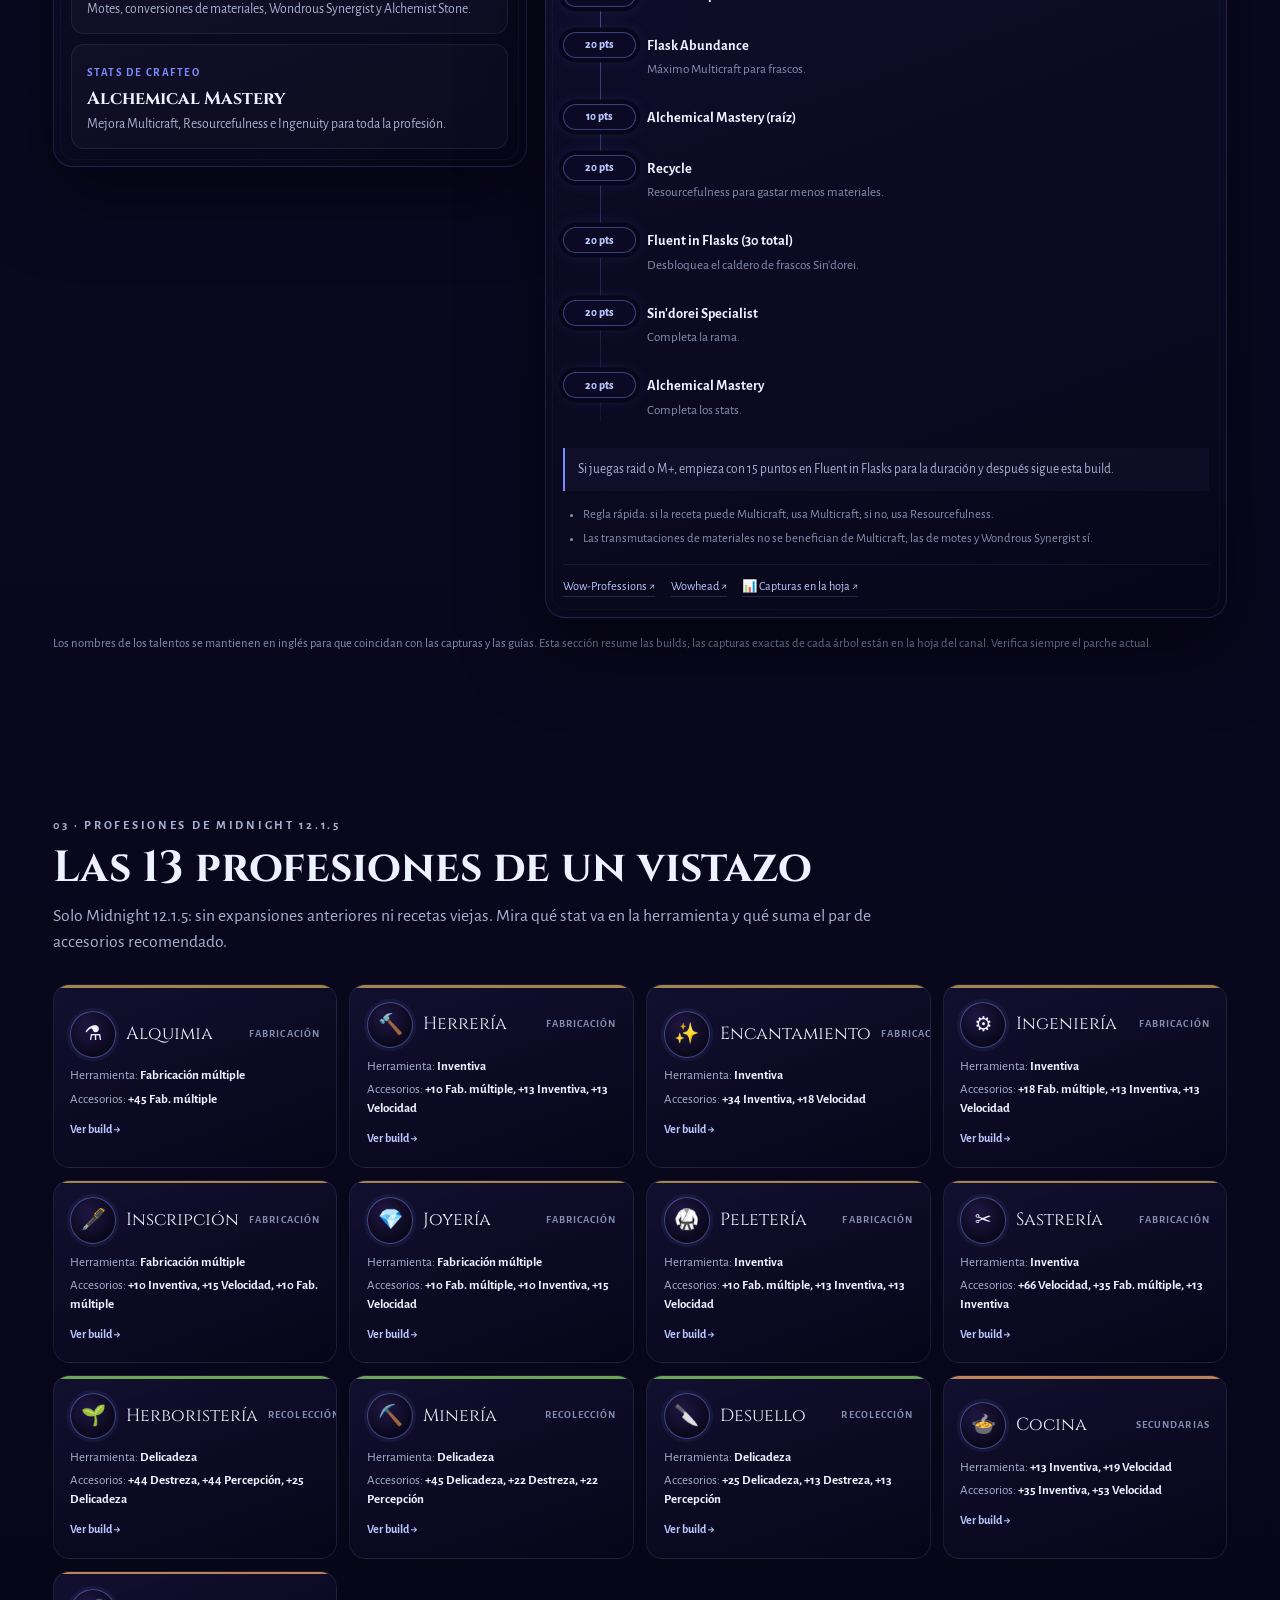
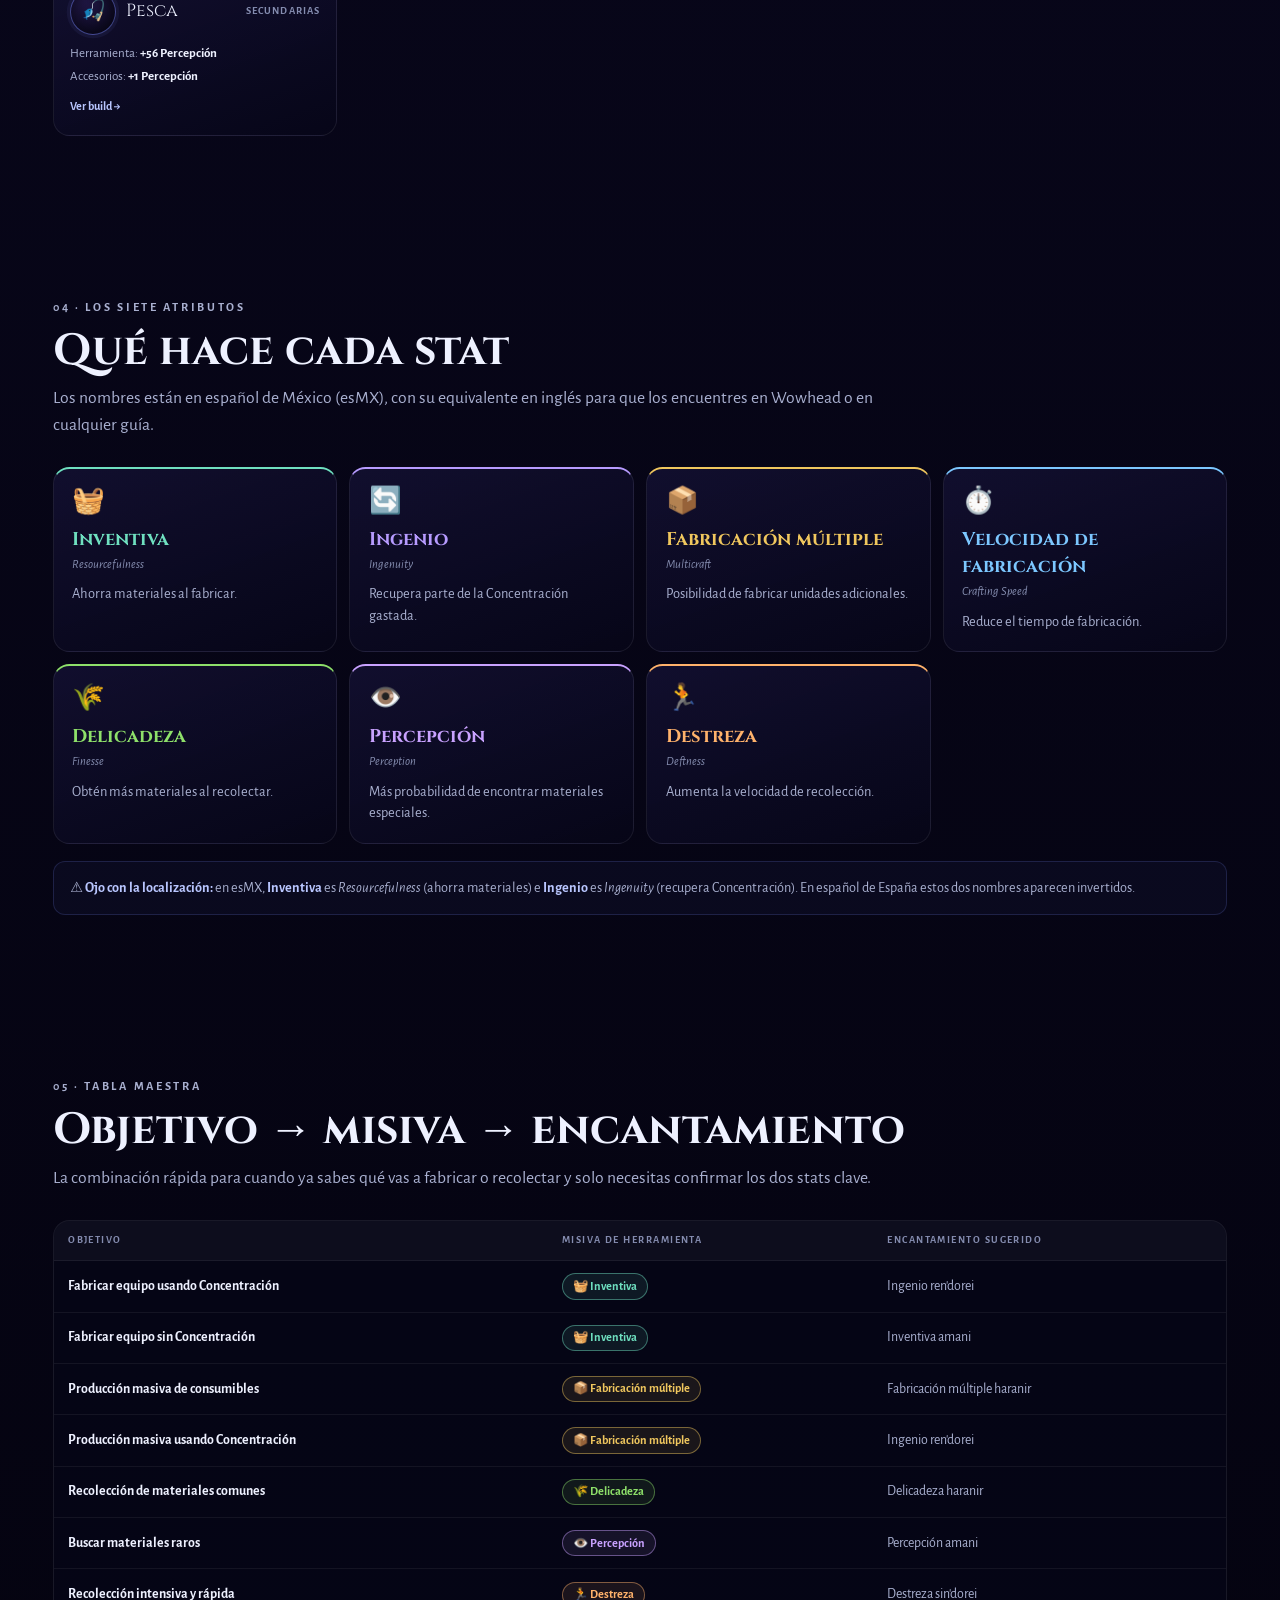
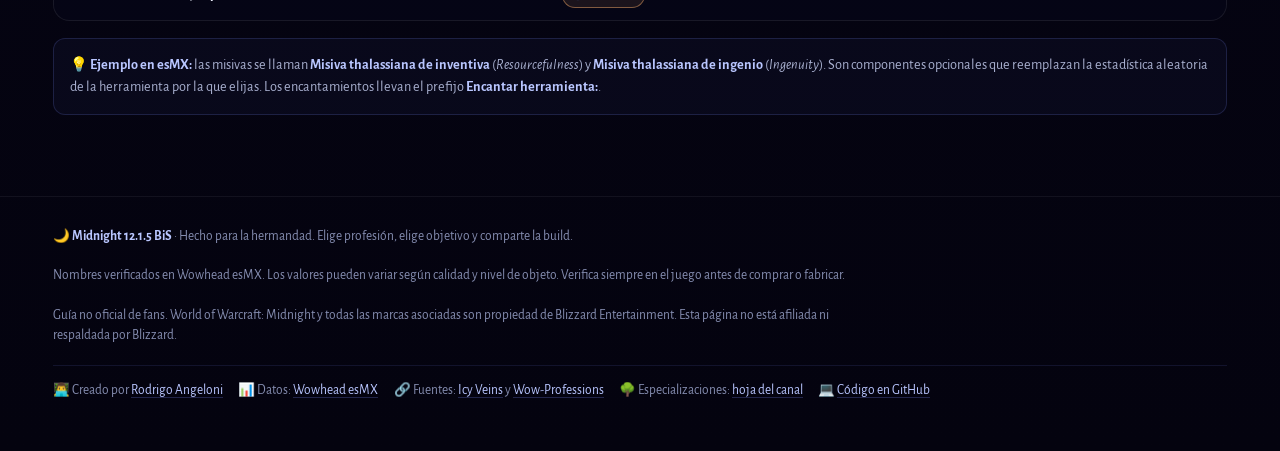
==== commit 063fbd24: "Complete Midnight retheme: mobile nav, responsive table, share links and social image" ====
--- a/index.html
+++ b/index.html
@@ -10,7 +10,9 @@
   <title>Midnight 12.1.5 BiS · Asesor de profesiones</title>
   <meta name="description" content="Guía visual de WoW: Midnight 12.1.5. Elige tu profesión y tu objetivo para saber qué atributo poner en la herramienta, qué encantamiento usar, qué aportan tus accesorios y cómo gastar tus Puntos de Conocimiento.">
   <meta name="author" content="Rodrigo Angeloni">
+  <link rel="canonical" href="https://rodrigoangeloni.github.io/wow-midnight-bis/">
   <meta property="og:type" content="website">
+  <meta property="og:locale" content="es_MX">
   <meta property="og:site_name" content="Midnight 12.1.5 BiS">
   <meta property="og:title" content="Midnight 12.1.5 · BiS de profesiones">
   <meta property="og:description" content="Elige tu profesión y tu objetivo: qué atributo poner en la herramienta, qué encantamiento usar, qué aportan tus accesorios y cómo gastar tus puntos de especialización.">
@@ -28,12 +30,12 @@
   <link rel="preconnect" href="https://fonts.googleapis.com">
   <link rel="preconnect" href="https://fonts.gstatic.com" crossorigin>
   <link href="https://fonts.googleapis.com/css2?family=Alegreya+Sans:wght@400;500;700;800&family=Cinzel:wght@500;600;700&display=swap" rel="stylesheet">
-  <link rel="stylesheet" href="assets/css/styles.css?v=voidlight-3">
+  <link rel="stylesheet" href="assets/css/styles.css?v=voidlight-5">
 </head>
 <body>
   <!-- Barra superior -->
   <header class="topbar">
-    <a class="brand" href="#top" aria-label="Ir al inicio">
+    <a class="brand" href="#top">
       <svg class="brand-mark" viewBox="0 0 32 32" aria-hidden="true" focusable="false">
         <defs>
           <linearGradient id="brand-sigil-grad" x1="0" y1="0" x2="1" y2="1">
@@ -59,6 +61,13 @@
       <a href="#atributos">Atributos</a>
       <a href="#maestra">Tabla maestra</a>
     </nav>
+    <nav class="section-jump" aria-label="Navegación rápida">
+      <a href="#advisor">Asesor</a>
+      <a href="#especializacion">Especialización</a>
+      <a href="#vista-rapida">Profesiones</a>
+      <a href="#atributos">Atributos</a>
+      <a href="#maestra">Tabla maestra</a>
+    </nav>
   </header>
 
   <!-- Contenido principal -->
@@ -116,6 +125,7 @@
       </div>
 
       <div id="professionPicker" class="profession-picker" role="group" aria-label="Elegir profesión"></div>
+      <p id="selectionStatus" class="sr-only" aria-live="polite"></p>
 
       <div class="legend">
         <span><span class="badge badge-gold">Personalizable</span> La herramienta acepta misiva.</span>
@@ -124,7 +134,7 @@
       </div>
 
       <div class="advisor-grid">
-        <aside class="panel gear-panel" aria-live="polite">
+        <aside class="panel gear-panel">
           <div class="panel-head">
             <div class="prof-title">
               <span class="prof-icon lg" id="profEmoji" aria-hidden="true">⚗️</span>
@@ -143,7 +153,7 @@
           <p class="micro-note">🛠️ Solo la herramienta se personaliza con misiva. Los accesorios no cambian sus stats: si quieres otro atributo, cambia de accesorio, no de misiva.</p>
         </aside>
 
-        <div class="panel build-panel" aria-live="polite">
+        <div class="panel build-panel">
           <div class="panel-head">
             <div>
               <p class="section-kicker">Tu objetivo</p>
@@ -174,7 +184,7 @@
         <span id="specSheetLink" class="spec-sheet-link"></span>
       </div>
       <div class="spec-layout">
-        <aside class="panel spec-trees-panel" aria-live="polite">
+        <aside class="panel spec-trees-panel">
           <div class="panel-head">
             <div>
               <p class="section-kicker">Ramas</p>
@@ -184,7 +194,7 @@
           </div>
           <div id="specTreeList" class="spec-tree-list"></div>
         </aside>
-        <div class="panel spec-build-panel" aria-live="polite">
+        <div class="panel spec-build-panel">
           <div class="panel-head">
             <div>
               <p class="section-kicker">Build recomendada</p>
@@ -231,11 +241,12 @@
       </div>
       <div class="table-wrap">
         <table>
+          <caption class="sr-only">Objetivo, misiva de herramienta y encantamiento sugerido para cada tipo de build.</caption>
           <thead>
             <tr>
-              <th>Objetivo</th>
-              <th>Misiva de herramienta</th>
-              <th>Encantamiento sugerido</th>
+              <th scope="col">Objetivo</th>
+              <th scope="col">Misiva de herramienta</th>
+              <th scope="col">Encantamiento sugerido</th>
             </tr>
           </thead>
           <tbody id="masterBody"></tbody>
@@ -265,6 +276,6 @@
 
   <script src="assets/js/data.js" defer></script>
   <script src="assets/js/specializations.js" defer></script>
-  <script src="assets/js/app.js?v=voidlight-2" defer></script>
+  <script src="assets/js/app.js?v=voidlight-5" defer></script>
 </body>
 </html>
--- a/assets/css/styles.css
+++ b/assets/css/styles.css
@@ -47,7 +47,6 @@
     radial-gradient(900px 620px at 96% 0%, rgba(14, 2, 113, .38), transparent 64%),
     radial-gradient(800px 520px at 50% 112%, rgba(216, 180, 90, .045), transparent 72%),
     linear-gradient(180deg, #04030f 0%, #0a0820 48%, #04030f 100%);
-  background-attachment: fixed;
 }
 body::before {
   content: "";
@@ -81,6 +80,17 @@
 button, input, textarea, select { font: inherit; }
 button { cursor: pointer; }
 :focus-visible { outline: 2px solid var(--accent-2); outline-offset: 3px; }
+.sr-only {
+  position: absolute;
+  width: 1px;
+  height: 1px;
+  padding: 0;
+  margin: -1px;
+  overflow: hidden;
+  clip: rect(0, 0, 0, 0);
+  white-space: nowrap;
+  border: 0;
+}
 
 /* Topbar */
 .topbar {
@@ -138,6 +148,7 @@
   transition: color .2s, border-color .2s, background .2s;
 }
 .topnav a:hover { color: var(--accent-2); border-color: var(--line); background: rgba(123, 140, 255, .06); }
+.section-jump { display: none; }
 
 main { position: relative; z-index: 1; }
 
@@ -1100,7 +1111,73 @@
   text-align: center;
 }
 
+/* Legibilidad fina */
+.badge { font-size: .64rem; letter-spacing: .08em; }
+.gear-slot { font-size: .65rem; }
+.gear-slot .badge { font-size: .6rem; }
+.gear-en { font-size: .73rem; }
+.gear-summary > span { font-size: .62rem; }
+.tab-label { font-size: .68rem; }
+.section-kicker, .eyebrow { font-size: .7rem; }
+.patch-badge { font-size: .66rem; }
+.hero-note { font-size: .76rem; }
+.legend { font-size: .78rem; }
+.quick-cat { font-size: .6rem; }
+.quick-line { font-size: .74rem; }
+.stat-en { font-size: .71rem; }
+.stat-card p:last-child { font-size: .82rem; }
+.spec-tree-focus, .spec-tag { font-size: .64rem; }
+.row-label { font-size: .64rem; }
+.profile-head span, .profile-head small { font-size: .64rem; }
+.enchant-option small { font-size: .62rem; }
+.enchant-option strong { font-size: .77rem; }
+.spec-points { font-size: .66rem; }
+.spec-step small { font-size: .75rem; }
+.spec-disclaimer { font-size: .72rem; }
+.footer { font-size: .76rem; }
+
+/* Acento de categoría en el directorio */
+.quick-card::before {
+  content: "";
+  position: absolute;
+  inset: 0 0 auto;
+  height: 2px;
+  background: var(--cat, var(--accent));
+  opacity: .72;
+}
+.quick-card[data-cat="crafting"] { --cat: var(--sunwell); }
+.quick-card[data-cat="gathering"] { --cat: var(--green); }
+.quick-card[data-cat="secondary"] { --cat: var(--orange); }
+.quick-card:hover::before { opacity: 1; }
+
+/* Ruta de constelación de especialización */
+.spec-steps { position: relative; }
+.spec-steps::before {
+  content: "";
+  position: absolute;
+  top: 10px;
+  bottom: 10px;
+  left: 33px;
+  width: 1px;
+  background: linear-gradient(180deg, rgba(123, 140, 255, .55), rgba(123, 140, 255, .08));
+}
+.spec-step {
+  position: relative;
+  padding: 11px 0;
+  border-bottom: 0;
+}
+.spec-points {
+  position: relative;
+  z-index: 1;
+  background: #0b0924;
+  border-color: rgba(123, 140, 255, .42);
+  box-shadow: 0 0 0 4px rgba(7, 6, 24, .92), 0 0 16px rgba(123, 140, 255, .18);
+}
+
 /* Responsive */
+@media (min-width: 981px) {
+  .spec-trees-panel { position: sticky; top: 96px; }
+}
 @media (max-width: 980px) {
   .hero { grid-template-columns: 1fr; }
   .hero-art { order: -1; }
@@ -1111,10 +1188,45 @@
   .priority { max-width: none; }
 }
 @media (max-width: 780px) {
+  html { scroll-padding-top: 142px; }
+  .topbar { flex-wrap: wrap; row-gap: 10px; }
   .topnav { display: none; }
+  .section-jump {
+    display: flex;
+    flex-basis: 100%;
+    gap: 6px;
+    margin: 0 -2px;
+    padding: 1px 2px 2px;
+    overflow-x: auto;
+    scrollbar-width: none;
+    -webkit-overflow-scrolling: touch;
+  }
+  .section-jump::-webkit-scrollbar { display: none; }
+  .section-jump a {
+    display: inline-flex;
+    flex: 0 0 auto;
+    align-items: center;
+    min-height: 40px;
+    padding: 8px 12px;
+    border: 1px solid var(--line);
+    border-radius: 999px;
+    background: rgba(123, 140, 255, .06);
+    color: var(--muted);
+    font-size: .76rem;
+    font-weight: 700;
+    text-decoration: none;
+    white-space: nowrap;
+  }
+  .section-jump a:hover,
+  .section-jump a:focus-visible {
+    border-color: var(--line-strong);
+    background: rgba(123, 140, 255, .11);
+    color: var(--accent-2);
+  }
 }
 @media (max-width: 680px) {
   .topnav { display: none; }
+  .prof-tab { min-height: 38px; }
   .hero { padding-top: 34px; }
   .hero-art { display: flex; margin-bottom: 4px; }
   .hero-emblem { width: min(250px, 70vw); }
@@ -1138,6 +1250,49 @@
   .spec-build-head { flex-direction: column; }
   .spec-stats { justify-content: flex-start; max-width: none; }
   .spec-step { grid-template-columns: 58px minmax(0, 1fr); }
+  .spec-steps::before { left: 29px; }
+  .table-wrap { overflow: visible; border: 0; background: transparent; }
+  table { min-width: 0; border-collapse: separate; border-spacing: 0 10px; }
+  thead {
+    position: absolute;
+    width: 1px;
+    height: 1px;
+    overflow: hidden;
+    clip: rect(0, 0, 0, 0);
+    white-space: nowrap;
+  }
+  tbody { display: block; }
+  tbody tr {
+    display: block;
+    overflow: hidden;
+    border: 1px solid var(--line);
+    border-radius: 14px;
+    background: linear-gradient(160deg, rgba(20, 18, 52, .82), rgba(7, 6, 24, .92));
+  }
+  tbody td {
+    display: block;
+    padding: 9px 14px;
+    border-bottom: 1px solid rgba(255, 255, 255, .055);
+    font-size: .8rem;
+  }
+  tbody td:last-child { border-bottom: 0; }
+  tbody td::before {
+    content: attr(data-label);
+    display: block;
+    margin-bottom: 3px;
+    color: var(--muted-2);
+    font-size: .6rem;
+    font-weight: 700;
+    letter-spacing: .12em;
+    text-transform: uppercase;
+  }
+  tbody td:first-child {
+    background: rgba(123, 140, 255, .055);
+    color: var(--text);
+    font-family: var(--font-display);
+    font-size: .94rem;
+  }
+  tbody tr:hover td { background: transparent; }
   .footer { padding-bottom: 34px; }
 }
 @media (prefers-reduced-motion: reduce) {
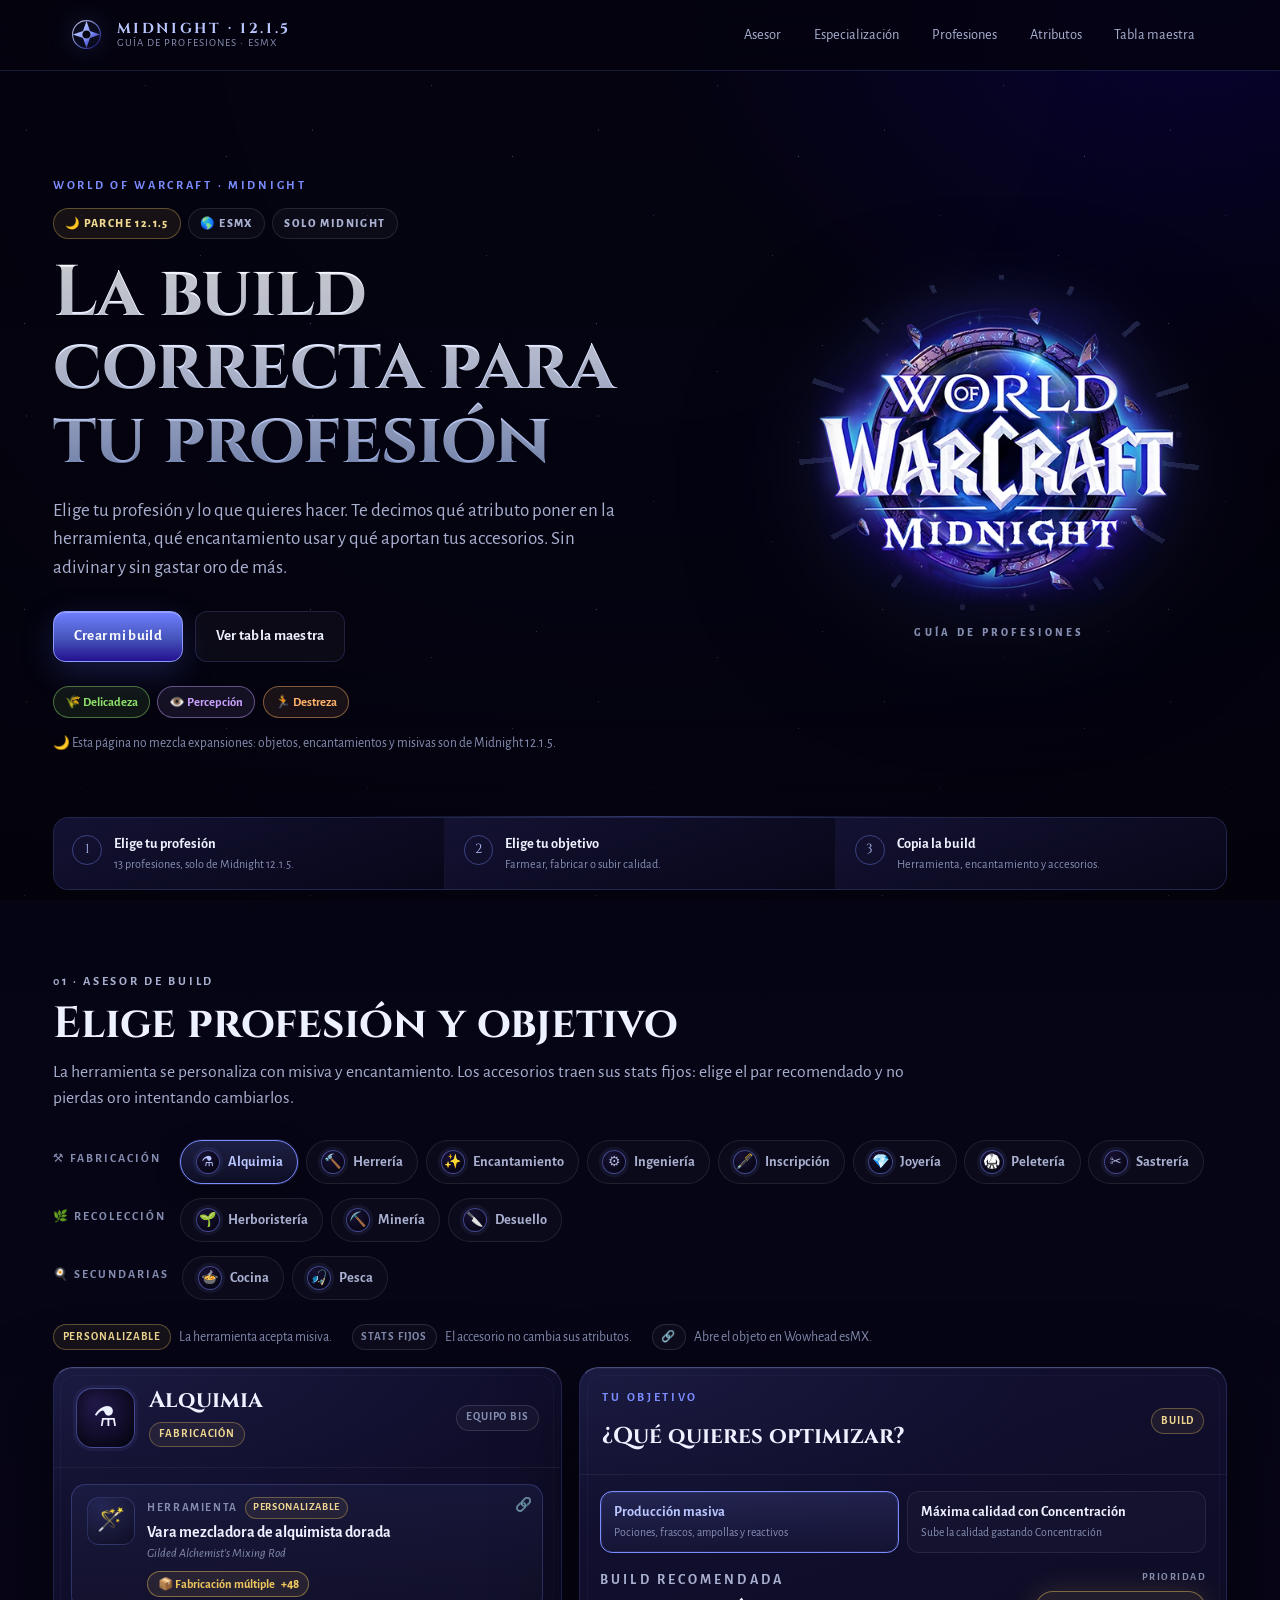
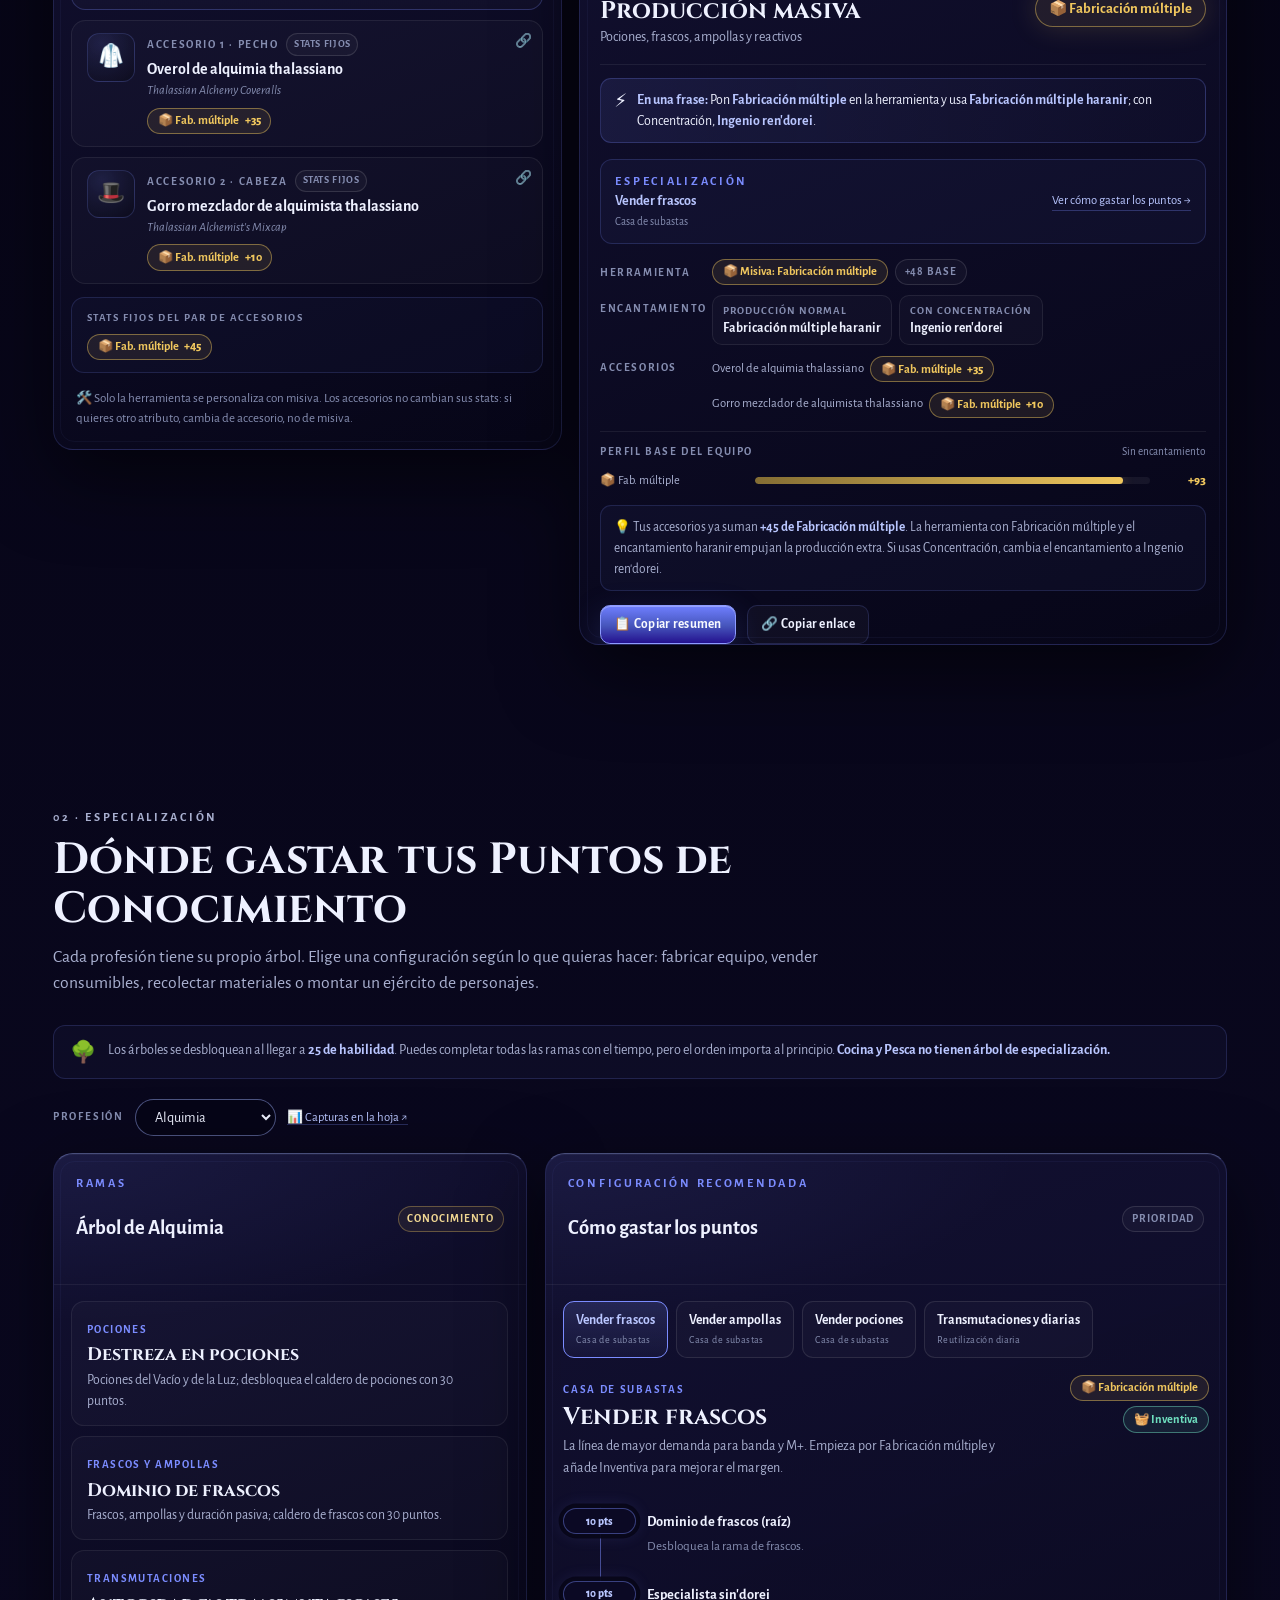
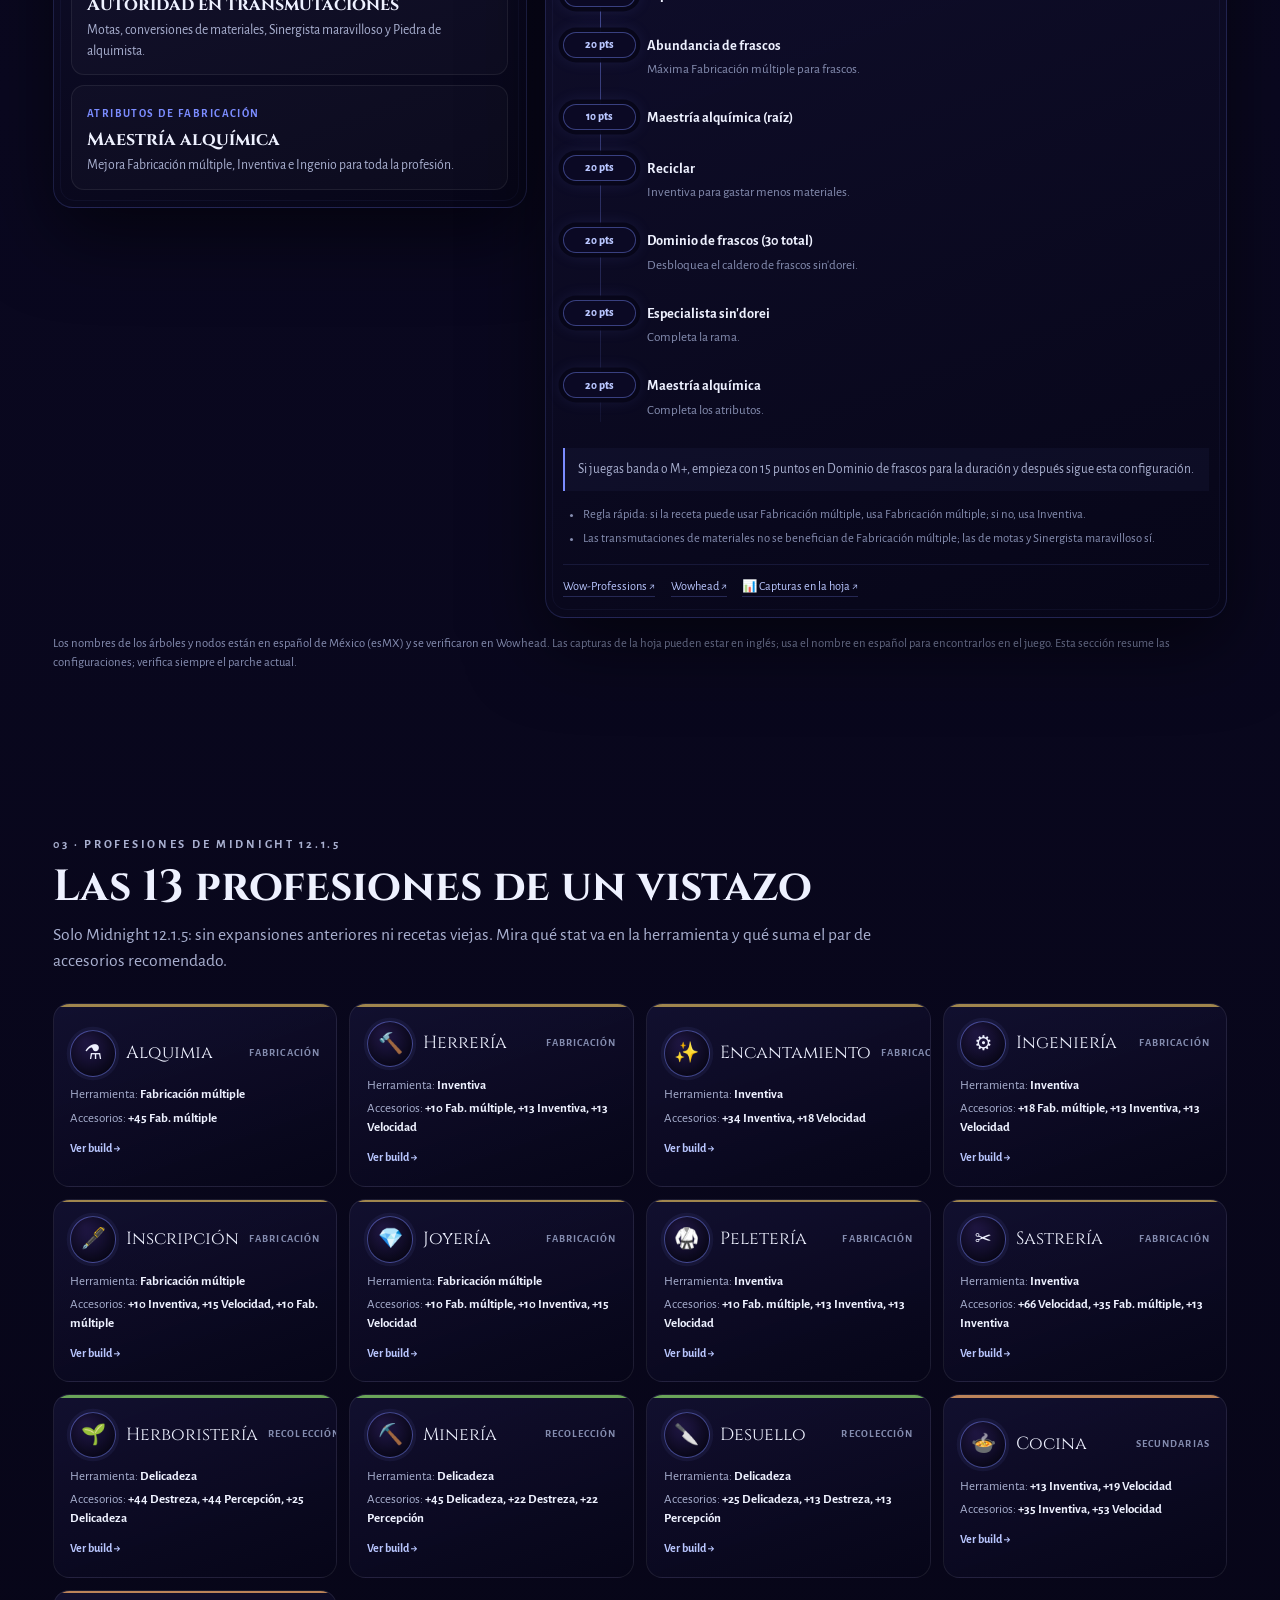
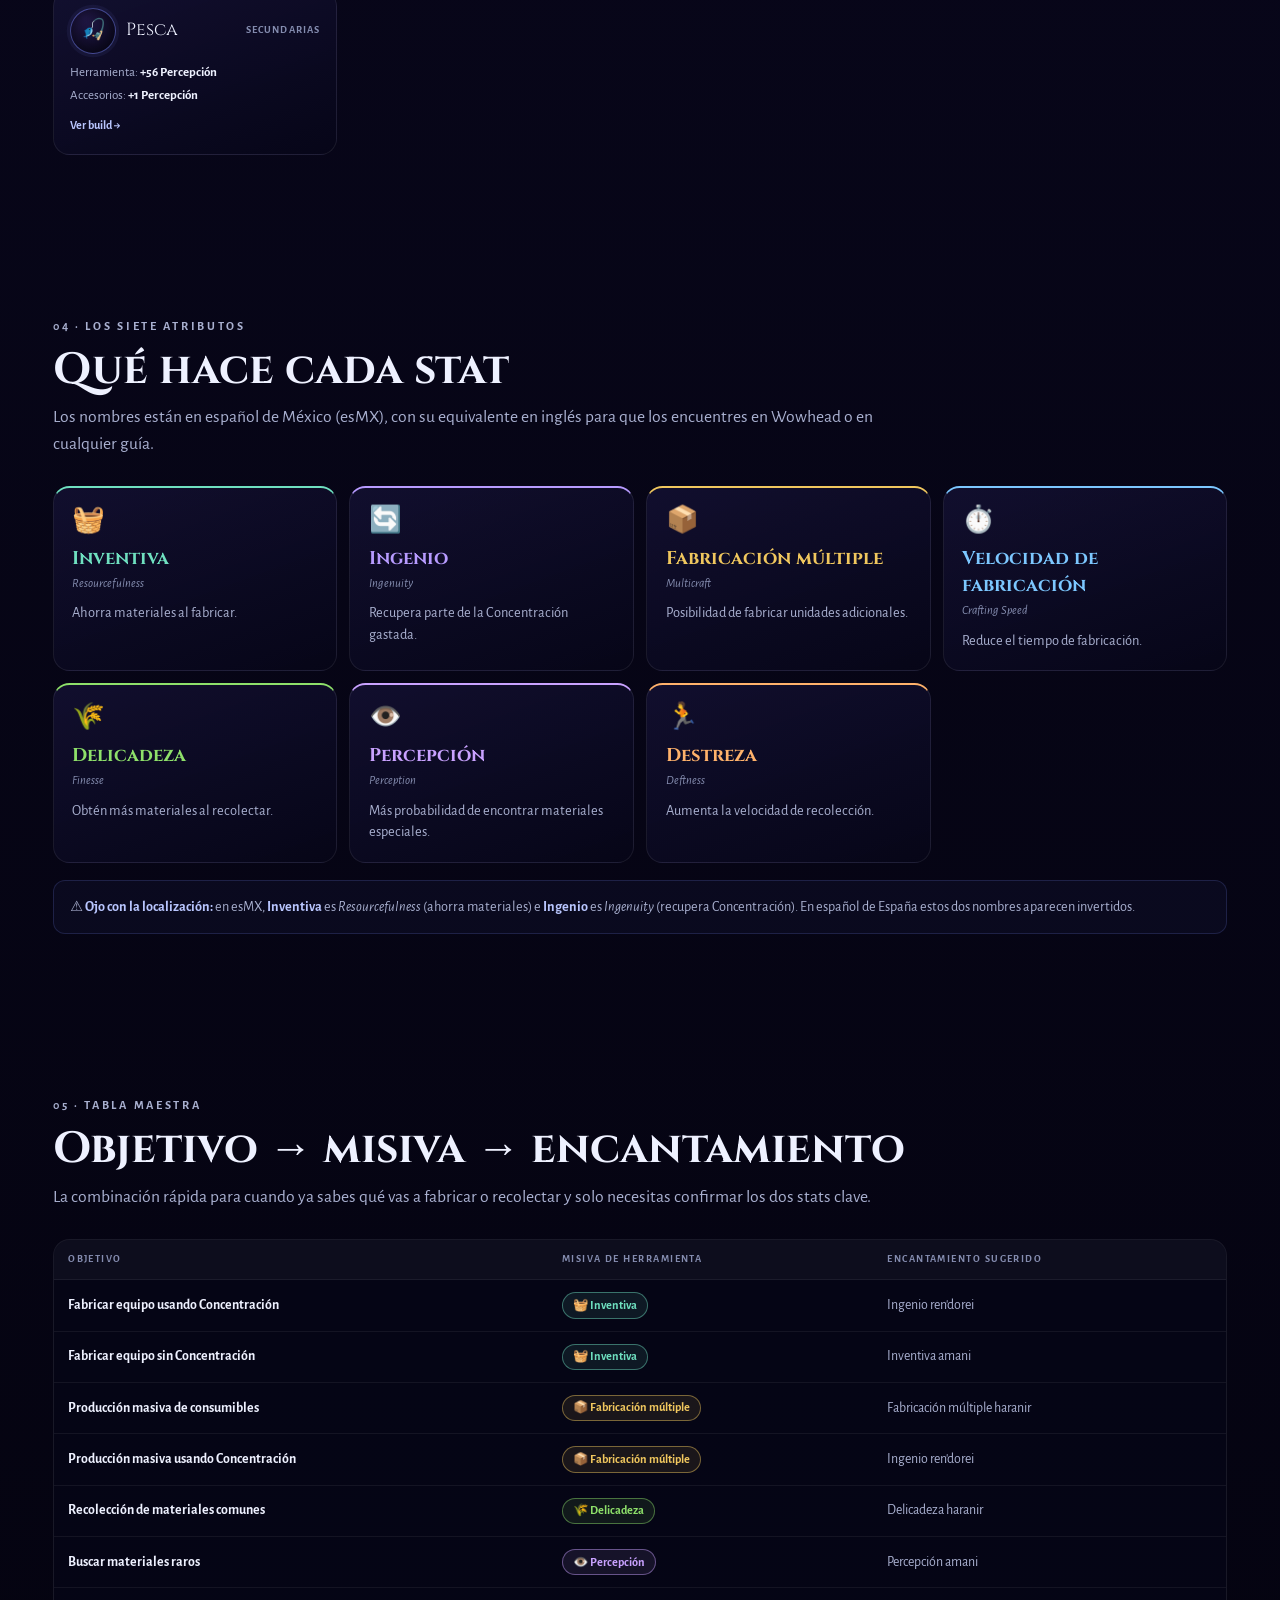
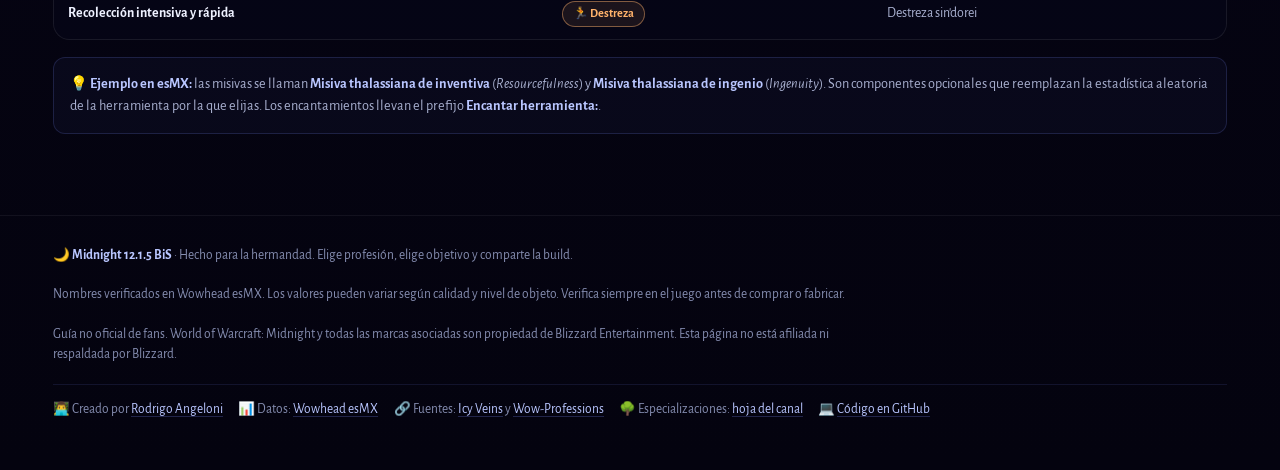
==== commit 7b25c9e7: "Localize specialization trees, nodes and tags to esMX" ====
--- a/index.html
+++ b/index.html
@@ -172,7 +172,7 @@
       <div class="section-head">
         <p class="section-kicker">02 · Especialización</p>
         <h2>Dónde gastar tus Puntos de Conocimiento</h2>
-        <p>Cada profesión tiene su propio árbol. Elige una build según lo que quieras hacer: craftear equipo, vender consumibles, farmear materiales o montar un ejército de alters.</p>
+        <p>Cada profesión tiene su propio árbol. Elige una configuración según lo que quieras hacer: fabricar equipo, vender consumibles, recolectar materiales o montar un ejército de personajes.</p>
       </div>
       <div class="spec-callout">
         <span aria-hidden="true">🌳</span>
@@ -190,23 +190,23 @@
               <p class="section-kicker">Ramas</p>
               <h3>Árbol de <span id="specProfName">Sastrería</span></h3>
             </div>
-            <span class="badge badge-gold">Knowledge</span>
+            <span class="badge badge-gold">Conocimiento</span>
           </div>
           <div id="specTreeList" class="spec-tree-list"></div>
         </aside>
         <div class="panel spec-build-panel">
           <div class="panel-head">
             <div>
-              <p class="section-kicker">Build recomendada</p>
+              <p class="section-kicker">Configuración recomendada</p>
               <h3>Cómo gastar los puntos</h3>
             </div>
             <span class="badge">Prioridad</span>
           </div>
-          <div id="specBuildTabs" class="spec-build-tabs" role="group" aria-label="Elegir build de especialización"></div>
+          <div id="specBuildTabs" class="spec-build-tabs" role="group" aria-label="Elegir configuración de especialización"></div>
           <div id="specBuildContent" class="spec-build-content"></div>
         </div>
       </div>
-      <p class="spec-disclaimer">Los nombres de los talentos se mantienen en inglés para que coincidan con las capturas y las guías. Esta sección resume las builds; las capturas exactas de cada árbol están en la hoja del canal. Verifica siempre el parche actual.</p>
+      <p class="spec-disclaimer">Los nombres de los árboles y nodos están en español de México (esMX) y se verificaron en Wowhead. Las capturas de la hoja pueden estar en inglés; usa el nombre en español para encontrarlos en el juego. Esta sección resume las configuraciones; verifica siempre el parche actual.</p>
     </section>
 
     <!-- Vista rápida de profesiones -->
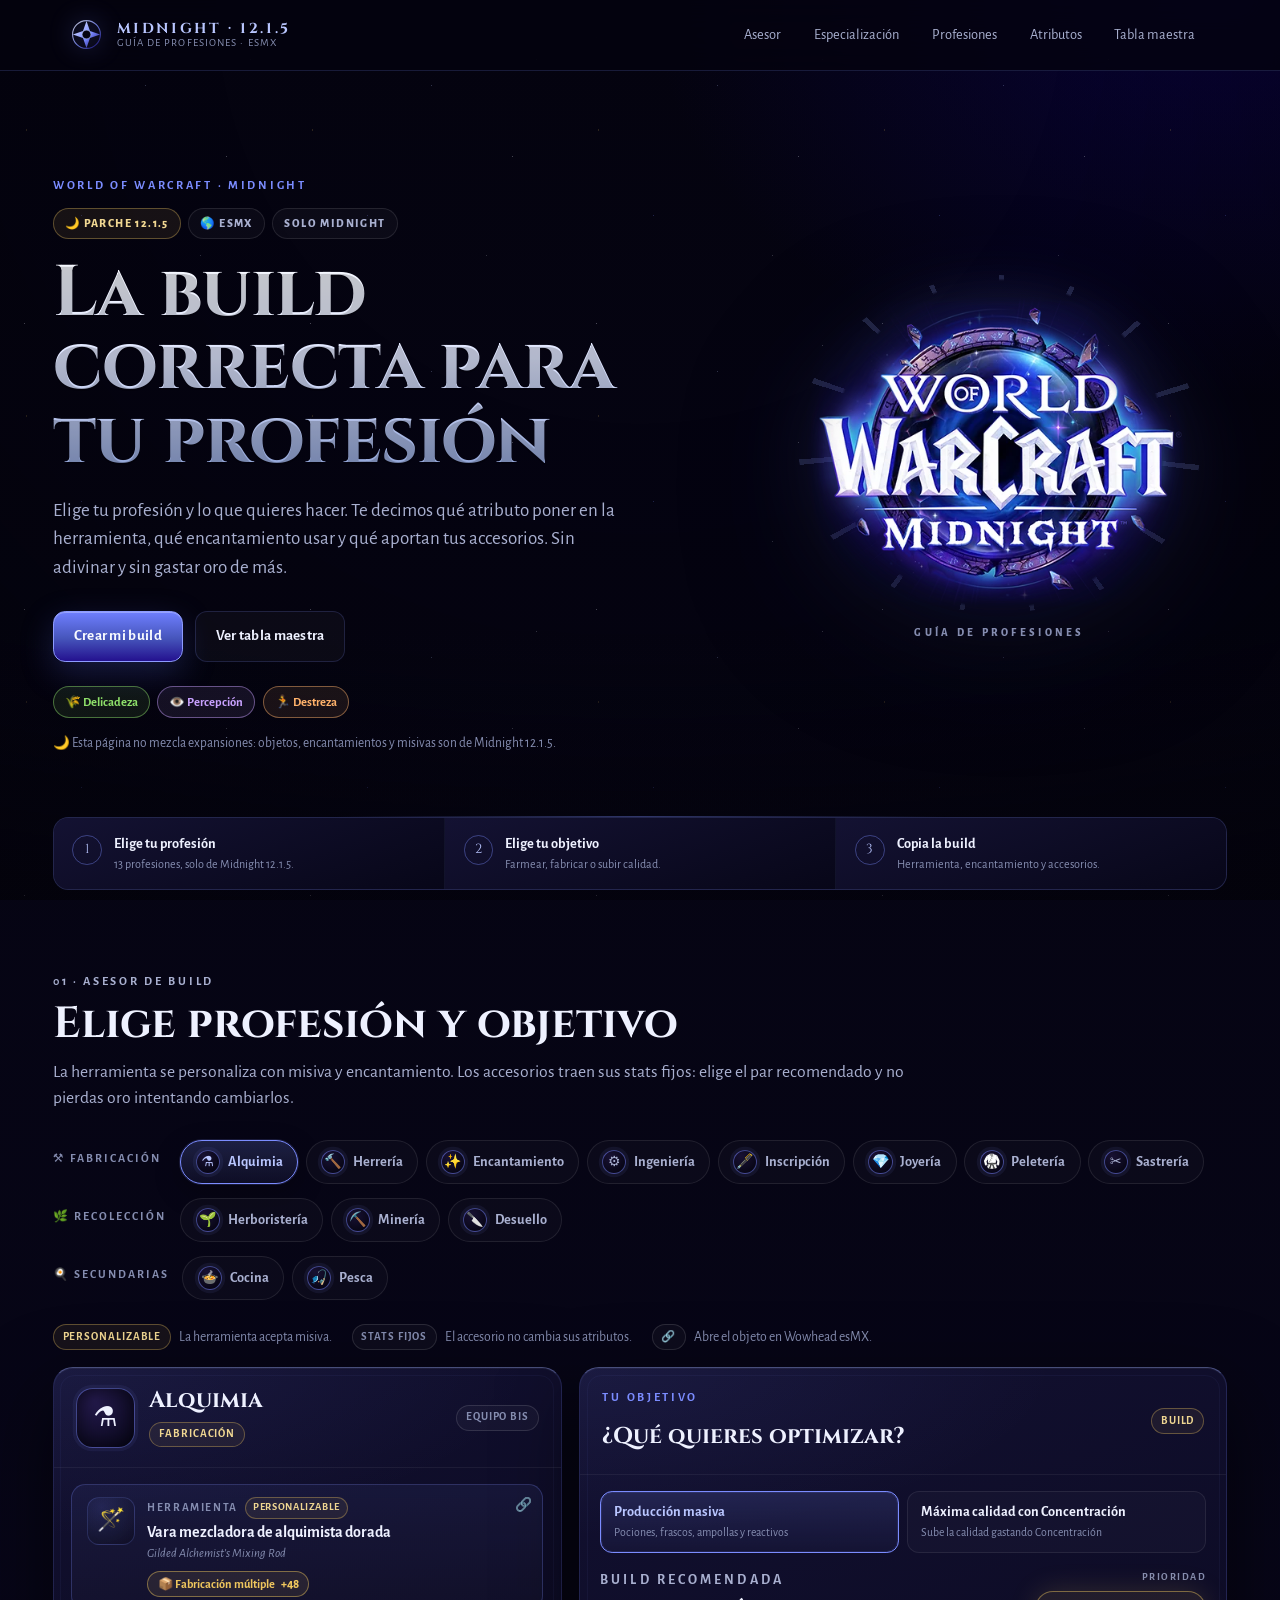
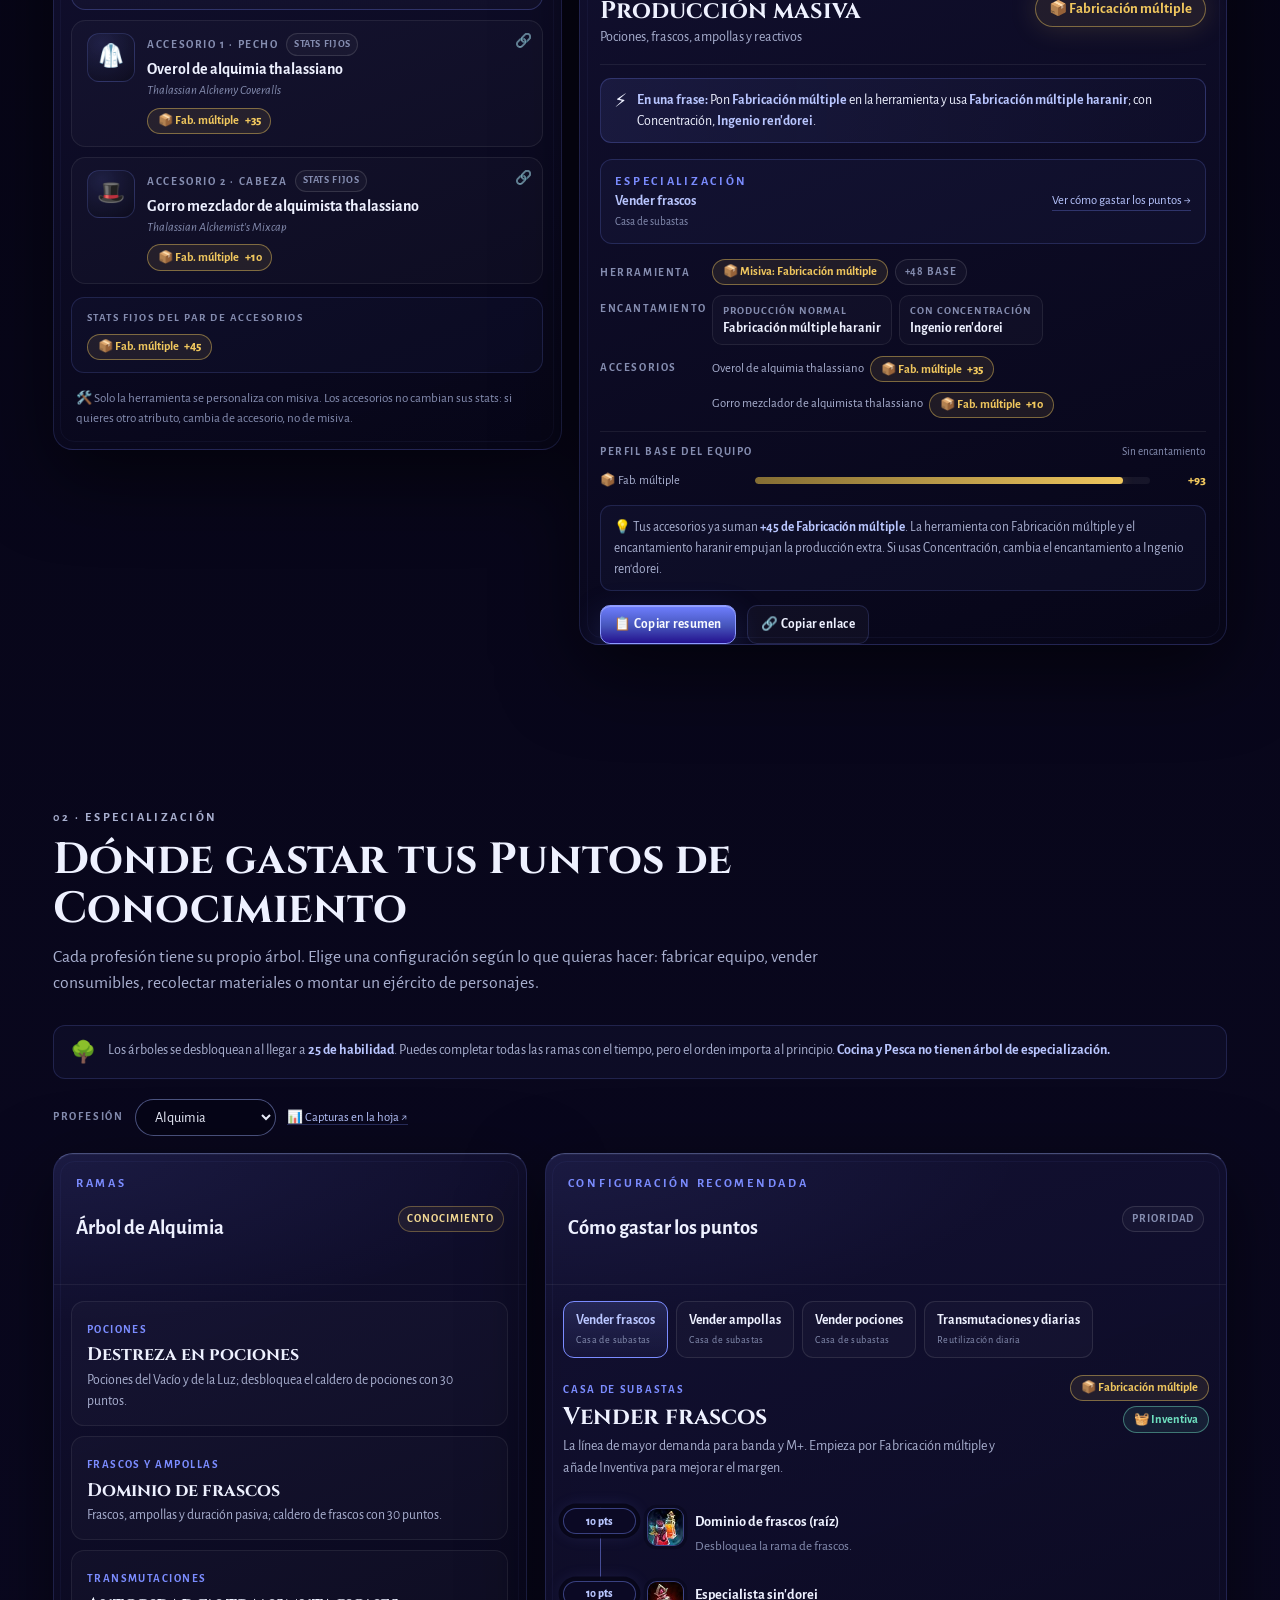
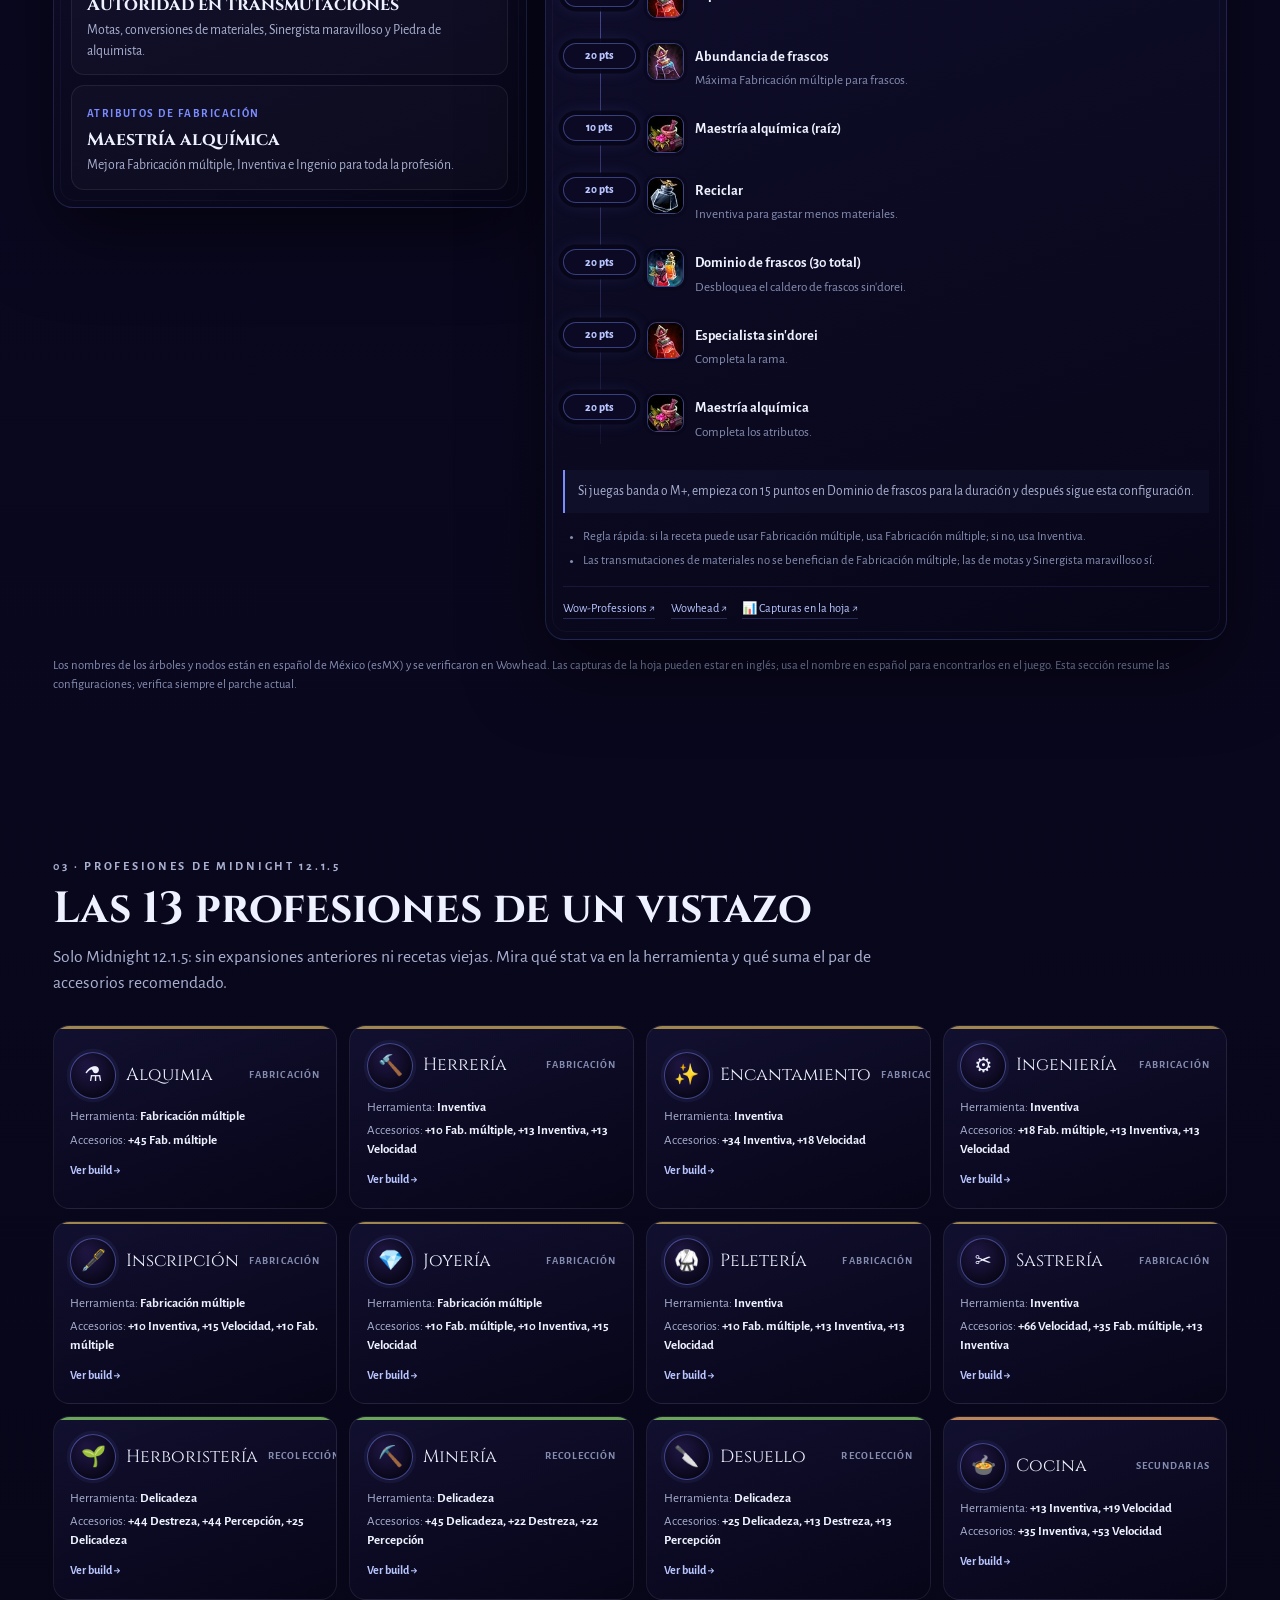
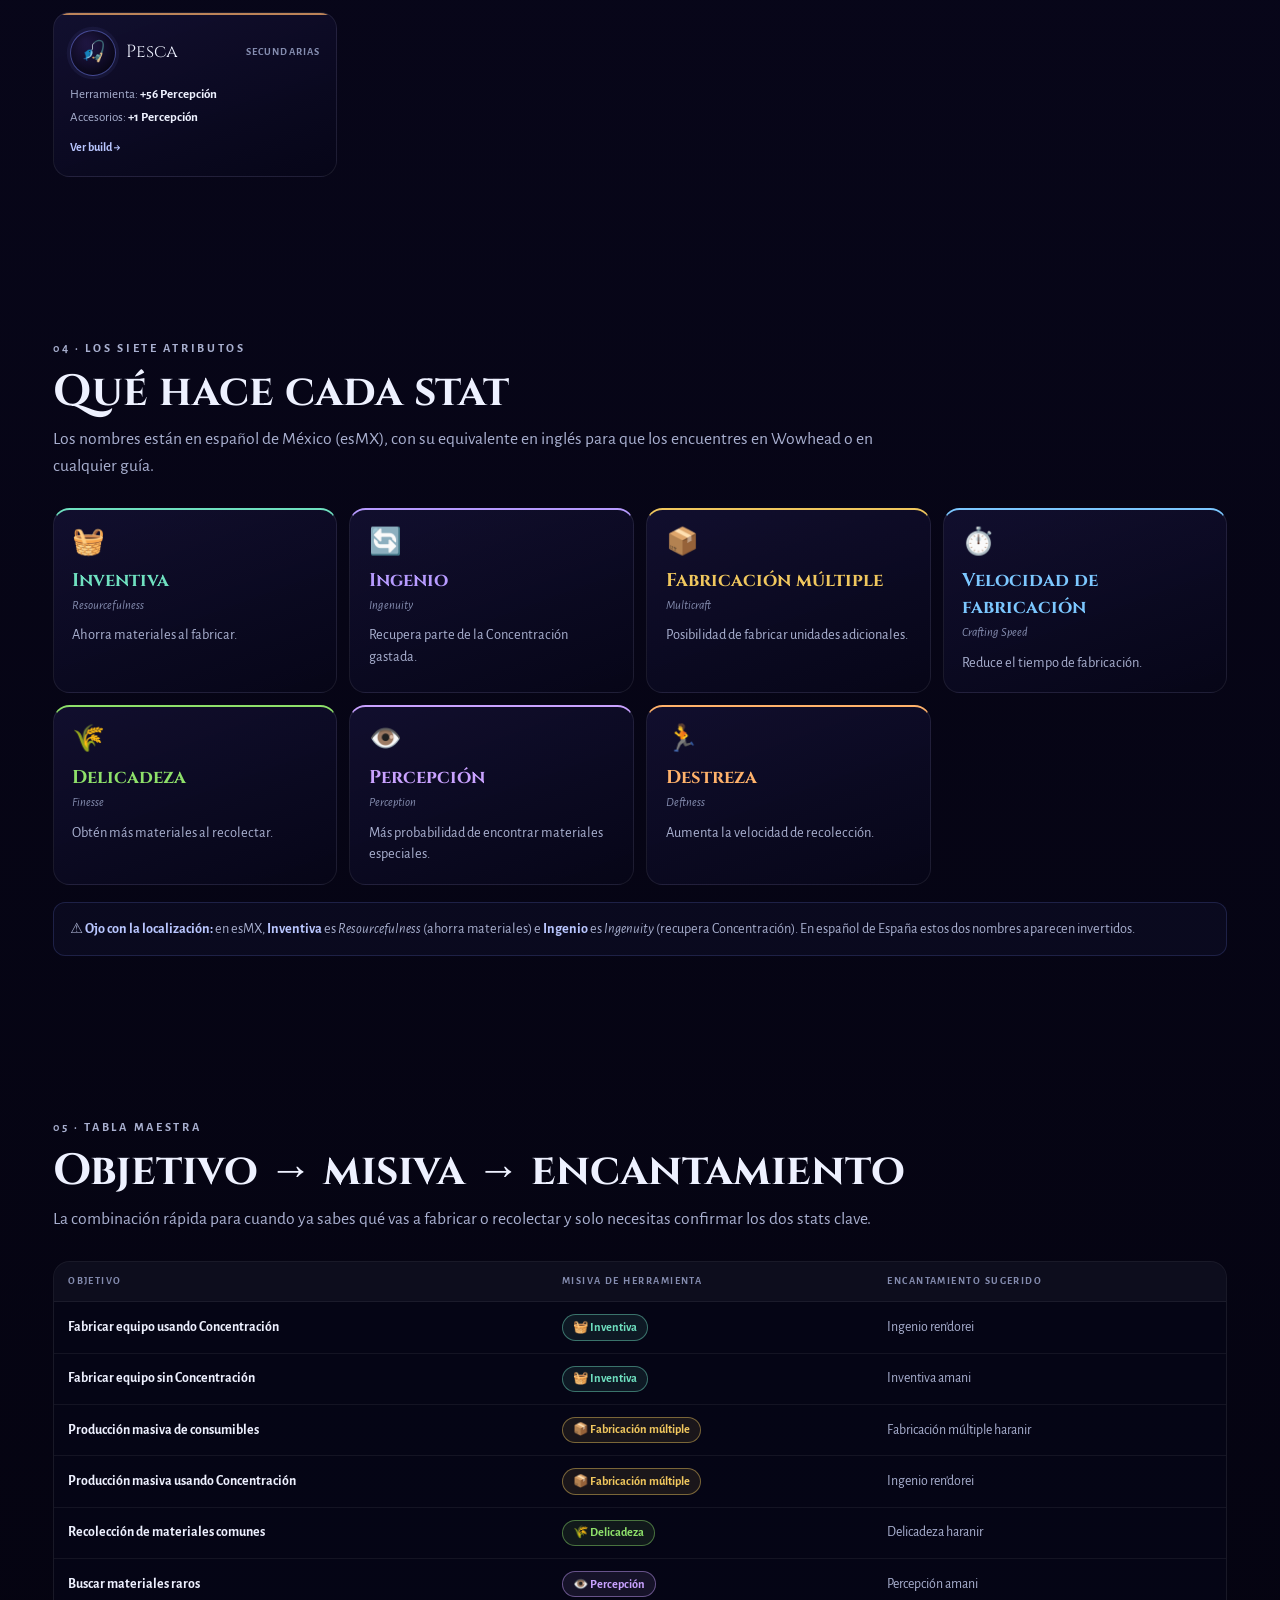
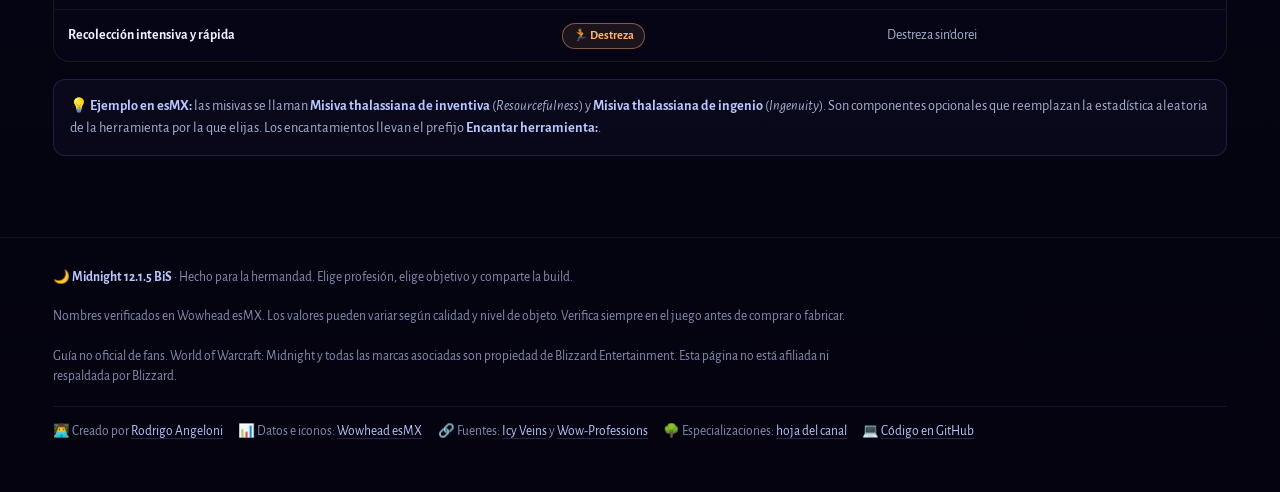
==== commit 48360974: "Add local Wowhead icons to specialization steps" ====
--- a/index.html
+++ b/index.html
@@ -30,7 +30,7 @@
   <link rel="preconnect" href="https://fonts.googleapis.com">
   <link rel="preconnect" href="https://fonts.gstatic.com" crossorigin>
   <link href="https://fonts.googleapis.com/css2?family=Alegreya+Sans:wght@400;500;700;800&family=Cinzel:wght@500;600;700&display=swap" rel="stylesheet">
-  <link rel="stylesheet" href="assets/css/styles.css?v=voidlight-5">
+  <link rel="stylesheet" href="assets/css/styles.css?v=voidlight-6">
 </head>
 <body>
   <!-- Barra superior -->
@@ -265,7 +265,7 @@
     <p class="fine">Guía no oficial de fans. World of Warcraft: Midnight y todas las marcas asociadas son propiedad de Blizzard Entertainment. Esta página no está afiliada ni respaldada por Blizzard.</p>
     <p class="credits">
       <span>👨‍💻 Creado por <a href="https://github.com/rodrigoangeloni" target="_blank" rel="noopener">Rodrigo Angeloni</a></span>
-      <span>📊 Datos: <a href="https://www.wowhead.com/mx" target="_blank" rel="noopener">Wowhead esMX</a></span>
+      <span>📊 Datos e iconos: <a href="https://www.wowhead.com/mx" target="_blank" rel="noopener">Wowhead esMX</a></span>
       <span>🔗 Fuentes: <a href="https://www.icy-veins.com/wow/professions" target="_blank" rel="noopener">Icy Veins</a> y <a href="https://www.wow-professions.com/midnight/" target="_blank" rel="noopener">Wow-Professions</a></span>
       <span>🌳 Especializaciones: <a href="https://docs.google.com/spreadsheets/d/1kKJyJ_sHOh2pIMTDjI2c1wIKFeRj2f_S/edit" target="_blank" rel="noopener">hoja del canal</a></span>
       <span>💻 <a href="https://github.com/rodrigoangeloni/wow-midnight-bis" target="_blank" rel="noopener">Código en GitHub</a></span>
@@ -275,7 +275,7 @@
   <noscript>Activa JavaScript para usar el asesor interactivo de profesiones.</noscript>
 
   <script src="assets/js/data.js" defer></script>
-  <script src="assets/js/specializations.js" defer></script>
-  <script src="assets/js/app.js?v=voidlight-5" defer></script>
+  <script src="assets/js/specializations.js?v=esmx-2" defer></script>
+  <script src="assets/js/app.js?v=voidlight-6" defer></script>
 </body>
 </html>
--- a/assets/css/styles.css
+++ b/assets/css/styles.css
@@ -1001,6 +1001,36 @@
   border-bottom: 1px solid rgba(255, 255, 255, .06);
 }
 .spec-step:last-child { border-bottom: 0; }
+.spec-step-body {
+  display: flex;
+  align-items: flex-start;
+  gap: 10px;
+  min-width: 0;
+}
+.spec-node-icon {
+  position: relative;
+  display: grid;
+  place-items: center;
+  flex: 0 0 auto;
+  width: 34px;
+  height: 34px;
+  overflow: hidden;
+  border: 1px solid rgba(123, 140, 255, .38);
+  border-radius: 9px;
+  background: radial-gradient(circle at 30% 20%, rgba(123, 140, 255, .16), rgba(0, 0, 0, .32));
+  box-shadow: 0 0 0 3px rgba(7, 6, 24, .4), inset 0 0 12px rgba(0, 0, 0, .5);
+  color: var(--accent-2);
+  font-size: .8rem;
+}
+.spec-node-icon img {
+  position: absolute;
+  inset: 0;
+  width: 100%;
+  height: 100%;
+  object-fit: cover;
+}
+.spec-node-icon .fallback { line-height: 1; }
+.spec-step-text { min-width: 0; }
 .spec-points {
   align-self: start;
   padding: 3px 7px;
@@ -1250,6 +1280,8 @@
   .spec-build-head { flex-direction: column; }
   .spec-stats { justify-content: flex-start; max-width: none; }
   .spec-step { grid-template-columns: 58px minmax(0, 1fr); }
+  .spec-step-body { gap: 8px; }
+  .spec-node-icon { width: 30px; height: 30px; border-radius: 8px; }
   .spec-steps::before { left: 29px; }
   .table-wrap { overflow: visible; border: 0; background: transparent; }
   table { min-width: 0; border-collapse: separate; border-spacing: 0 10px; }
